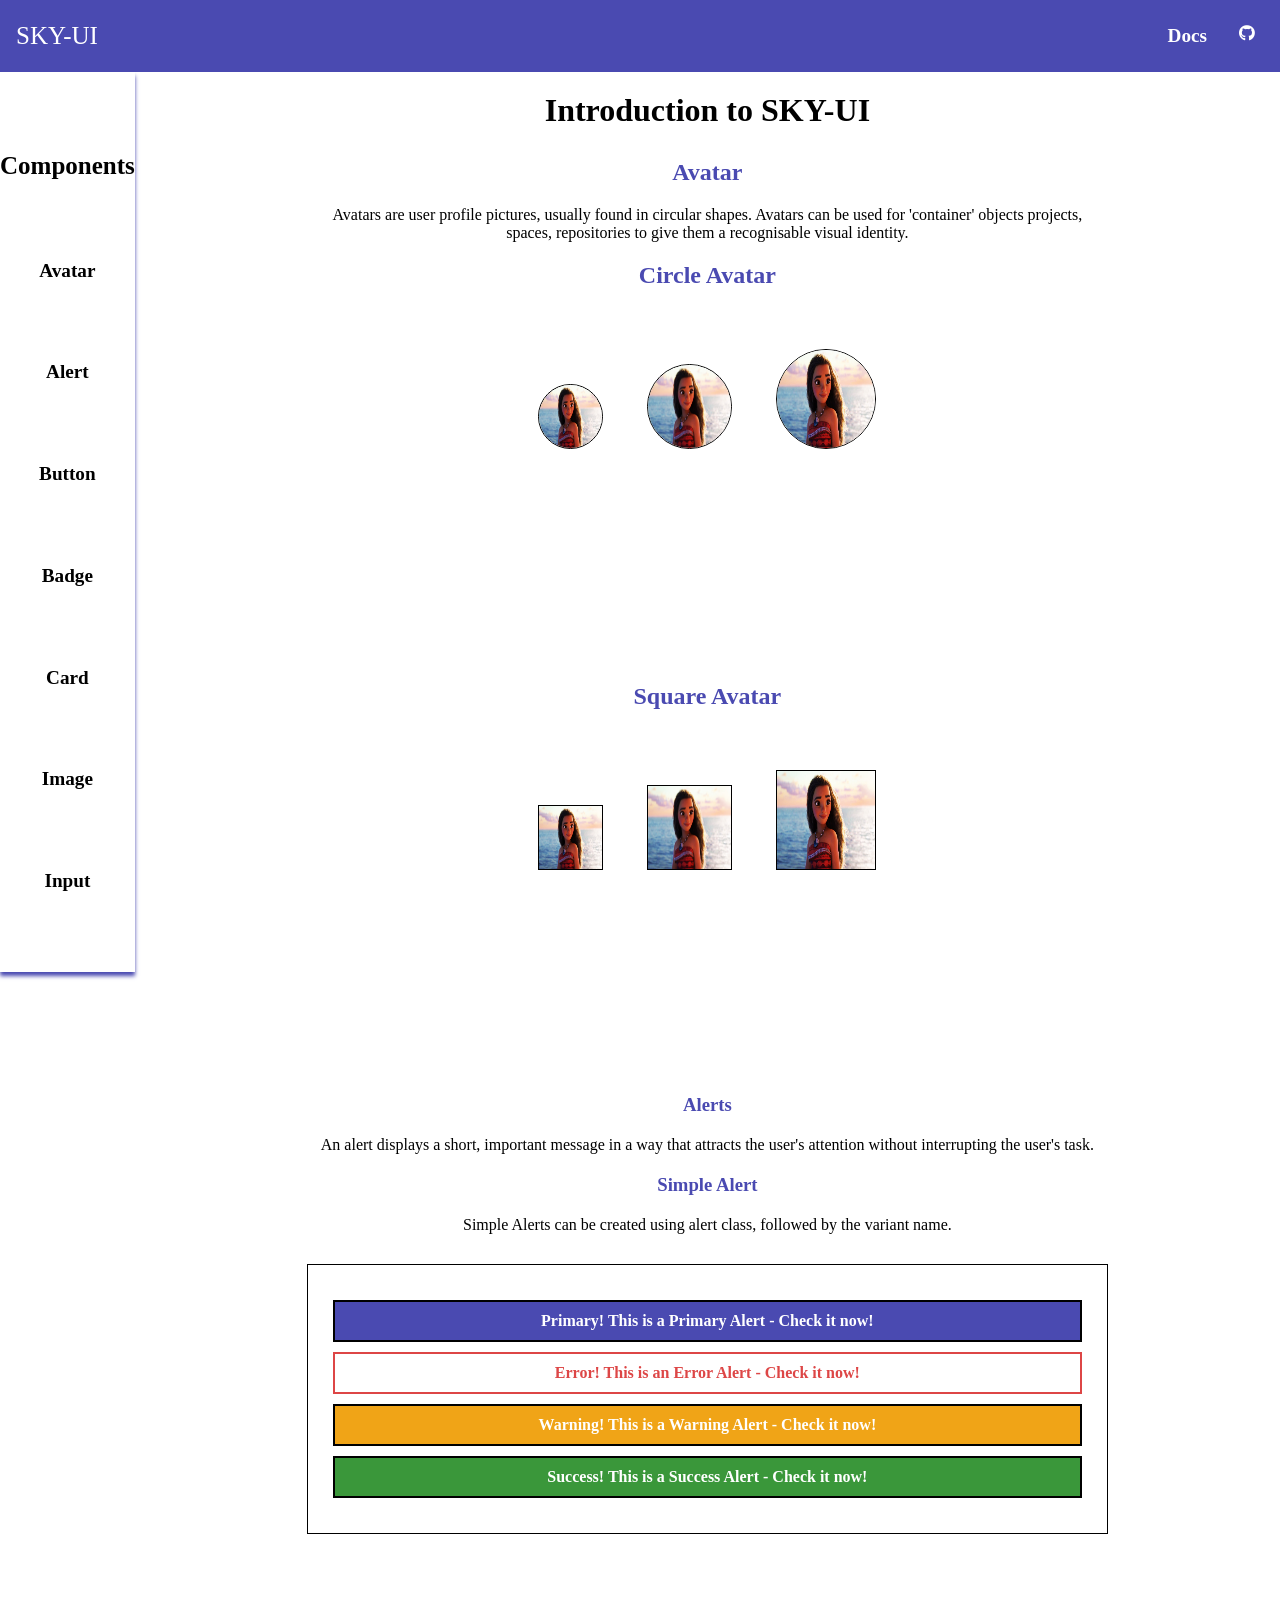
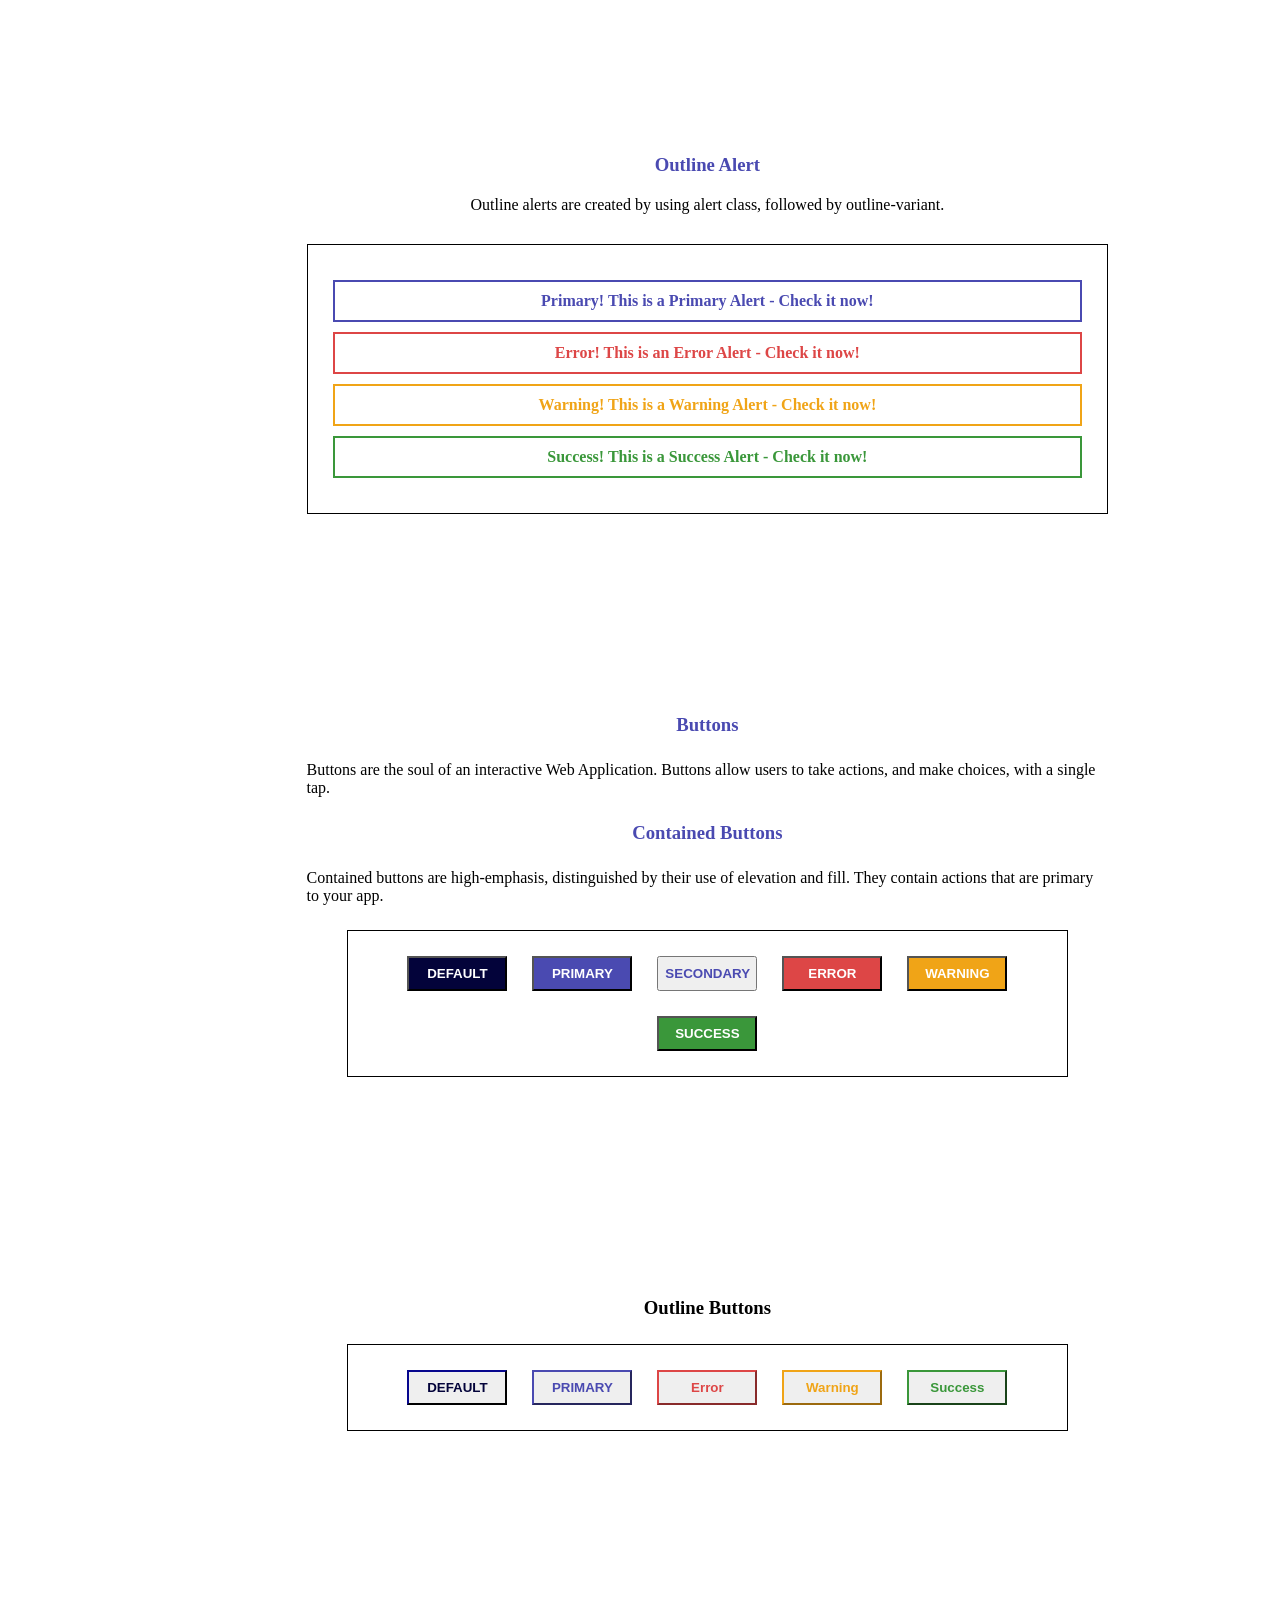
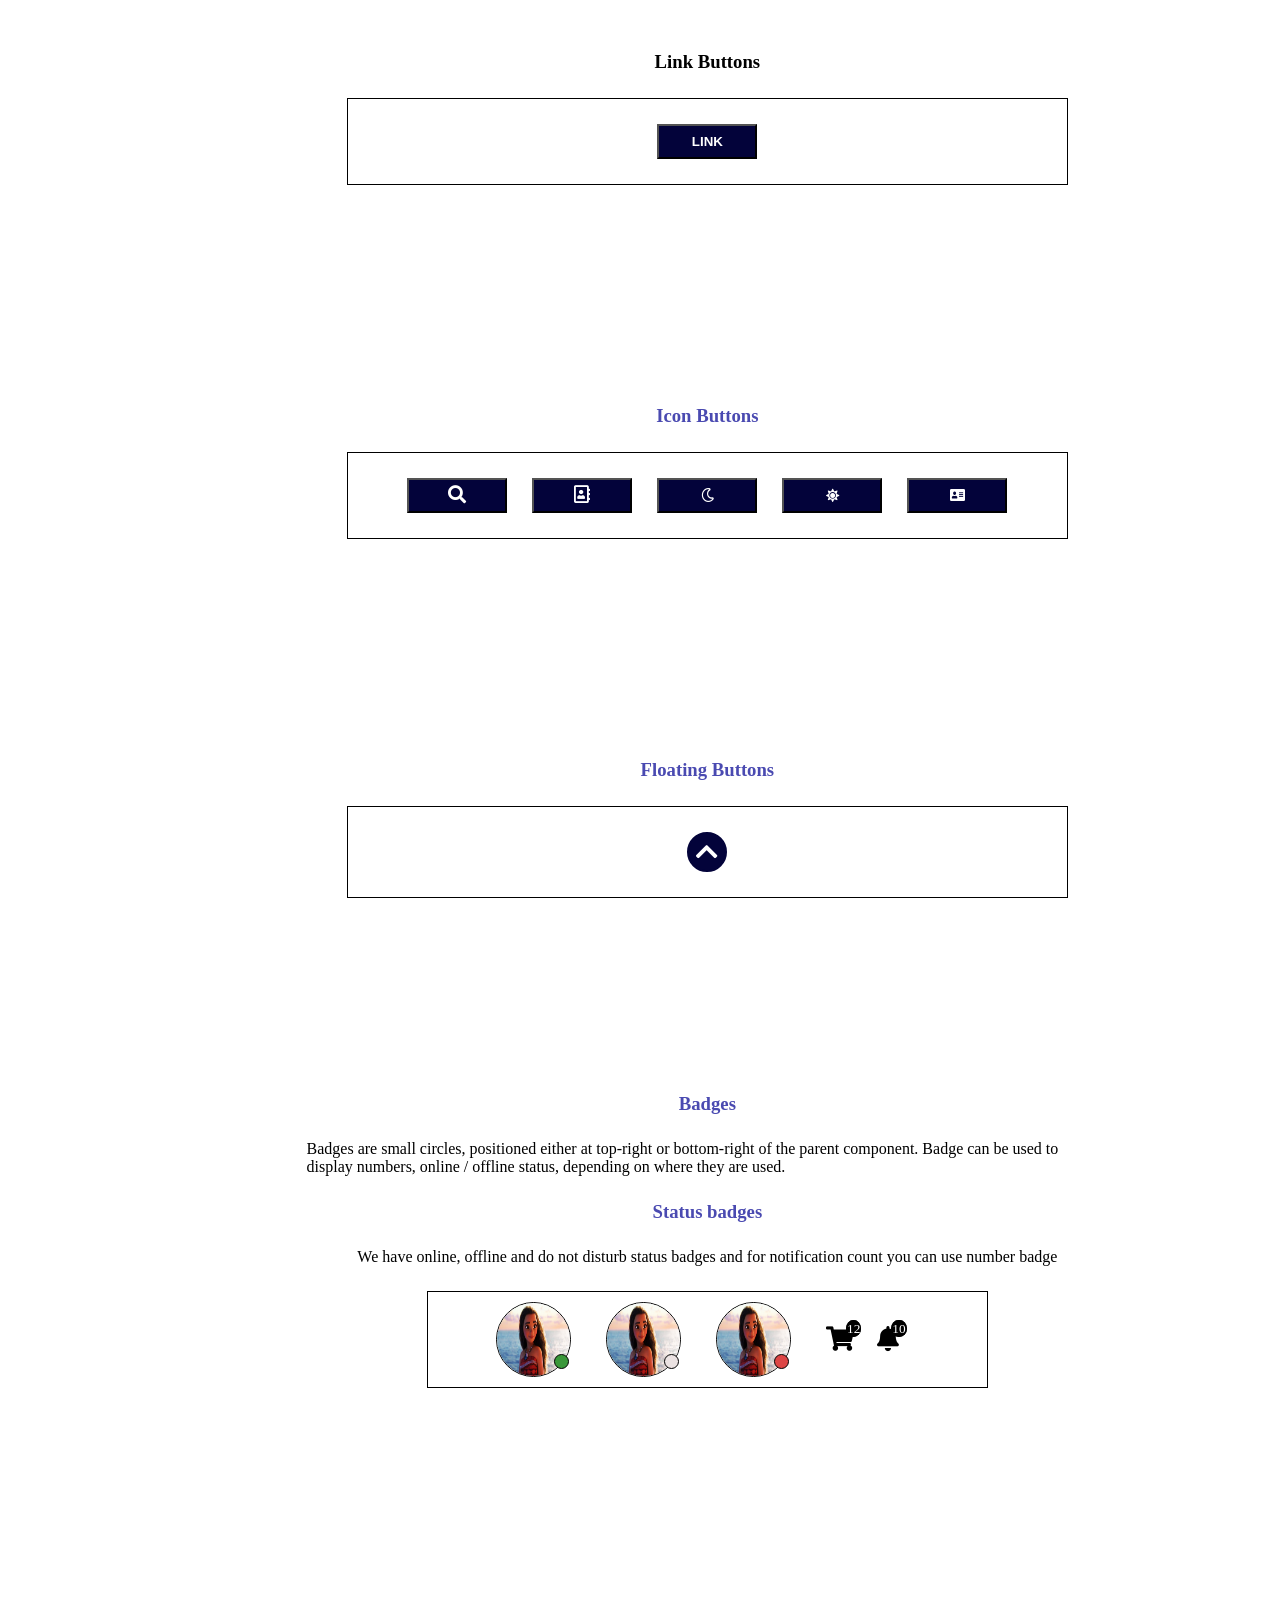
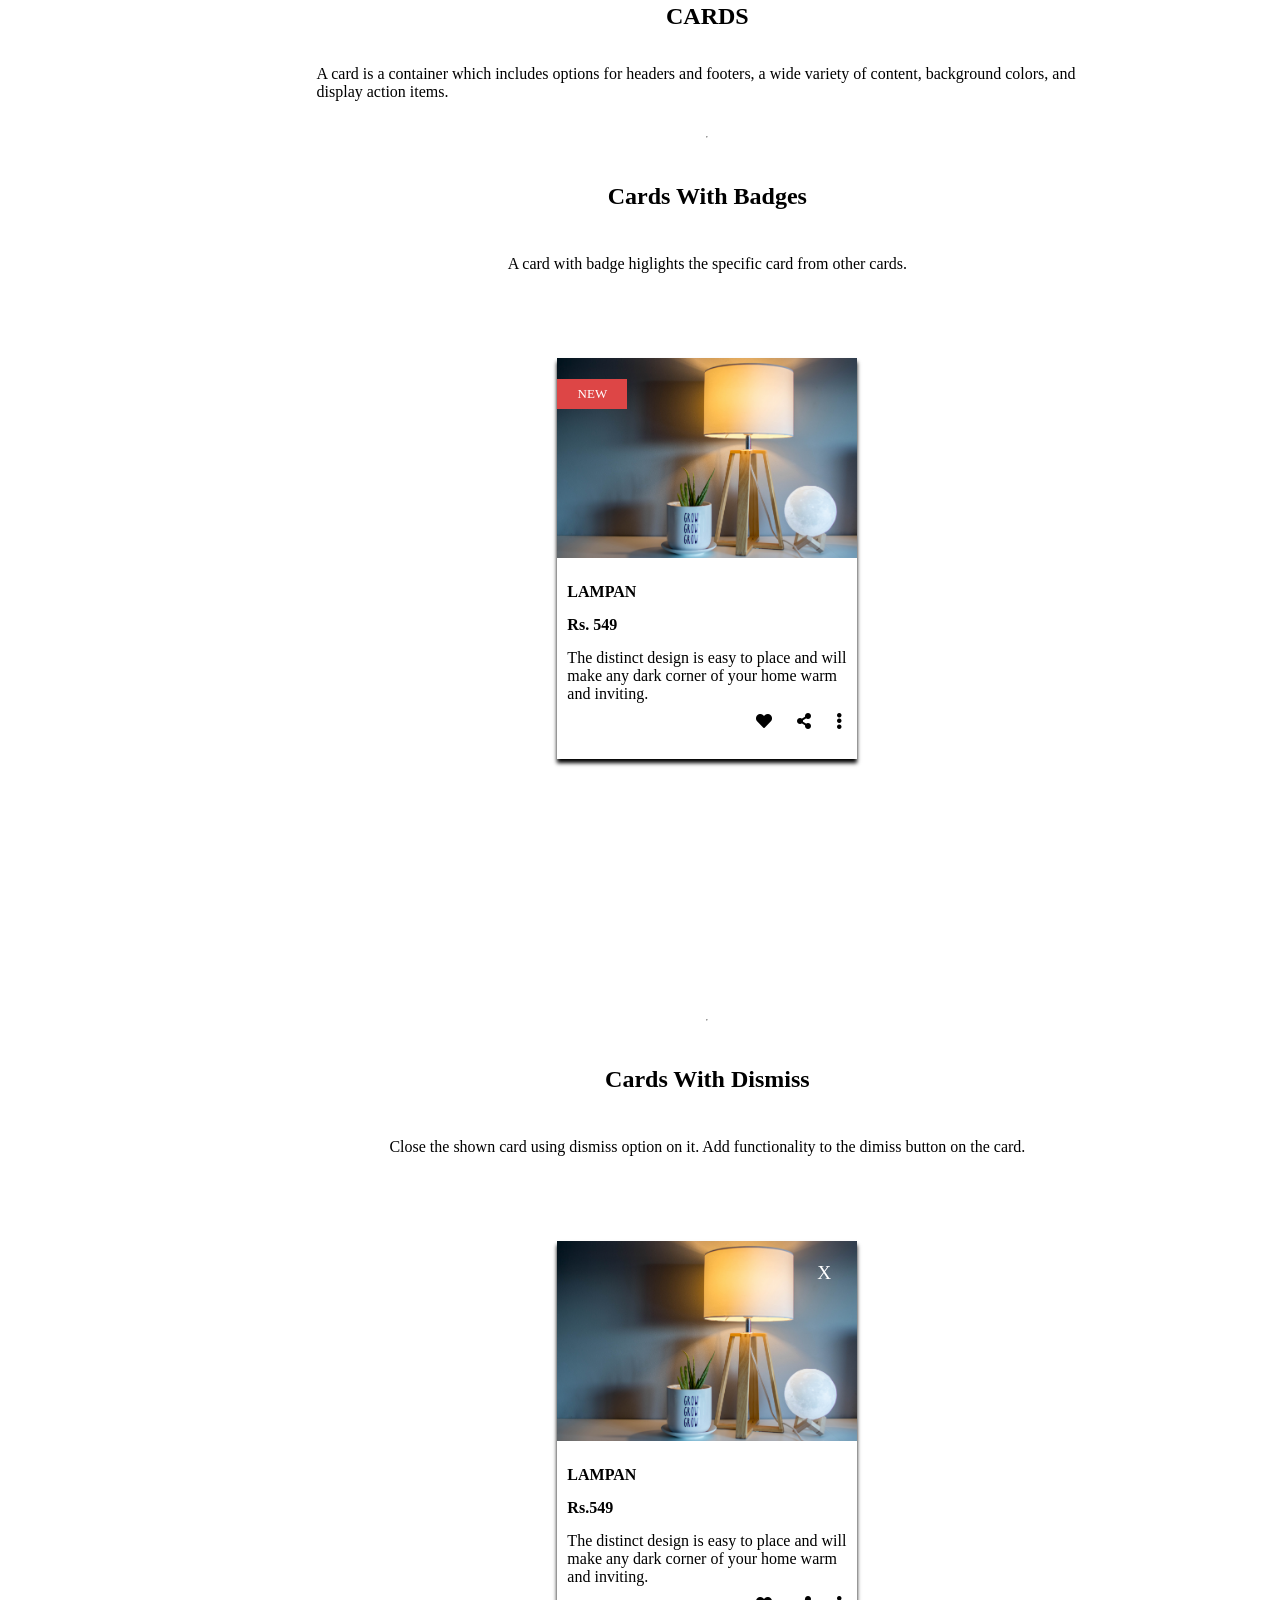
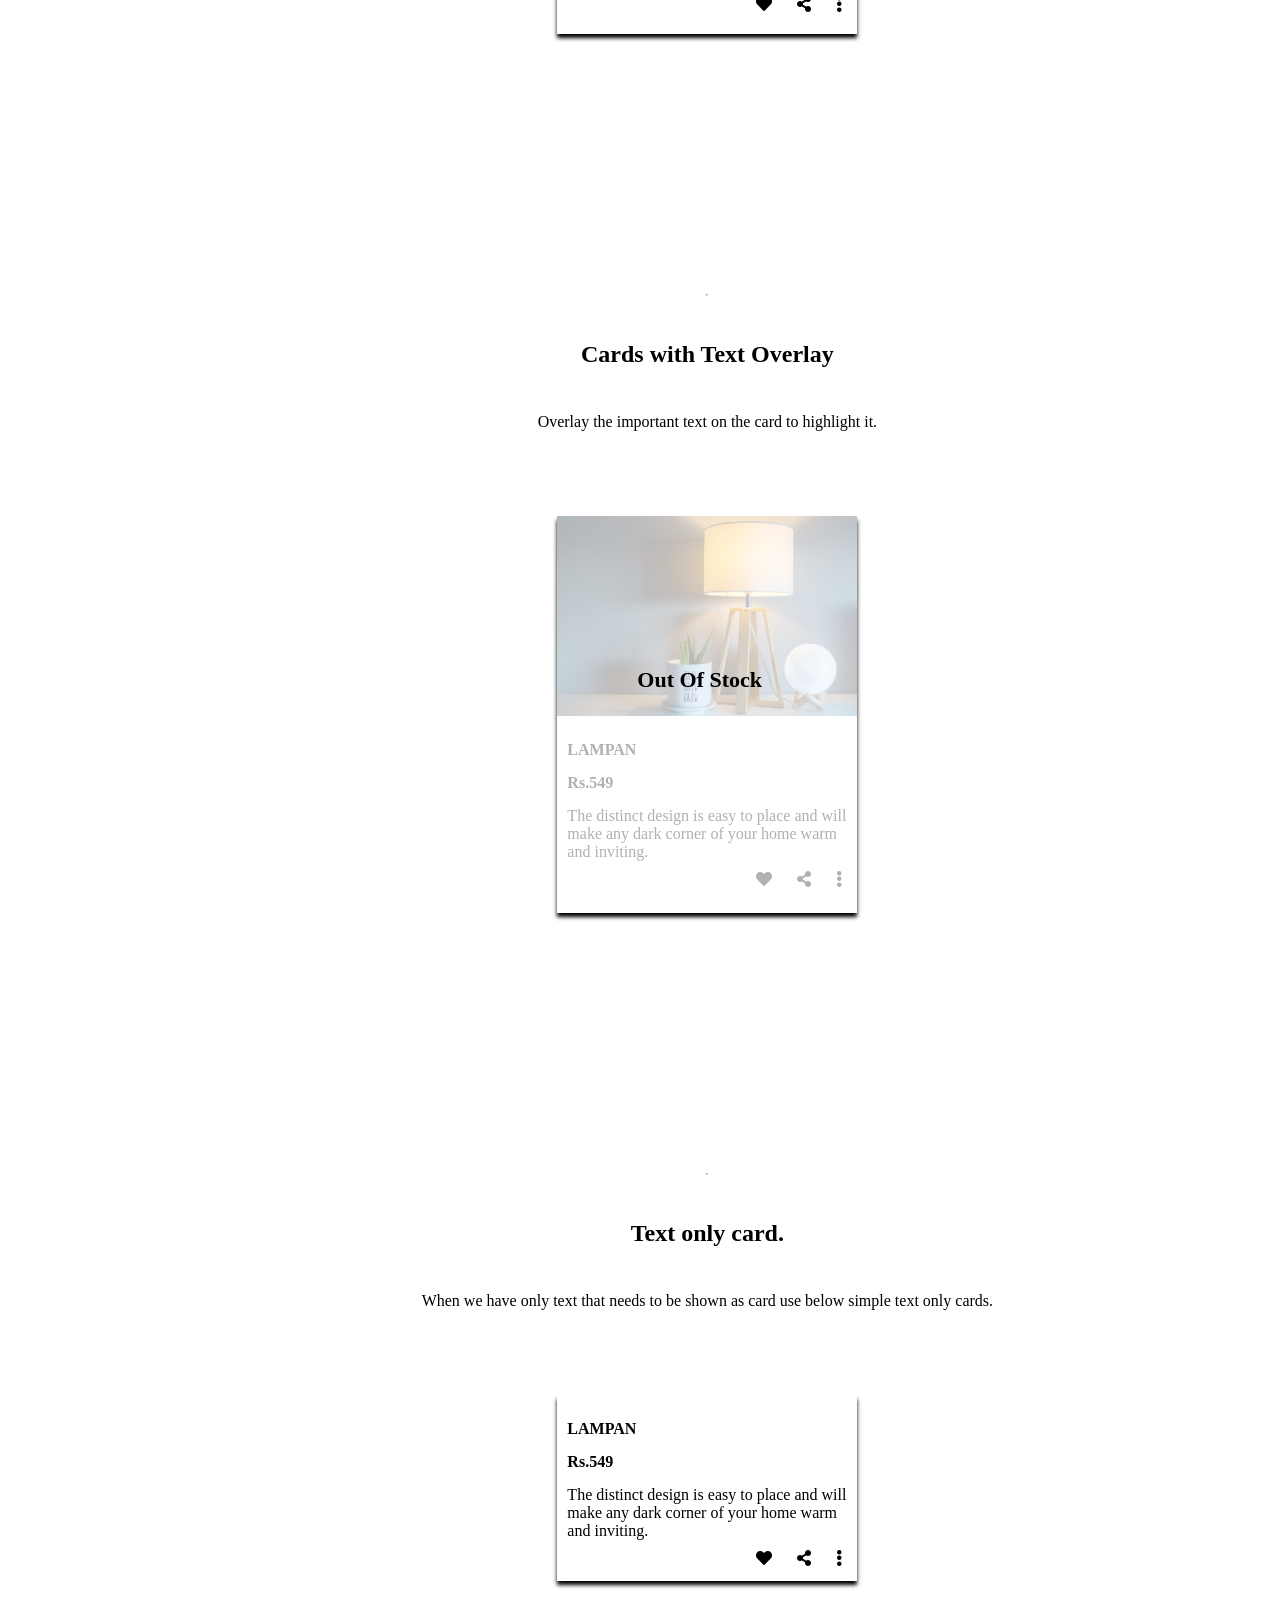
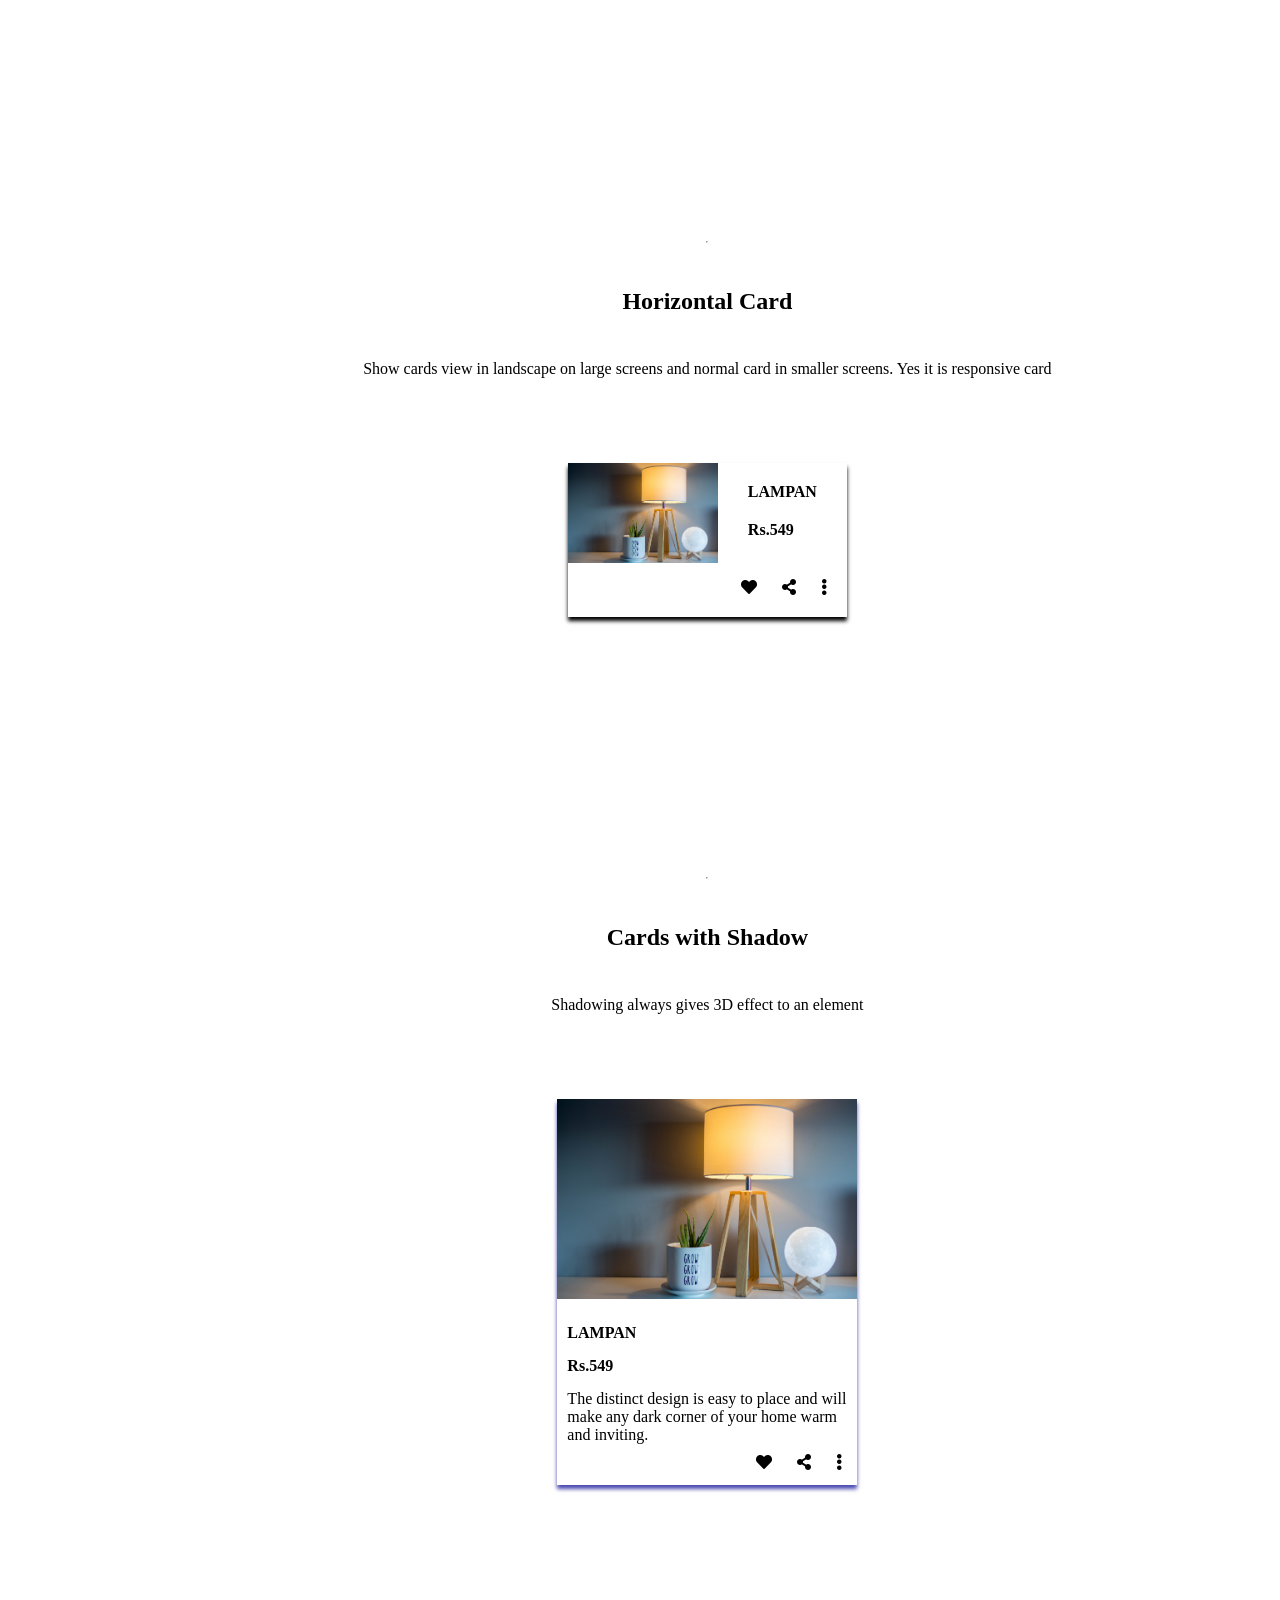
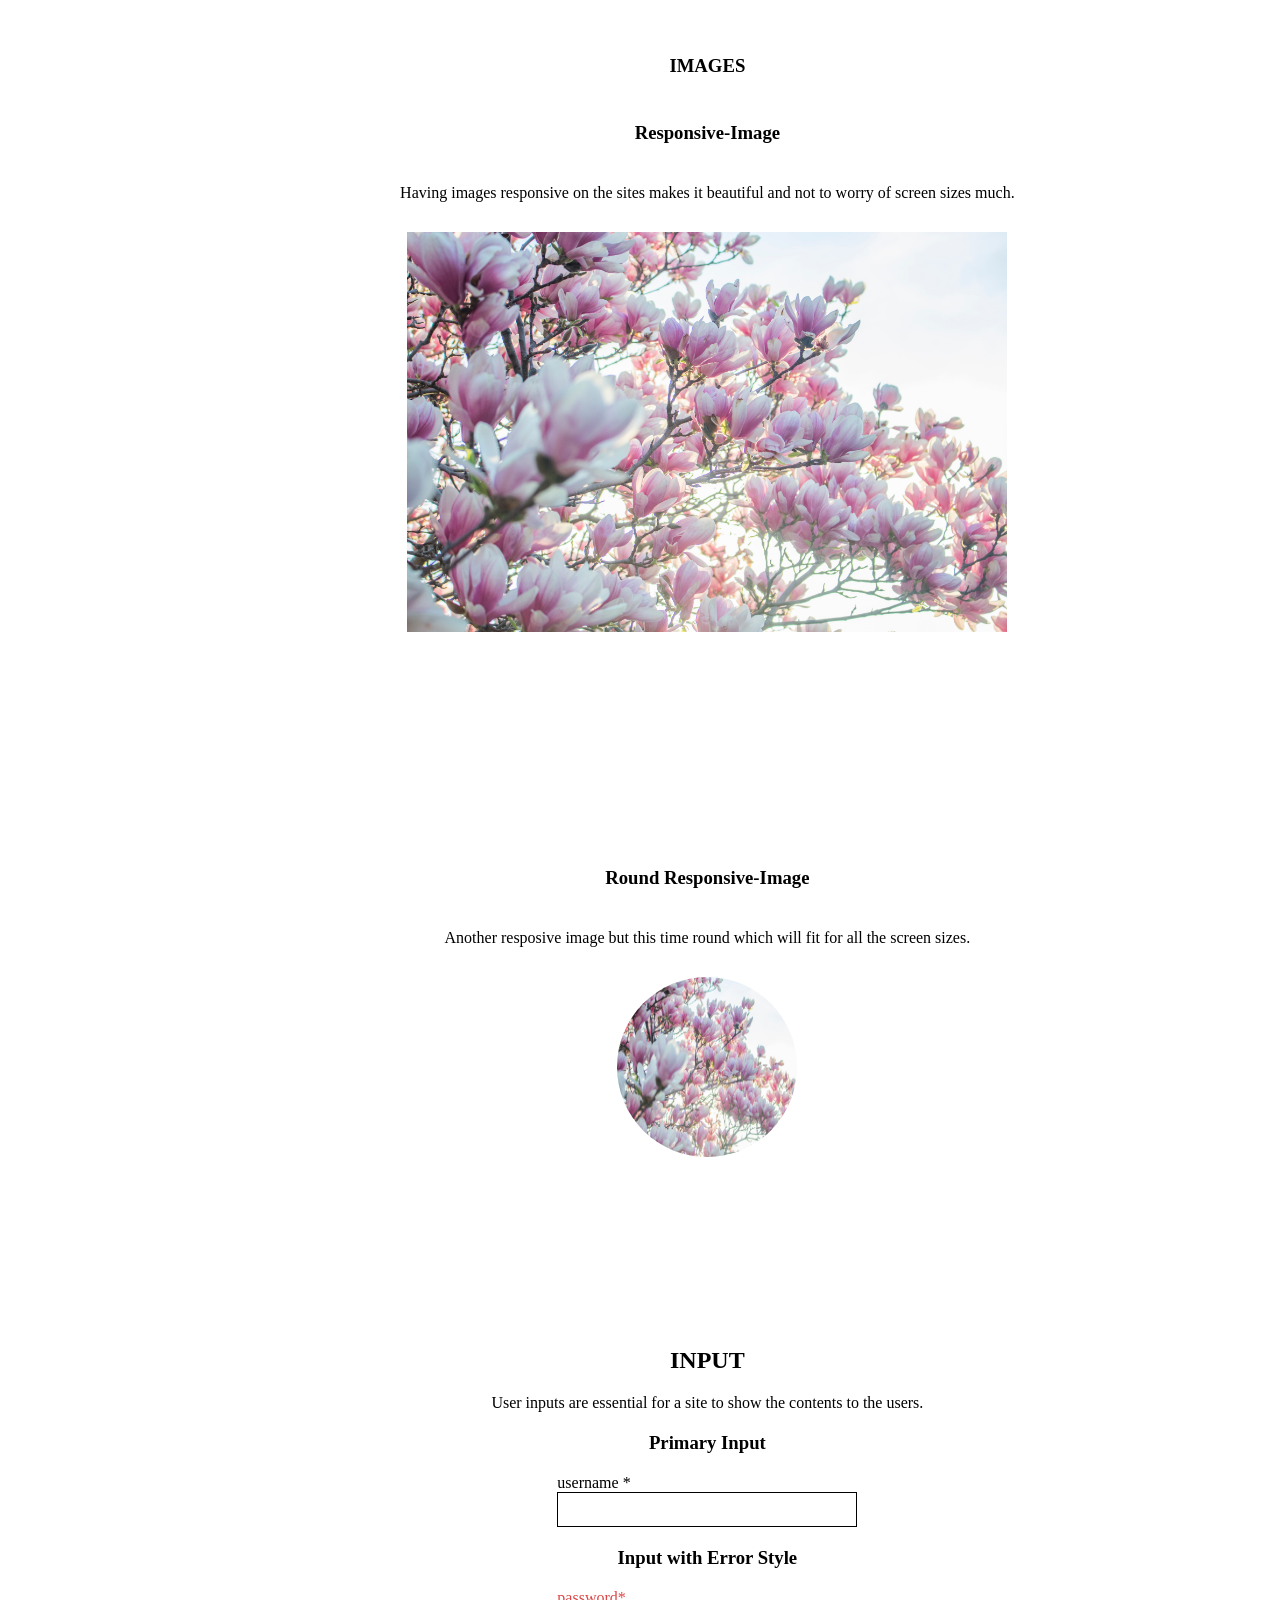
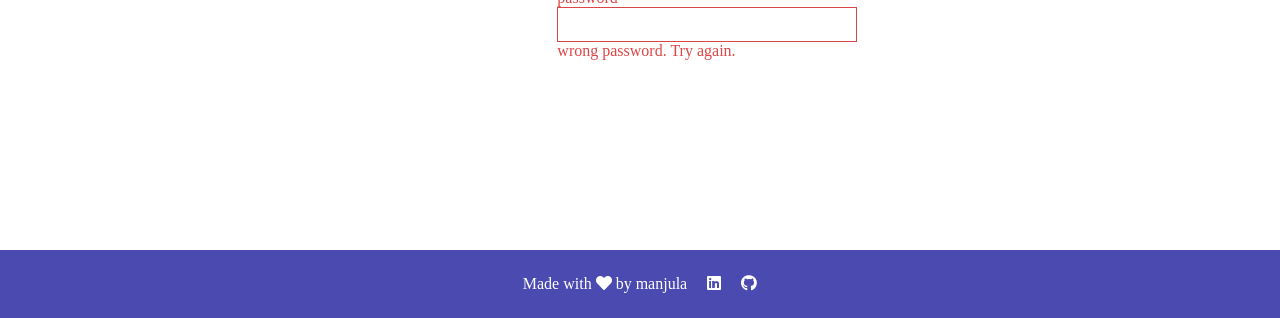
==== componets.html @ 2d61f191 "updated documentation site" ====
<!DOCTYPE html>
<html lang="en">
<head>
    <meta charset="UTF-8">
    <meta http-equiv="X-UA-Compatible" content="IE=edge">
    <meta name="viewport" content="width=device-width, initial-scale=1.0">
    <title>skyui</title>
    <link rel="stylesheet" href="https://use.fontawesome.com/releases/v5.15.4/css/all.css"
        integrity="sha384-DyZ88mC6Up2uqS4h/KRgHuoeGwBcD4Ng9SiP4dIRy0EXTlnuz47vAwmeGwVChigm" crossorigin="anonymous">
    <link rel="stylesheet" href="landingpage.css">
      <link rel="stylesheet" href="style.css">
      <link rel="stylesheet" href="avatar/avatar.css">
      <link rel="stylesheet" href="alert/alert.css">
      <link rel="stylesheet" href="buttons/buttons.css">
      <link rel="stylesheet" href="badges/badges.css">
      <link rel="stylesheet" href="card/card.css">
      <link rel="stylesheet" href="images/image.css">
      <link rel="stylesheet" href="input/input.css">

</head>

<body>
  <header id="hero">
    <div> <a id="header-title" href="/index.html">SKY-UI</a> </div>
  
    <div class="nav-contents">
  
    <div id="header-nav "><a id="header-nav-link" href="#">Docs</a></div>
    <div class="github-icon"><i class="fab fa-github"></i>
        </div>
    </div>
  
       </header>

 <div id="maindocumentcontainer">




        <div id="sidebar">

            <h2 class="component-title"> Components</h2>
          
            <a class="component-varient" href="#component-avatar">Avatar</a>
            <a class="component-varient"  href="#component-alert">Alert</a>
            <a  class="component-varient" href="#btn">Button</a>
            <a class="component-varient" href="#component-badges">Badge</a>
            <a class="component-varient"  href="#cards">Card</a>

            <a  class="component-varient"  href="#image">Image</a>
            <a  class="component-varient"  href="#component-input">Input</a>
        
            
        </div>


        <div id="documentcontent">
            <h1 class="documentcontent-header " >Introduction to SKY-UI</h1>

            <div id="component-avatar">

                <h2 class="documentcontentheader">Avatar</h2>
                <p class="avatarvarientpara">Avatars are user profile pictures, usually found in circular shapes. Avatars can be used for 'container' objects projects, spaces, repositories to give them a recognisable visual identity.</p>
           
        
            
        
                <h2 class="avatarvarienttitle">Circle Avatar</h2>
            
               <div class="avatarvarientcontainer">
        
                <img class= "avatar sm" src="/img/img.jpg" alt="" >
                <img class= "avatar md" src="/img/img.jpg" alt="" >
                <img class= "avatar lg" src="/img/img.jpg" alt="" >
        
                </div>
        
                <iframe
          src="https://carbon.now.sh/embed?bg=rgba%28242%2C242%2C247%2C1%29&t=seti&wt=none&l=auto&width=680&ds=true&dsyoff=20px&dsblur=68px&wc=true&wa=true&pv=56px&ph=56px&ln=false&fl=1&fm=Hack&fs=14px&lh=133%25&si=false&es=2x&wm=false&code=%250A%2520%2520%2520%2520%250A%2520%2520%2520%2520%2520%2520%2520%2520%2520%253Cdiv%2520class%253D%2522avatarvarientcontainer%2522%253E%250A%250A%2520%2520%2520%2520%2520%2520%2520%2520%253Cimg%2520class%253D%2520%2522avatar%2520sm%2522%2520src%253D%2522%252Fimg%252Fimg.jpg%2522%2520alt%253D%2522%2522%2520%253E%250A%2520%2520%2520%2520%2520%2520%2520%2520%253Cimg%2520class%253D%2520%2522avatar%2520md%2522%2520src%253D%2522%252Fimg%252Fimg.jpg%2522%2520alt%253D%2522%2522%2520%253E%250A%2520%2520%2520%2520%2520%2520%2520%2520%253Cimg%2520class%253D%2520%2522avatar%2520lg%2522%2520src%253D%2522%252Fimg%252Fimg.jpg%2522%2520alt%253D%2522%2522%2520%253E%250A%250A%2520%2520%2520%2520%2520%2520%2520%2520%253C%252Fdiv%253E%250A%2520%2520%2520%2520%2520%2520%2520%2520%2520%250A%2520%2520%2520%2520%2520%2520%2520%2520%2520%250A%2520%2520%2520%2520%250A%250A%250A%250A%2520%2520%2520%2520%2520%2520%2520%2520"
          style="width: 100%; height: 100%; max-width:900px; border:0; transform: scale(1); overflow:hidden;"
          sandbox="allow-scripts allow-same-origin">
        </iframe>
        
        
              
        
                    <h2 class="avatarvarienttitle">Square Avatar</h2>
        
                 <div class="avatarvarientcontainer">
        
                    <img class= "avatar-square sq-sm" src="/img/img.jpg" alt="">
                    <img class= "avatar-square sq-md" src="/img/img.jpg" alt="">
                    <img class= "avatar-square sq-lg" src="/img/img.jpg" alt="">
                
                 </div>
                 
          
        
                 <iframe
          src="https://carbon.now.sh/embed?bg=rgba%28242%2C242%2C247%2C1%29&t=seti&wt=none&l=auto&width=680&ds=true&dsyoff=20px&dsblur=68px&wc=true&wa=true&pv=56px&ph=56px&ln=false&fl=1&fm=Hack&fs=14px&lh=133%25&si=false&es=2x&wm=false&code=%250A%2520%2520%2520%2520%250A%2520%2520%2520%2520%2520%2520%2520%2520%2520%253Cdiv%2520class%253D%2522avatarvarientcontainer%2522%253E%250A%250A%2520%2520%2520%2520%2520%2520%2520%2520%2520%2520%2520%2520%253Cimg%2520class%253D%2520%2522avatar-square%2520sq-sm%2522%2520src%253D%2522%252Fimg%252Fimg.jpg%2522%2520alt%253D%2522%2522%253E%250A%2520%2520%2520%2520%2520%2520%2520%2520%2520%2520%2520%2520%253Cimg%2520class%253D%2520%2522avatar-square%2520sq-md%2522%2520src%253D%2522%252Fimg%252Fimg.jpg%2522%2520alt%253D%2522%2522%253E%250A%2520%2520%2520%2520%2520%2520%2520%2520%2520%2520%2520%2520%253Cimg%2520class%253D%2520%2522avatar-square%2520sq-lg%2522%2520src%253D%2522%252Fimg%252Fimg.jpg%2522%2520alt%253D%2522%2522%253E%250A%2520%2520%2520%2520%2520%2520%2520%2520%250A%2520%2520%2520%2520%2520%2520%2520%2520%2520%253C%252Fdiv%253E%250A%2520%2520%2520%2520%2520%2520%2520%2520%2520%250A%2520%2520%2520%2520%2520%2520%2520%2520%2520%250A%2520%2520%2520%2520%250A%250A%250A%250A%2520%2520%2520%2520%2520%2520%2520%2520"
          style="width: 100%; height: 100%; max-width: 900px; border:0; transform: scale(1); overflow:hidden;"
          sandbox="allow-scripts allow-same-origin">
        </iframe>
        
            </div>
            <div id="component-alert">

        <h3 class="documentationcontentheader">Alerts</h3>
        <p class="documentationcontentpara">An alert displays a short, important message in a way that attracts the user's attention without interrupting the user's task.</p>

        <h3 class="alertvarienttitle">Simple Alert</h3>
        <p class="documentationcontentpara">Simple Alerts can be created using alert class, followed by the variant name. </p>

        <div class="alertvarientcontainer">

            <div class="alert primary">Primary! This is a Primary Alert - Check it now!
            </div>
            <div class="alert error">Error! This is an Error Alert - Check it now!</div>
            <div class="alert warning">Warning! This is a Warning Alert - Check it now!</div>
            <div class="alert success">Success! This is a Success Alert - Check it now!</div>
        </div>
        <iframe
        src="https://carbon.now.sh/embed?bg=rgba%28242%2C242%2C247%2C1%29&t=seti&wt=none&l=auto&width=680&ds=true&dsyoff=20px&dsblur=68px&wc=true&wa=true&pv=56px&ph=56px&ln=false&fl=1&fm=Hack&fs=14px&lh=133%25&si=false&es=2x&wm=false&code=%250A%2520%2520%2520%2520%250A%2520%2520%2520%2520%2520%2520%2520%2520%2520%253C%252Fdiv%253E%250A%2520%2520%2520%2520%2520%2520%2520%2520%2520%2520%2520%2520%253Cdiv%2520class%253D%2522alert%2520error%2522%253EError%21%2520This%2520is%2520an%2520Error%2520Alert%2520-%2520Check%2520it%2520now%21%253C%252Fdiv%253E%250A%2520%2520%2520%2520%2520%2520%2520%2520%2520%2520%2520%2520%253Cdiv%2520class%253D%2522alert%2520warning%2522%253EWarning%21%2520This%2520is%2520a%2520Warning%2520Alert%2520-%2520Check%2520it%2520now%21%253C%252Fdiv%253E%250A%2520%2520%2520%2520%2520%2520%2520%2520%2520%2520%2520%2520%253Cdiv%2520class%253D%2522alert%2520success%2522%253ESuccess%21%2520This%2520is%2520a%2520Success%2520Alert%2520-%2520Check%2520it%2520now%21%253C%252Fdiv%253E%250A%2520%2520%2520%2520%2520%2520%2520%2520%253C%252Fdiv%253E%250A%2520%2520%2520%2520%2520%2520%2520%2520%2520%250A%2520%2520%2520%2520%2520%2520%2520%2520%2520%250A%2520%2520%2520%2520%250A%250A%250A%250A%2520%2520%2520%2520%2520%2520%2520%2520"
        style="width: 100%; height:100%; max-width: 900px; border:0; transform: scale(1); overflow:hidden;"
        sandbox="allow-scripts allow-same-origin">
      </iframe>

   <h3 class="alertvarienttitle">Outline Alert</h3>
   <p class="documentationcontentpara">Outline alerts are created by using alert class, followed by outline-variant.

</p>
        
   <div class="alertvarientcontainer">

    <div class="alert primary-outline">Primary! This is a Primary Alert - Check it now!
    </div>
    <div class="alert error-outline">Error! This is an Error Alert - Check it now!</div>
    <div class="alert warning-outline">Warning! This is a Warning Alert - Check it now!</div>
    <div class="alert success-outline">Success! This is a Success Alert - Check it now!</div>
   </div>

   <iframe
  src="https://carbon.now.sh/embed?bg=rgba%28242%2C242%2C247%2C1%29&t=seti&wt=none&l=auto&width=680&ds=true&dsyoff=20px&dsblur=68px&wc=true&wa=true&pv=56px&ph=56px&ln=false&fl=1&fm=Hack&fs=14px&lh=133%25&si=false&es=2x&wm=false&code=%250A%2520%2520%2520%2520%250A%2520%2520%2520%2520%2520%2520%2520%2520%2520%253Cdiv%2520class%253D%2522alert%2520primary-outline%2522%253EPrimary%21%2520This%2520is%2520a%2520Primary%2520Alert%2520-%2520Check%2520it%2520now%21%250A%2520%2520%2520%2520%2520%2520%2520%2520%2520%253C%252Fdiv%253E%250A%2520%2520%2520%2520%2520%2520%2520%2520%2520%253Cdiv%2520class%253D%2522alert%2520error-outline%2522%253EError%21%2520This%2520is%2520an%2520Error%2520Alert%2520-%2520Check%2520it%2520now%21%253C%252Fdiv%253E%250A%2520%2520%2520%2520%2520%2520%2520%2520%2520%253Cdiv%2520class%253D%2522alert%2520warning-outline%2522%253EWarning%21%2520This%2520is%2520a%2520Warning%2520Alert%2520-%2520Check%2520it%2520now%21%253C%252Fdiv%253E%250A%2520%2520%2520%2520%2520%2520%2520%2520%2520%253Cdiv%2520class%253D%2522alert%2520success-outline%2522%253ESuccess%21%2520This%2520is%2520a%2520Success%2520Alert%2520-%2520Check%2520it%2520now%21%253C%252Fdiv%253E%250A%2520%2520%2520%2520%2520%2520%2520%2520%2520%253C%252Fdiv%253E%250A%2520%2520%2520%2520%2520%2520%2520%2520%2520%250A%2520%2520%2520%2520%250A%250A%250A%250A%2520%2520%2520%2520%2520%2520%2520%2520"
  style="width: 100%; height: 100%; max-width:900px; border:0; transform: scale(1); overflow:hidden;"
  sandbox="allow-scripts allow-same-origin">
</iframe>

            </div>

      

             <div id="btn">


            <h3 class="documentationcontentheader">Buttons</h3>
        
            <p class="documentationcontentpara">Buttons are the soul of an interactive Web Application. Buttons allow users to take actions, and make choices, with a single tap.</p>
        
            
            <h3 class="buttonvarienttitle">Contained Buttons</h3>
            <p class="documentationcontentpara">
                Contained buttons are high-emphasis, distinguished by their use of elevation and fill. They contain actions that are primary to your app.
            </p>
        
        
        
            <div class="buttonvarientcontainer">
               <button class="button button-default">DEFAULT</button>
               <button class="button button-primary">PRIMARY</button>
               <button class="button button-secondary">SECONDARY</button>
               <button class="button button-error">ERROR</button>
               <button class="button button-warning">WARNING</button>
               <button class="button button-success">SUCCESS</button>
           </div>
        
           <iframe
          src="https://carbon.now.sh/embed?bg=rgba%28242%2C242%2C247%2C1%29&t=seti&wt=none&l=auto&width=680&ds=true&dsyoff=20px&dsblur=68px&wc=true&wa=true&pv=56px&ph=56px&ln=false&fl=1&fm=Hack&fs=14px&lh=133%25&si=false&es=2x&wm=false&code=%250A%2520%2520%2520%2520%250A%2520%2520%2520%2520%2520%2520%2520%2520%253Cdiv%2520class%253D%2522buttonvarientcontainer%2522%253E%250A%2520%2520%2520%2520%2520%2520%2520%253Cbutton%2520class%253D%2522button%2520button-default%2522%253EDEFAULT%253C%252Fbutton%253E%250A%2520%2520%2520%2520%2520%2520%2520%253Cbutton%2520class%253D%2522button%2520button-primary%2522%253EPRIMARY%253C%252Fbutton%253E%250A%2520%2520%2520%2520%2520%2520%2520%253Cbutton%2520class%253D%2522button%2520button-secondary%2522%253ESECONDARY%253C%252Fbutton%253E%250A%2520%2520%2520%2520%2520%2520%2520%253Cbutton%2520class%253D%2522button%2520button-error%2522%253EERROR%253C%252Fbutton%253E%250A%2520%2520%2520%2520%2520%2520%2520%253Cbutton%2520class%253D%2522button%2520button-warning%2522%253EWARNING%253C%252Fbutton%253E%250A%2520%2520%2520%2520%2520%2520%2520%253Cbutton%2520class%253D%2522button%2520button-success%2522%253ESUCCESS%253C%252Fbutton%253E%250A%2520%2520%2520%2520%2520%2520%2520%253C%252Fdiv%253E%250A%2520%2520%2520%2520%2520%2520%2520%2520%2520%250A%2520%2520%2520%2520%250A%250A%250A%250A%2520%2520%2520%2520%2520%2520%2520%2520"
          style="width: 100%; height: 100%; max-width: 900px; border:0; transform: scale(1); overflow:hidden;"
          sandbox="allow-scripts allow-same-origin">
        </iframe>
        
            <h3>Outline Buttons</h3>
        
            <div class=" buttonvarientcontainer">
        
                <button class="button outline-default">DEFAULT</button>
               <button class="button outline-primary">PRIMARY</button>
                <button class="button outline-error">Error</button>
               <button class="button outline-warning">Warning</button>
               <button class="button outline-success">Success</button>
        
            </div>
        
            <iframe
          src="https://carbon.now.sh/embed?bg=rgba%28242%2C242%2C247%2C1%29&t=seti&wt=none&l=auto&width=680&ds=true&dsyoff=20px&dsblur=68px&wc=true&wa=true&pv=56px&ph=56px&ln=false&fl=1&fm=Hack&fs=14px&lh=133%25&si=false&es=2x&wm=false&code=%250A%2520%2520%2520%2520%250A%2520%2520%2520%2520%2520%2520%2520%2520%253Cdiv%2520class%253D%2522%2520buttonvarientcontainer%2522%253E%250A%250A%2520%2520%2520%2520%2520%2520%2520%2520%253Cbutton%2520class%253D%2522button%2520outline-default%2522%253EDEFAULT%253C%252Fbutton%253E%250A%2520%2520%2520%2520%2520%2520%2520%253Cbutton%2520class%253D%2522button%2520outline-primary%2522%253EPRIMARY%253C%252Fbutton%253E%250A%2520%2520%2520%2520%2520%2520%2520%2520%253Cbutton%2520class%253D%2522button%2520outline-error%2522%253EError%253C%252Fbutton%253E%250A%2520%2520%2520%2520%2520%2520%2520%253Cbutton%2520class%253D%2522button%2520outline-warning%2522%253EWarning%253C%252Fbutton%253E%250A%2520%2520%2520%2520%2520%2520%2520%253Cbutton%2520class%253D%2522button%2520outline-success%2522%253ESuccess%253C%252Fbutton%253E%250A%250A%2520%2520%2520%2520%2520%2520%2520%253C%252Fdiv%253E%250A%2520%2520%2520%2520%250A%250A%250A%250A%2520%2520%2520%2520%2520%2520%2520%2520"
          style="width: 100%; height: 100%; max-width: 900px; border:0; transform: scale(1); overflow:hidden;"
          sandbox="allow-scripts allow-same-origin">
        </iframe>
            
        
            <h3 class="buttonvarienttitile">Link Buttons</h3>
        
            <div class="buttonvarientcontainer ">
            <button class=" button button-link">LINK</button>
            </div>
        
            <iframe
          src="https://carbon.now.sh/embed?bg=rgba%28242%2C242%2C247%2C1%29&t=seti&wt=none&l=auto&width=680&ds=true&dsyoff=20px&dsblur=68px&wc=true&wa=true&pv=56px&ph=56px&ln=false&fl=1&fm=Hack&fs=14px&lh=133%25&si=false&es=2x&wm=false&code=%250A%2520%2520%2520%2520%250A%2520%2520%2520%2520%2520%2520%2520%2520%253Cdiv%2520class%253D%2522buttonvarientcontainer%2520%2522%253E%250A%2520%2520%2520%2520%2520%2520%2520%2520%253Cbutton%2520class%253D%2522%2520button%2520button-link%2522%253ELINK%253C%252Fbutton%253E%250A%2520%2520%2520%2520%2520%2520%2520%2520%253C%252Fdiv%253E%250A%2520%2520%2520%2520%250A%250A%250A%250A%2520%2520%2520%2520%2520%2520%2520%2520"
          style="width: 100%; height: 100%; max-width: 900px; border:0; transform: scale(1); overflow:hidden;"
          sandbox="allow-scripts allow-same-origin">
        </iframe>
        
        
        
            <h3 class="buttonvarienttitle">Icon Buttons</h3>
        
            <div class="buttonvarientcontainer">
        
                <button class="button button-icon"><i class="fas fa-search fa-lg "></i>
                </button>            
                <button class="button button-icon"><i class="far fa-address-book fa-lg"></i>
               </button>   
               <button class="button button-icon"><i class="far fa-moon"></i></button> 
               <button class="button button-icon"><i class="fas fa-sun"></i></button> 
               <button class="button button-icon"><i class="fas fa-address-card"></i></button>
                
            </div>
        
        
            <iframe
          src="https://carbon.now.sh/embed?bg=rgba%28242%2C242%2C247%2C1%29&t=seti&wt=none&l=auto&width=680&ds=true&dsyoff=20px&dsblur=68px&wc=true&wa=true&pv=56px&ph=56px&ln=false&fl=1&fm=Hack&fs=14px&lh=133%25&si=false&es=2x&wm=false&code=%250A%2520%2520%2520%2520%250A%2520%2520%2520%2520%2520%2520%2520%253Cdiv%2520class%253D%2522buttonvarientcontainer%2522%253E%250A%250A%2520%2520%2520%2520%2520%2520%2520%253Cbutton%2520class%253D%2522button%2520button-icon%2522%253E%253Ci%2520class%253D%2522fas%2520fa-search%2520fa-lg%2520%2522%253E%253C%252Fi%253E%250A%2520%2520%2520%2520%2520%2520%2520%253C%252Fbutton%253E%2520%2520%2520%2520%2520%2520%2520%2520%2520%2520%2520%2520%250A%2520%2520%2520%2520%2520%2520%2520%253Cbutton%2520class%253D%2522button%2520button-icon%2522%253E%253Ci%2520class%253D%2522far%2520fa-address-book%2520fa-lg%2522%253E%253C%252Fi%253E%250A%2520%2520%2520%2520%2520%2520%2520%253C%252Fbutton%253E%2520%2520%2520%250A%2520%2520%2520%2520%2520%2520%2520%253Cbutton%2520class%253D%2522button%2520button-icon%2522%253E%253Ci%2520class%253D%2522far%2520fa-moon%2522%253E%253C%252Fi%253E%253C%252Fbutton%253E%2520%250A%2520%2520%2520%2520%2520%2520%2520%253Cbutton%2520class%253D%2522button%2520button-icon%2522%253E%253Ci%2520class%253D%2522fas%2520fa-sun%2522%253E%253C%252Fi%253E%253C%252Fbutton%253E%2520%250A%2520%2520%2520%2520%2520%2520%2520%253Cbutton%2520class%253D%2522button%2520button-icon%2522%253E%253Ci%2520class%253D%2522fas%2520fa-address-card%2522%253E%253C%252Fi%253E%253C%252Fbutton%253E%250A%2520%2520%2520%2520%2520%2520%2520%2520%250A%2520%2520%2520%2520%2520%2520%2520%253C%252Fdiv%253E%250A%250A%250A%250A%2520%2520%2520%2520%2520%2520%2520%2520"
          style="width: 100%; height: 100%; max-width: 900px; border:0; transform: scale(1); overflow:hidden;"
          sandbox="allow-scripts allow-same-origin">
        </iframe>
        
            
        
            <h3 class="buttonvarienttitle">Floating Buttons</h3>
        
            <div class="buttonvarientcontainer ">
        
            <button class="  button button-icon button-floating"><i class="fas fa-chevron-up"></i> </button>
        </div>
        
        <iframe
          src="https://carbon.now.sh/embed?bg=rgba%28242%2C242%2C247%2C1%29&t=seti&wt=none&l=auto&width=680&ds=true&dsyoff=20px&dsblur=68px&wc=true&wa=true&pv=56px&ph=56px&ln=false&fl=1&fm=Hack&fs=14px&lh=133%25&si=false&es=2x&wm=false&code=%250A%2520%2520%2520%2520%250A%2520%2520%2520%2520%2520%2520%2520%253Cdiv%2520class%253D%2522buttonvarientcontainer%2520%2522%253E%250A%250A%2520%2520%2520%2520%2520%2520%253Cbutton%2520class%253D%2522%2520%2520button%2520button-icon%2520button-floating%2522%253E%253Ci%2520class%253D%2522fas%2520fa-chevron-up%2522%253E%253C%252Fi%253E%2520%253C%252Fbutton%253E%250A%2520%2520%2520%2520%2520%253C%252Fdiv%253E%250A%250A%250A%250A%2520%2520%2520%2520%2520%2520%2520%2520"
          style="width: 100%; height: 100%; max-width: 900px; border:0; transform: scale(1); overflow:hidden;"
          sandbox="allow-scripts allow-same-origin">
        </iframe>
        
             </div>


            <div id="component-badges">
            <h3 class="documentationcontentheader">Badges</h3>
            <p class="documentationcontentheaderpara">Badges are small circles, positioned either at top-right or bottom-right of the parent component. Badge can be used to display numbers, online / offline status, depending on where they are used.</p>
    
            <h3 class="badgevarienttitle">Status badges</h3>
            <p class="documentationcontentheaderpara">We have online, offline and do not disturb status badges and for notification count you can use number badge</p>
    
            <div class="badgevarientcontainer">
    
            <img class="badge online"   src="/img/img.jpg" alt="">
            <div class="status status-online"></div>
    
            <img class="badge offline"   src="/img/img.jpg" alt="">
            <div class="status status-offline"></div>
    
            <img class="badge dnd"   src="/img/img.jpg" alt="">
            <div class="status status-dnd"></div>
    
            <span>
                <span class="numbadge"><i class="fas fa-shopping-cart"></i></span>
                <span class="number">12</span>
            
              <span class="numbadge"> <i class="fas fa-bell"></i></span>
              <span class="number">10</span>
    
    
            </span>
        
        </div>
    
    
        <iframe
      src="https://carbon.now.sh/embed?bg=rgba%28242%2C242%2C247%2C1%29&t=seti&wt=none&l=auto&width=680&ds=true&dsyoff=20px&dsblur=68px&wc=true&wa=true&pv=56px&ph=56px&ln=false&fl=1&fm=Hack&fs=14px&lh=133%25&si=false&es=2x&wm=false&code=%250A%2520%2520%2520%2520%250A%2520%2520%2520%2520%2520%2520%2520%2520%253Cimg%2520class%253D%2522badge%2520online%2522%2520%2520%2520src%253D%2522%252Fimg%252Fimg.jpg%2522%2520alt%253D%2522%2522%253E%250A%2520%2520%2520%2520%2520%2520%2520%2520%253Cdiv%2520class%253D%2522status%2520status-online%2522%253E%253C%252Fdiv%253E%250A%250A%2520%2520%2520%2520%2520%2520%2520%2520%253Cimg%2520class%253D%2522badge%2520offline%2522%2520%2520%2520src%253D%2522%252Fimg%252Fimg.jpg%2522%2520alt%253D%2522%2522%253E%250A%2520%2520%2520%2520%2520%2520%2520%2520%253Cdiv%2520class%253D%2522status%2520status-offline%2522%253E%253C%252Fdiv%253E%250A%250A%2520%2520%2520%2520%2520%2520%2520%2520%253Cimg%2520class%253D%2522badge%2520dnd%2522%2520%2520%2520src%253D%2522%252Fimg%252Fimg.jpg%2522%2520alt%253D%2522%2522%253E%250A%2520%2520%2520%2520%2520%2520%2520%2520%253Cdiv%2520class%253D%2522status%2520status-dnd%2522%253E%253C%252Fdiv%253E%250A%250A%2520%2520%2520%2520%2520%2520%2520%2520%253Cspan%253E%250A%2520%2520%2520%2520%2520%2520%2520%2520%2520%253Cspan%2520class%253D%2522numbadge%2522%253E%253Ci%2520class%253D%2522fas%2520fa-shopping-cart%2522%253E%253C%252Fi%253E%253C%252Fspan%253E%250A%2520%2520%2520%2520%2520%2520%2520%2520%2520%253Cspan%2520class%253D%2522number%2522%253E12%253C%252Fspan%253E%250A%2520%2520%2520%2520%2520%2520%2520%2520%250A%2520%2520%2520%2520%2520%2520%2520%2520%2520%253Cspan%2520class%253D%2522numbadge%2522%253E%2520%253Ci%2520class%253D%2522fas%2520fa-bell%2522%253E%253C%252Fi%253E%253C%252Fspan%253E%250A%2520%2520%2520%2520%2520%2520%2520%2520%2520%253Cspan%2520class%253D%2522number%2522%253E10%253C%252Fspan%253E%250A%250A%250A%2520%2520%2520%2520%2520%2520%2520%2520%2520%253C%252Fspan%253E%250A%250A%250A%250A%2520%2520%2520%2520%2520%2520%2520%2520"
      style="width: 100%; height: 100%; max-width: 600px; border:0; transform: scale(1); overflow:hidden;"
      sandbox="allow-scripts allow-same-origin">
    </iframe>

                
             </div>
              <div class="component" id="cards">

            <h2 class="component-header">CARDS </h2>
        
            <p class="discription">A card is a container which includes options for headers and footers, a wide variety of content, background colors, and display action items.  </p>
        
            <hr>
        
            <h2 class="cardvarient-title">Cards With Badges </h2>
           
            <p class="discription">A card with badge higlights the specific card from other cards.</p>
    
                <div class="cardvarient-container" id="card-badge">
    
                <img class="img" src="/img/img2.jpg" alt="">
                <div class="cardvarient-title contex">LAMPAN</div>
                <div class="cardvarient-subtitle">Rs. 549</div>
                <div class="cardvarient-discription"> The distinct design is easy to place and will make any dark corner of your home warm and inviting.</div>
    
                <div class="icons">
                    <i class="fa fa-heart icon"></i>
                    <i class="fa fa-share-alt icon"></i>
                    <i class="fa fa-ellipsis-v icon"></i>
                </div>
                <span class="highlight-badge">NEW</span>
            </div>
    
            <iframe
      src="https://carbon.now.sh/embed?bg=rgba%28242%2C242%2C247%2C1%29&t=seti&wt=none&l=auto&width=680&ds=true&dsyoff=20px&dsblur=68px&wc=true&wa=true&pv=56px&ph=56px&ln=false&fl=1&fm=Hack&fs=14px&lh=133%25&si=false&es=2x&wm=false&code=%2520%2520%2520%2520%2520%2520%2520%2520%2520%2520%2520%253Cdiv%2520class%253D%2522cardvarient-container%2520id%253D%2522card-badge%2522%2520%253E%250A%250A%2520%2520%2520%2520%2520%2520%2520%2520%2520%2520%2520%2520%253Cimg%2520src%253D%2522%252Fimg%252Fimg2.jpg%2522%2520alt%253D%2522%2522%253E%250A%2520%2520%2520%2520%2520%2520%2520%2520%2520%2520%2520%2520%253Cdiv%2520class%253D%2522badge%2522%253ENEW%253C%252Fdiv%253E%250A%2520%2520%2520%2520%2520%2520%2520%2520%2520%2520%2520%2520%253Cdiv%2520class%253D%2522cardvarient-title%2522%253ELAMPAN%253C%252Fdiv%253E%250A%2520%2520%2520%2520%2520%2520%2520%2520%2520%2520%2520%2520%253Cdiv%2520class%253D%2522cardvarient-subtitle%2522%253ERs.549%250A%250A%2520%2520%2520%2520%2520%2520%2520%2520%2520%2520%2520%2520%253C%252Fdiv%253E%250A%2520%2520%2520%2520%2520%2520%2520%2520%2520%2520%2520%2520%253Cdiv%2520class%253D%2522cardvarient-discription%2522%253E%2520The%2520distinct%2520design%2520is%2520easy%2520to%2520place%2520%2520%2520%2520%2520%2520%2520%2520%2520%2520%2520%2520%2520%2520and%2520will%2520make%2520any%2520dark%2520corner%2520of%2520your%2520home%2520warm%2520and%2520inviting.%253C%252Fdiv%253E%250A%250A%2520%2520%2520%2520%2520%2520%2520%2520%2520%2520%2520%2520%253Cdiv%2520class%253D%2522icons%2522%253E%250A%2520%2520%2520%2520%2520%2520%2520%2520%2520%2520%2520%2520%2520%2520%2520%2520%253Ci%2520class%253D%2522fa%2520fa-heart%2520icon%2522%253E%253C%252Fi%253E%250A%2520%2520%2520%2520%2520%2520%2520%2520%2520%2520%2520%2520%2520%2520%2520%2520%253Ci%2520class%253D%2522fa%2520fa-share-alt%2520icon%2522%253E%253C%252Fi%253E%250A%2520%2520%2520%2520%2520%2520%2520%2520%2520%2520%2520%2520%2520%2520%2520%2520%253Ci%2520class%253D%2522fa%2520fa-ellipsis-v%2520icon%2522%253E%253C%252Fi%253E%250A%2520%2520%2520%2520%2520%2520%2520%2520%2520%2520%2520%2520%253C%252Fdiv%253E%250A%2520%2520%2520%2520%2520%2520%2520%2520%2520%2520%2520%2520%253C%252Fdiv%253E"
      style="width: 100%; max-width:900px; height: 100%; border:0; transform: scale(1); overflow:hidden;"
      sandbox="allow-scripts allow-same-origin">
    </iframe>
    
    <hr>
    
    <h2 class="cardvarient-title">Cards With Dismiss
    </h2>
           
            <p class="discription">Close the shown card using dismiss option on it. Add functionality to the dimiss button on the card.</p>
        
    <div class="cardvarient-container" id="card-dismiss">
    
        <img class="img"  src="/img/img2.jpg" alt="">
        
        <div class="cardvarient-title">LAMPAN</div>
        <div class="cardvarient-subtitle">Rs.549
    
        </div>
        <div class="cardvarient-discription"> The distinct design is easy to place and will make any dark corner of your home warm and inviting.</div>
    
        <div class="icons">
            <i class="fa fa-heart icon"></i>
            <i class="fa fa-share-alt icon"></i>
            <i class="fa fa-ellipsis-v icon"></i>
        </div>
        <span class="icon-dismiss">X</i></span>
    </div>
    
    <iframe
      src="https://carbon.now.sh/embed?bg=rgba%28242%2C242%2C247%2C1%29&t=seti&wt=none&l=auto&width=680&ds=true&dsyoff=20px&dsblur=68px&wc=true&wa=true&pv=56px&ph=56px&ln=false&fl=1&fm=Hack&fs=14px&lh=133%25&si=false&es=2x&wm=false&code=%2520%2520%2520%2520%2520%2520%2520%2520%2520%2520%2520%2520%2520%2520%253Cdiv%2520class%253D%2522cardvarient-container%2520id%253D%2522card-dismiss%2522%2520%253E%250A%250A%2520%2520%2520%2520%2520%2520%2520%2520%2520%2520%2520%2520%2520%2520%253Cimg%2520class%253D%2522img%2522%2520%2520src%253D%2522%252Fimg%252Fimg2.jpg%2522%2520alt%253D%2522%2522%253E%250A%250A%2520%2520%2520%2520%2520%2520%2520%2520%2520%2520%2520%2520%2520%2520%253Cspan%2520class%253D%2522icon-dismiss%2522%253EX%253C%252Fi%253E%253C%252Fspan%253E%250A%2520%2520%2520%2520%250A%2520%2520%2520%2520%2520%2520%2520%2520%2520%2520%2520%2520%2520%2520%253Cdiv%2520class%253D%2522cardvarient-title%2522%253ELAMPAN%253C%252Fdiv%253E%250A%2520%2520%2520%2520%2520%2520%2520%2520%2520%2520%2520%2520%2520%2520%253Cdiv%2520class%253D%2522cardvarient-subtitle%2522%253ERs.549%250A%250A%2520%2520%2520%2520%2520%2520%2520%2520%2520%2520%2520%2520%2520%253C%252Fdiv%253E%250A%2520%2520%2520%2520%2520%2520%2520%2520%2520%2520%2520%2520%253Cdiv%2520class%253D%2522cardvarient-discription%2522%253E%2520The%2520distinct%2520design%2520is%2520easy%2520to%2520place%2520and%2520will%2520%2520%2520%2520%2520%2520%2520%2520%2520%2520%2520%2520%2520%2520%2520%2520%2520%2520%2520%2520make%2520any%2520dark%2520corner%2520of%2520your%2520home%2520warm%2520and%2520inviting.%253C%252Fdiv%253E%250A%250A%2520%2520%2520%2520%2520%2520%2520%2520%2520%2520%2520%2520%253Cdiv%2520class%253D%2522icons%2522%253E%250A%2520%2520%2520%2520%2520%2520%2520%2520%2520%2520%2520%2520%2520%253Ci%2520class%253D%2522fa%2520fa-heart%2520icon%2522%253E%253C%252Fi%253E%250A%2520%2520%2520%2520%2520%2520%2520%2520%2520%2520%2520%2520%2520%253Ci%2520class%253D%2522fa%2520fa-share-alt%2520icon%2522%253E%253C%252Fi%253E%250A%2520%2520%2520%2520%2520%2520%2520%2520%2520%2520%2520%2520%2520%253Ci%2520class%253D%2522fa%2520fa-ellipsis-v%2520icon%2522%253E%253C%252Fi%253E%250A%2520%2520%2520%2520%2520%2520%2520%2520%2520%2520%2520%2520%253C%252Fdiv%253E%250A%2520%2520%2520%2520%2520%2520%2520%2520%2520%2520%2520%2520%253C%252Fdiv%253E%250A%2520%2520%2520%2520%2520%2520%2520%2520"
      style="width: 100%; max-width:900px; height: 100%; border:0; transform: scale(1); overflow:hidden;"
      sandbox="allow-scripts allow-same-origin">
    </iframe>
     <hr>
    
     <h2 class="cardvarient-title">Cards with Text Overlay</h2>
           
            <p class="discription">Overlay the important text on the card to highlight it. </p>
        
    <div class="cardvarient-container" id= "card-overlay" >
    
    
        <img class="img overlay"  src="/img/img2.jpg" alt="">
        
        <div class="cardvarient-title overlay">LAMPAN</div>
        <div class="cardvarient-subtitle overlay">Rs.549
    
        </div>
        <div class="cardvarient-discription overlay"> The distinct design is easy to place and will make any dark corner of your home warm and inviting.</div>
    
        <div class="icons overlay">
            <i class="fa fa-heart icon"></i>
            <i class="fa fa-share-alt icon"></i>
            <i class="fa fa-ellipsis-v icon"></i>
        </div>
    
        <div class="overlay-text"> Out Of Stock</div>
    </div>
    
    <iframe
      src="https://carbon.now.sh/embed?bg=rgba%28242%2C242%2C247%2C1%29&t=seti&wt=none&l=auto&width=680&ds=true&dsyoff=20px&dsblur=68px&wc=true&wa=true&pv=56px&ph=56px&ln=false&fl=1&fm=Hack&fs=14px&lh=133%25&si=false&es=2x&wm=false&code=%2520%2520%2520%2520%2520%2520%2520%2520%2520%2520%2520%2520%2520%2520%253Cdiv%2520class%253D%2522cardvarient-container%2520id%253D%2522card-overlay%2522%2520%253E%250A%250A%2520%2520%2520%2520%2520%2520%2520%2520%2520%2520%2520%2520%2520%253Cimg%2520class%253D%2522img%2522%2520%2520src%253D%2522%252Fimg%252Fimg2.jpg%2522%2520alt%253D%2522%2522%253E%250A%2520%2520%2520%2520%250A%2520%2520%2520%2520%2520%2520%2520%2520%2520%2520%2520%2520%2520%253Cdiv%2520class%253D%2522cardvarient-title%2522%253ELAMPAN%253C%252Fdiv%253E%250A%2520%2520%2520%2520%2520%2520%2520%2520%2520%2520%2520%2520%2520%253Cdiv%2520class%253D%2522cardvarient-subtitle%2522%253ERs.549%250A%250A%2520%2520%2520%2520%2520%2520%2520%2520%2520%2520%2520%2520%2520%253C%252Fdiv%253E%250A%2520%2520%2520%2520%2520%2520%2520%2520%2520%2520%2520%2520%253Cdiv%2520class%253D%2522cardvarient-discription%2522%253E%2520The%2520distinct%2520design%2520is%2520easy%2520to%2520place%2520%2520%2520%2520%2520%2520%2520%2520%2520%2520%2520%2520%2520%2520and%2520will%2520make%2520any%2520dark%2520corner%2520of%2520your%2520home%2520warm%2520and%2520inviting.%253C%252Fdiv%253E%250A%250A%2520%2520%2520%2520%2520%2520%2520%2520%2520%2520%2520%253Cdiv%2520class%253D%2522icons%2522%253E%250A%2520%2520%2520%2520%2520%2520%2520%2520%2520%2520%2520%253Ci%2520class%253D%2522fa%2520fa-heart%2520icon%2522%253E%253C%252Fi%253E%250A%2520%2520%2520%2520%2520%2520%2520%2520%2520%2520%253Ci%2520class%253D%2522fa%2520fa-share-alt%2520icon%2522%253E%253C%252Fi%253E%250A%2520%2520%2520%2520%2520%2520%2520%2520%2520%2520%253Ci%2520class%253D%2522fa%2520fa-ellipsis-v%2520icon%2522%253E%253C%252Fi%253E%250A%2520%2520%2520%2520%2520%2520%2520%2520%2520%253C%252Fdiv%253E%250A%2520%2520%250A%2520%2520%2520%2520%2520%2520%2520%2520%253Cdiv%2520class%253D%2522overlay-text%2522%253E%2520Out%2520Of%2520Stock%253C%252Fdiv%253E%250A%2520%2520%2520%2520%2520%2520%2520%2520%2520%2520%253C%252Fdiv%253E%250A%2520%2520%2520%2520%2520%2520%2520%2520"
      style="width: 100%; max-width:900px; height: 100%; border:0; transform: scale(1); overflow:hidden;"
      sandbox="allow-scripts allow-same-origin">
    </iframe>
    
    <hr>
    
    <h2 class="cardvarient-title">Text only card.</h2>
           
      <p class="discription">When we have only text that needs to be shown as card use below simple text only cards. </p>
        
      <div class="cardvarient-container" id="card-textonly" >
    
        <div class="cardvarient-title ">LAMPAN</div>
        <div class="cardvarient-subtitle ">Rs.549
    
        </div>
    
        <div class="cardvarient-discription"> The distinct design is easy to place and will make any dark corner of your home warm and inviting.</div>
    
        <div class="icons">
            <i class="fa fa-heart icon"></i>
            <i class="fa fa-share-alt icon"></i>
            <i class="fa fa-ellipsis-v icon"></i>
        </div>
    
        </div>
    
        <iframe
      src="https://carbon.now.sh/embed?bg=rgba%28242%2C242%2C247%2C1%29&t=seti&wt=none&l=auto&width=680&ds=true&dsyoff=20px&dsblur=68px&wc=true&wa=true&pv=56px&ph=56px&ln=false&fl=1&fm=Hack&fs=14px&lh=133%25&si=false&es=2x&wm=false&code=%250A%2520%2520%2520%2520%250A%2520%2520%2520%2520%2520%2520%2520%2520%2520%2520%2520%2520%2520%253Cdiv%2520class%253D%2522cardvarient-container%2520id%253D%2522card-textonly%2522%2520%253E%250A%250A%2520%2520%2520%2520%2520%2520%2520%2520%2520%2520%2520%253Cdiv%2520class%253D%2522cardvarient-discription%2522%253E%2520The%2520distinct%2520design%2520is%2520easy%2520to%2520place%2520and%2520will%2520make%2520%2520%2520%2520%2520%2520%2520%2520%2520%2520%2520%2520%2520%2520any%2520dark%2520corner%2520of%2520your%2520home%2520warm%2520and%2520inviting.%253C%252Fdiv%253E%250A%250A%2520%2520%2520%2520%2520%2520%2520%2520%2520%2520%2520%2520%253Cdiv%2520class%253D%2522icons%2522%253E%250A%2520%2520%2520%2520%2520%2520%2520%2520%2520%2520%2520%2520%253Ci%2520class%253D%2522fa%2520fa-heart%2520icon%2522%253E%253C%252Fi%253E%250A%2520%2520%2520%2520%2520%2520%2520%2520%2520%2520%2520%2520%253Ci%2520class%253D%2522fa%2520fa-share-alt%2520icon%2522%253E%253C%252Fi%253E%250A%2520%2520%2520%2520%2520%2520%2520%2520%2520%2520%2520%253Ci%2520class%253D%2522fa%2520fa-ellipsis-v%2520icon%2522%253E%253C%252Fi%253E%250A%2520%2520%2520%2520%2520%2520%2520%2520%2520%2520%2520%2520%253C%252Fdiv%253E%250A%250A%2520%2520%2520%2520%2520%2520%2520%2520"
      style="width: 100%; max-width:900px; height: 100%; border:0; transform: scale(1); overflow:hidden;"
      sandbox="allow-scripts allow-same-origin">
    </iframe>
    
    
    <hr>
    
    <h2 class="cardvarient-title">Horizontal Card</h2>
           
            <p class="discription">Show cards view in landscape on large screens and normal card in smaller screens. Yes it is responsive card </p>
        
    <div class="cardvarient-container" id="card-horizontalcard" >
    <div>
        <img class="img"  id="horizontal-cardimg" src="/img/img2.jpg" alt="">
        </div>
        <div class="card-horizontalcard-contents">
        
        <div class="cardvarient-title horizontal">LAMPAN</div>
        <div class="cardvarient-subtitle horizontal">Rs.549</div>
    
        <div class="icons horizontal-icons">
            <i class="fa fa-heart icon"></i>
            <i class="fa fa-share-alt icon"></i>
            <i class="fa fa-ellipsis-v icon"></i>
        </div>
      </div>
    
    </div>
    
    <iframe
      src="https://carbon.now.sh/embed?bg=rgba%28242%2C242%2C247%2C1%29&t=seti&wt=none&l=auto&width=680&ds=true&dsyoff=20px&dsblur=68px&wc=true&wa=true&pv=56px&ph=56px&ln=false&fl=1&fm=Hack&fs=14px&lh=133%25&si=false&es=2x&wm=false&code=%250A%2520%2520%2520%2520%250A%2520%2520%2520%2520%2520%2520%2520%2520%2520%2520%2520%2520%2520%253Cdiv%2520class%253D%2522cardvarient-container%2520id%253D%2522card-horizontalcard%2522%2520%253E%250A%250A%2520%2520%2520%2520%2520%2520%2520%2520%2520%2520%2520%2520%2520%253Cimg%2520class%253D%2522img%2522%2520%2520src%253D%2522%252Fimg%252Fimg2.jpg%2522%2520alt%253D%2522%2522%253E%250A%2520%2520%2520%2520%250A%2520%2520%2520%2520%2520%2520%2520%2520%2520%2520%2520%2520%2520%253Cdiv%2520class%253D%2522cardvarient-title%2522%253ELAMPAN%253C%252Fdiv%253E%250A%2520%2520%2520%2520%2520%2520%2520%2520%2520%2520%2520%2520%253Cdiv%2520class%253D%2522cardvarient-subtitle%2522%253ERs.549%253C%252Fdiv%253E%250A%250A%2520%2520%2520%2520%2520%2520%2520%2520%2520%2520%2520%2520%2520%253Cdiv%2520class%253D%2522icons%2522%253E%250A%2520%2520%2520%2520%2520%2520%2520%2520%2520%2520%2520%2520%2520%253Ci%2520class%253D%2522fa%2520fa-heart%2520icon%2522%253E%253C%252Fi%253E%250A%2520%2520%2520%2520%2520%2520%2520%2520%2520%2520%2520%2520%2520%253Ci%2520class%253D%2522fa%2520fa-share-alt%2520icon%2522%253E%253C%252Fi%253E%250A%2520%2520%2520%2520%2520%2520%2520%2520%2520%2520%2520%2520%2520%253Ci%2520class%253D%2522fa%2520fa-ellipsis-v%2520icon%2522%253E%253C%252Fi%253E%250A%2520%2520%2520%2520%2520%2520%2520%2520%2520%2520%2520%2520%2520%253C%252Fdiv%253E%250A%2520%2520%2520%2520%250A%2520%2520%2520%2520%2520%2520%2520%2520%2520%2520%2520%2520%2520%2520%253C%252Fdiv%253E%250A%250A%2520%2520%2520%2520%2520%2520%2520%2520"
      style="width: 100%; max-width:900px; height: 100%; border:0; transform: scale(1); overflow:hidden;"
      sandbox="allow-scripts allow-same-origin">
    </iframe>
    
    <hr>
    
    <h2 class="cardvarient-title">Cards with Shadow
    </h2>
           
            <p class="discription">Shadowing always gives 3D effect to an element</p>
    
            <div class="cardvarient-container" id="card-shadow" >
    
                <img class="img" src="/img/img2.jpg" alt="">
                <div class="cardvarient-title">LAMPAN</div>
                <div class="cardvarient-subtitle">Rs.549
    
                </div>
                <div class="cardvarient-discription"> The distinct design is easy to place and will make any dark corner of your home warm and inviting.</div>
    
                <div class="icons">
                    <i class="fa fa-heart icon"></i>
                    <i class="fa fa-share-alt icon"></i>
                    <i class="fa fa-ellipsis-v icon"></i>
                </div>
            </div>
            <iframe
      src="https://carbon.now.sh/embed?bg=rgba%28242%2C242%2C247%2C1%29&t=seti&wt=none&l=auto&width=680&ds=true&dsyoff=20px&dsblur=68px&wc=true&wa=true&pv=56px&ph=56px&ln=false&fl=1&fm=Hack&fs=14px&lh=133%25&si=false&es=2x&wm=false&code=%250A%2520%2520%2520%2520%250A%2520%2520%2520%2520%2520%2520%2520%2520%2520%2520%2520%2520%2520%253Cdiv%2520class%253D%2522cardvarient-container%2520id%253D%2522card-shadow%2522%2520%253E%250A%250A%2520%2520%2520%2520%2520%2520%2520%2520%2520%2520%2520%2520%253Cimg%2520class%253D%2522img%2522%2520src%253D%2522%252Fimg%252Fimg2.jpg%2522%2520alt%253D%2522%2522%253E%250A%2520%2520%2520%2520%2520%2520%2520%2520%2520%2520%2520%2520%253Cdiv%2520class%253D%2522cardvarient-title%2522%253ELAMPAN%253C%252Fdiv%253E%250A%2520%2520%2520%2520%2520%2520%2520%2520%2520%2520%2520%2520%253Cdiv%2520class%253D%2522cardvarient-subtitle%2522%253ERs.549%250A%250A%2520%2520%2520%2520%2520%2520%2520%2520%2520%2520%2520%2520%253C%252Fdiv%253E%250A%2520%2520%2520%2520%2520%2520%2520%2520%2520%2520%2520%2520%253Cdiv%2520class%253D%2522cardvarient-discription%2522%253E%2520The%2520distinct%2520design%2520is%2520easy%2520to%2520place%2520and%2520will%2520%2520%2520%2520%2520%2520%2520%2520%2520%2520%2520%2520%2520%2520%2520%2520%2520%2520make%2520any%2520dark%2520corner%2520of%2520your%2520home%2520warm%2520and%2520inviting.%253C%252Fdiv%253E%250A%250A%2520%2520%2520%2520%2520%2520%2520%2520%2520%2520%2520%2520%253Cdiv%2520class%253D%2522icons%2522%253E%250A%2520%2520%2520%2520%2520%2520%2520%2520%2520%2520%2520%2520%2520%2520%2520%2520%253Ci%2520class%253D%2522fa%2520fa-heart%2520icon%2522%253E%253C%252Fi%253E%250A%2520%2520%2520%2520%2520%2520%2520%2520%2520%2520%2520%2520%2520%2520%2520%2520%253Ci%2520class%253D%2522fa%2520fa-share-alt%2520icon%2522%253E%253C%252Fi%253E%250A%2520%2520%2520%2520%2520%2520%2520%2520%2520%2520%2520%2520%2520%2520%2520%2520%253Ci%2520class%253D%2522fa%2520fa-ellipsis-v%2520icon%2522%253E%253C%252Fi%253E%250A%2520%2520%2520%2520%2520%2520%2520%2520%2520%2520%2520%2520%253C%252Fdiv%253E%250A%2520%2520%2520%2520%2520%2520%2520%2520%253C%252Fdiv%253E%250A%250A%250A%2520%2520%2520%2520%2520%2520%2520%2520"
      style="width: 100%; max-width:900px;  height: 100px;  border:0; transform: scale(1); overflow:hidden;"
      sandbox="allow-scripts allow-same-origin">
    </iframe>
    
            </div>

           <div id="image">

        <h3 class="cardvarient-header">IMAGES</h3>
    
        
    
        <h3 class="cardvarient-title">Responsive-Image</h3>
        <p class="cardvarient-discription">Having images responsive on the sites makes it beautiful and not to worry of screen sizes much.</p>
        <img class="imgvarient1" src="/img/img3.jpg" alt="">
    
        <iframe
      src="https://carbon.now.sh/embed?bg=rgba%28242%2C242%2C247%2C1%29&t=seti&wt=none&l=auto&width=680&ds=true&dsyoff=20px&dsblur=68px&wc=true&wa=true&pv=56px&ph=56px&ln=false&fl=1&fm=Hack&fs=14px&lh=133%25&si=false&es=2x&wm=false&code=%250A%2520%2520%2520%2520%250A%2520%2520%2520%2520%2520%2520%2520%2520%2520%2520%2520%2520%2520%2520%2520%253Cimg%2520class%253D%2522imgvarient1%2522%2520src%253D%2522%252Fimg%252Fimg3.jpg%2522%2520alt%253D%2522%2522%253E%250A%250A%250A%250A%2520%2520%2520%2520%2520%2520%2520%2520"
      style="width:100%; height: 100%;max-width:900px;  border:0; transform: scale(1); overflow:hidden;"
      sandbox="allow-scripts allow-same-origin">
    </iframe>
    
    
        <h3 class="cardvarient-title">Round Responsive-Image</h3>
        <p class="cardvarient-discription">Another resposive image but this time round which will fit for all the screen sizes.</p>
        <img class="imgvarient2" src="/img/img3.jpg" alt="">
        <iframe
      src="https://carbon.now.sh/embed?bg=rgba%28242%2C242%2C247%2C1%29&t=seti&wt=none&l=auto&width=680&ds=true&dsyoff=20px&dsblur=68px&wc=true&wa=true&pv=56px&ph=56px&ln=false&fl=1&fm=Hack&fs=14px&lh=133%25&si=false&es=2x&wm=false&code=%250A%2520%2520%2520%2520%250A%2520%2520%2520%2520%2520%2520%2520%2520%2520%2520%2520%2520%2520%2520%2520%253Cimg%2520class%253D%2522imgvarient2%2522%2520src%253D%2522%252Fimg%252Fimg3.jpg%2522%2520alt%253D%2522%2522%253E%250A%250A%250A%250A%2520%2520%2520%2520%2520%2520%2520%2520"
      style="width: 100%; height: 100%; max-width:900px; border:0; transform: scale(1); overflow:hidden;"
      sandbox="allow-scripts allow-same-origin">
    </iframe>
           </div>  

           <div id="component-input">

        <h2 class="inputvarientheader">INPUT</h2>
    
        <p class="inputvarientdiscription">User inputs are essential for a site to show the contents to the users.</p>
    
        <h3 class="inputvarienttitle">Primary Input</h3>
    
        <div class="input-group">
            <label>username *</label>
            <input type="text">
        </div>
    
    
    <h3 class="inputvarienttitle">Input with Error Style</h3>
    
    <div class="input-group error">
        <label>password*</label>
        <input type="text">
        <div class="error-message">wrong password. Try again.
        </div>
    </div>
    
    <iframe
      src="https://carbon.now.sh/embed?bg=rgba%28242%2C242%2C247%2C1%29&t=seti&wt=none&l=auto&width=680&ds=true&dsyoff=20px&dsblur=68px&wc=true&wa=true&pv=56px&ph=56px&ln=false&fl=1&fm=Hack&fs=14px&lh=133%25&si=false&es=2x&wm=false&code=%250A%2520%2520%2520%2520%250A%2520%2520%2520%2520%2520%2520%2520%2520%2520%253Cdiv%2520class%253D%2522input-group%2522%253E%250A%2520%2520%2520%2520%2520%2520%2520%2520%2520%253Clabel%253EUsername%2520*%253C%252Flabel%253E%250A%2520%2520%2520%2520%2520%2520%2520%2520%2520%253Cinput%2520type%253D%2522text%2522%253E%253C%252Fdiv%253E%250A%2520%2520%2520%2520%2520%2520%2520%2520%2520%250A%2520%2520%2520%2520%2520%2520%2520%2520%2520%253Cdiv%2520class%253D%2522input-group%2520error%2522%253E%250A%2520%2520%2520%2520%2520%2520%2520%2520%2520%253Clabel%253EPassword*%253C%252Flabel%253E%250A%2520%2520%2520%2520%2520%2520%2520%2520%2520%2520%253Cinput%2520type%253D%2522text%2522%253E%250A%2520%2520%2520%2520%2520%2520%2520%2520%253Cdiv%2520class%253D%2522error-message%2522%253EWrong%2520Password.%2520Try%2520again.%250A%2520%2520%2520%2520%2520%2520%2520%2520%253C%252Fdiv%253E%250A%2520%2520%2520%2520%2520%2520%2520%2520%2520%250A%2520%2520%2520%2520%2520%2520%2520%2520%2520%250A%2520%2520%2520%2520%250A%250A%250A%250A%2520%2520%2520%2520%2520%2520%2520%2520"
      style="width: 100%; height: 100%;  max-width:900px; border:0; transform: scale(1); overflow:hidden;"
      sandbox="allow-scripts allow-same-origin">
    </iframe>
    
           </div>
        </div>

    
      
 </div>

 <footer id="componentsfooter">


  <div>Made with <i class="fas fa-heart"></i> by manjula </div>

  <div class= "icon-linkedln"><i class="fab fa-linkedin"></i></div>

  <div class="github-icon"><i class="fab fa-github"></i>
  </div>


</footer>



</body>
</html>
---- landingpage.css ----
@import url(/components.css);



header{
    background-color: var(--primary-color);
    display: flex;
    justify-content: space-between;
    /* height: 75px; */
    align-items: center;
    padding-left: 1rem;
    color: var(--off-white-);
   
    
}


.nav-contents{
    display: flex;
    gap: 2rem;
    margin: 25px;
}

#container{
    display: flex;
    flex-direction: column;
    justify-content: center;
    align-items: center;
    max-width: 90%;
    padding: 2rem;
    margin: 0 auto;
    gap:2rem;

}

.primary-btn{
    background-color: var(--primary-color);
    height: 2rem;
    color:var(--off-white-);

    
}

.primary-btn a{
    color:var(--off-white-);
    text-decoration: none;

}

.subcontainer{
    display: flex;
    justify-content: center;
    align-items: center;
    gap:2rem;
}

.subcontainer{
    display: flex;
    flex-direction: column;
    align-items: center;
    background-color: rgb(250, 246, 246);
    /* height: 15rem; */
    justify-content: center;
    margin: 50px;
    padding: 10px;
    
}


footer{
    display: flex;
    background-color: var(--primary-color);
    /* height: 75px; */
    align-items: center;
    padding: 25px;
    justify-content: center;
    gap: 20px;
    position:static;
    bottom: 0;
    width: 100%;
    color: var(--off-white-);

}

#header-title{
    color: white;
    font-size: 25px;
    text-decoration: none;
}
/* /* a{
    text-decoration: none;
    color: var(--off-white-);
} */

#header-nav-link{
    text-decoration: none;
    color: var(--off-white-);
    font-weight: bolder;
    font-size: larger;
}
---- style.css ----
@import url(components.css);


#sidebar{
    display: flex;
    flex-direction: column;
    align-items: center;
    justify-content: space-evenly;
    height: 100vh;
    box-shadow: 0 4px 4px 0 var(--primary-color);
    position: sticky;
    
}


.component-varient{
   color: black;
    text-decoration: none;
    font-weight: bolder;
    font-size: larger; 
}

.component-varient:hover{
color: var(--primary-color);
}



#header-nav-link-link{
    color: var(--off-white-);
    text-decoration: none;
    
}

.component-title{
    font-size: 25px;
    font-weight: bolder;
    text-align: center;
}

.documentcontent-header{
    text-align: center;
    padding: 20px;
}

#maindocumentcontainer{
    display: flex;
}
---- avatar/avatar.css ----
@import url(/components.css);

.avatarvarientcontainer{
    /* display: flex
    flex-wrap: wrap; */
    /* border: 0px solid var(--secondary-color); */
    /* gap: 25px; */
    /* height: 200px; */
    width: 100%;
    /* justify-content: center;
    align-items: center; */
    margin: 25px 0;
    padding: 5px;
    text-align: center;
    /* background-color: var(--secondary-color); */

}

.avatarvarienttitle{
    color: var(--primary-color);
    margin: 10px;
}

.documentcontentheader{
    color: var(--primary-color); 
    margin: 10px;
}

.avatarvarientpara{
    margin: 10px;
    text-align: center;
}



.avatar{
    height: 100px;
    width:100px;
    border-radius: 50%;
    border: 0.5px solid black;
    margin: 20px;

}

.sm{
    height: 65px;
    width:65px;

}

.md{
    height: 85px;
    width:85px;

}

.lg{
    height: 100px;
    width:100px;

}

.avatar-square{
    height: 100px;
    width:100px;
    border: 0.5px solid black;

    margin: 20px;
}

.sq-sm{
    height: 65px;
    width:65px;

}

.sq-md{
    height: 85px;
    width:85px;

}

.sq-lg{
    height: 100px;
    width:100px;

}

#component-avatar{
    display: flex;
    flex-wrap: wrap;
    flex-direction: column;
    width: 70%;
    margin: auto;
    justify-content: center;
    align-items: center;
    
}
---- alert/alert.css ----
@import url(/components.css);

.alert{
    border: 2px solid black;
    /* display: flex; */
    /* justify-content: center; */
    /* align-items: center; */
    font-weight: bold;
    padding: 10px;
    margin: 10px 0;
    color: var(--off-white-);
    background-color: var(--off-white-);
    text-align: center;

}

.alertvarientcontainer{
    /* display: flex; */
    /* flex-direction: column; */
    /* flex-wrap: wrap; */
    /* gap: 10px; */
    margin: 10px;
    border: 0.5px solid black;
    /* justify-content: center; */
    /* align-items: center; */
    padding: 25px;
    width: 100%;
    /* background-color: var(--secondary-color); */

}

.documentationcontentheader{
    color: var(--primary-color);
}

.alertvarienttitle{
    color: var(--primary-color);
}

.primary{
    color: var(--off-white-);
    background-color: var(--primary-color);
}

.err{
    background-color: var(--error-color);
}
.warning{
    background-color: var(--warning-color);
}
.success{
    background-color: var(--success-color);
}

.primary-outline{
    color: var(--primary-color);
    border-color: var(--primary-color);

}

.error-outline{
    color:var(--error-color);
    border-color: var(--error-color);
}

.warning-outline{
    color: var(--warning-color);
    border-color: var(--warning-color);
}

.success-outline{
    color:var(--success-color);
    border-color: var(--success-color);
}

#component-alert{
    display: flex;
    flex-direction: column;
    gap: 20px;
    align-items: center;
    width: 70%;
    margin: auto;
}
---- buttons/buttons.css ----
@import url(/components.css);

#btn{
    display: flex;
    flex-direction: column;
    align-items: center;
    width: 70%;
    margin: auto;
    flex-wrap: wrap;
    gap: 25px;
    
}

.buttonvarienttitle{
    color: var(--primary-color);
}

.buttonvarientheader{
    color: var(--primary-color);
}

.button{
    height: 35px;
    width: 100px;
    font-weight: bolder;
    color: var(--off-white-);

}


.buttonvarientcontainer{
    display: flex;
    flex-wrap: wrap;
    gap: 25px;
    justify-content: center;
    padding: 25px;
    border: 0.5px solid black;
    width: 90%;
    /* background-color: var(--secondary-color); */

}

.button-default{
    background-color: var(--default-color);
}

.button-default:hover{
    background-color: var(--off-white-); 
    color: var(--default-color);

}

.button-primary{
    background: var(--primary-color);
}

.button-primary:hover{
    color:var(--primary-color);
    background-color: var(--off-white-);
}

.button-secondary{
    color: var(--primary-color);
}

.button-secondary:hover{
    color: var(--off-white-);
     background-color: var(--primary-color);
}


.button-error{
    background-color: var(--error-color);
}

.button-error:hover{
    color:var(--error-color);
    background-color: var(--off-white-);
}

.button-warning{
    background-color: var(--warning-color);
}

.button-warning:hover{
    color: var(--warning-color);
    background-color: var(--off-white-);
}

.button-success{
    background-color: var(--success-color);
}

.button-success:hover{
    color: var(--success-color);
    background-color: var(--off-white-);
}

.outline-default{
    color: var(--default-color);
    border-color: var(--default-color);
}

.outline-default:hover{
    background-color: var(--default-color);
    color: var(--off-white-);

}

.outline-primary{
    color:var(--primary-color);
    border-color: var(--primary-color);

}

.outline-primary:hover{
    background-color:var(--primary-color);
    color:var(--off-white-);

}


.outline-error{
    color: var(--error-color);
    border-color: var(--error-color);
}

.outline-error:hover{
    background-color: var(--error-color);
    color:var(--off-white-);
}

.outline-warning{
    color:var(--warning-color);
    border-color: var(--warning-color);
}

.outline-warning:hover{
    background-color:var(--warning-color);
    color: var(--off-white-);
}

.outline-success{
    color:var(--success-color);
    border-color: var(--success-color);
}

.outline-success:hover{
    background-color:var(--success-color);
    color: var(--off-white-);
}

.button-link{
    background-color: var(--default-color);
}

.button-link:hover{
    color: var(--default-color);
    background-color: var(--off-white-);
}

.button-icon{
    background-color: var(--default-color);
}

.button-icon:hover{
    color: var(--default-color);
    background-color: var(--off-white-);  
}

.button-floating{
    border-radius: 50%;
    height: 40px;
    width: 40px;
    font-size: 25px;
    border: 2px solid var(--default-color);
    background-color: var(--default-color);

}
---- badges/badges.css ----
@import url(/components.css);

.badge{
    height: 75px;
    width: 75px;
    border-radius: 50%;
    border: 1px solid black;
}

.badgevarientcontainer{
    display: flex;
    flex-wrap: wrap;
    gap: 10px;
    border:0.5px solid black;
    /* height: 200px; */
    padding: 10px;
    width: 70%;
    justify-content: center;
    align-items: center;
}

.status{
    border-radius: 50%;
    border:1px solid black;
    height: 15px;
    width: 15px;
    position: relative;
    bottom:-22px;
    left:-27px;
}

.status-online{
    background-color: var(--success-color);
}

.status-offline{
    background-color: var(--dnd-color);
}

.status-dnd{
    background-color: var(--error-color);
}
.number{
    position: relative;
    border: 0.5px solid black;
    border-radius: 50%;
    height: 10px;
    width: 12px;
    font-size: smaller;
    text-align: center;
    top:-15px;
    left:-12px;
    background-color: black;
    color: var(--off-white-);

}

.numbadge{
    font-size: 25px;
}


#component-badges{
    display: flex;
    flex-direction: column;
    width: 70%;
    justify-content: center;
    align-items: center;
    margin: auto;
    gap: 25px;

}

.documentationcontentheader{
    color: var(--primary-color);
}

.badgevarienttitle{
    color: var(--primary-color);

}
---- card/card.css ----
@import url(/components.css);

.img{
    height:200px;
    width: 100%;
    }

.cardvarient-container{
    display: flex;
    flex-direction: column;
    box-shadow: 0 4px 4px 0;
    max-width: 300px;
    height: auto;
    margin: 50px;
}


.component-header{
    padding-top:20px;
}


.highlight-badge{
    position: relative;
    color: var( --off-white-);
    background: var(--error-color);
    padding: 7px;
    width: 70px;
    font-size:small;
    text-align: center;
    top:-350px;
}

.cardvarient-title{
    font-weight: bold;
    padding: 25px 10px 10px ;
    
}

.discription{
    padding: 15px 10px;

}
.cardvarient-subtitle{
    font-weight: bold;
    font-size: medium;
    padding: 5px 10px;

}

.cardvarient-discription{
    padding: 10px;
}

.icons{
    display: flex;
    gap: 25px;
    padding-right: 15px;
    justify-content: flex-end;
}


.icon-dismiss{
    position: relative;
    color: var( --off-white-);
    font-size:larger;
    top:-350px;
    right: -260px;

}

.icon-dismiss:active{
    display: none;
}

.overlay-text{
    font-weight: bolder;
    position: relative;
    top:-220px;
    right: -80px;
    font-size: 22px;
}

.overlay{
    opacity: 0.3;
    
}

#card-textonly{
    padding-bottom: 15px;
    
}

#card-horizontalcard{
    display: flex;
    flex-direction: row;

}

#horizontal-cardimg{
    margin-bottom: 50px;
    height:100px;
    width: 150px;

}

.horizontal{
    padding: 0 30px;
    margin: 20px 0;
}

.horizontal-icons{
    padding: 20px;
}

#card-shadow{
    padding-bottom: 15px;
    box-shadow: 0 4px 4px 0 var(--primary-color);
}

#cards{
    display: flex;
    flex-direction: column;
    gap: 20px;
    align-items: center;
    width: 70%;
    margin: auto;
}
---- images/image.css ----
@import url(component.css);

.imgvarient1{
    height: auto;
    width: 100%;
    max-width: 600px;
}

.imgvarient2{
    border-radius: 50%;
    height: 20vh;
    width: 20vh;
}

#image{
    display: flex;
    flex-direction: column;
    gap: 20px;
    align-items: center;
    width: 70%;
    margin: auto;
}
---- input/input.css ----
@import url(/components.css);

#component-input{
    display: flex;
    flex-direction: column;
    gap: 20px;
    align-items: center;
    width: 70%;
    margin: auto;
        
}

.input-group{
    display: flex;
    flex-direction: column;
    max-width:700px;
    min-width: 300px;

}

input{
    height: 35px;
    border: 1px solid black;
    
    
}

.error{
    color: var(--error-color);
    border-color: var(--error-color);
}

.error input{
    border: 1px solid var(--error-color);

}

iframe{
     padding-top: 20px;
 }
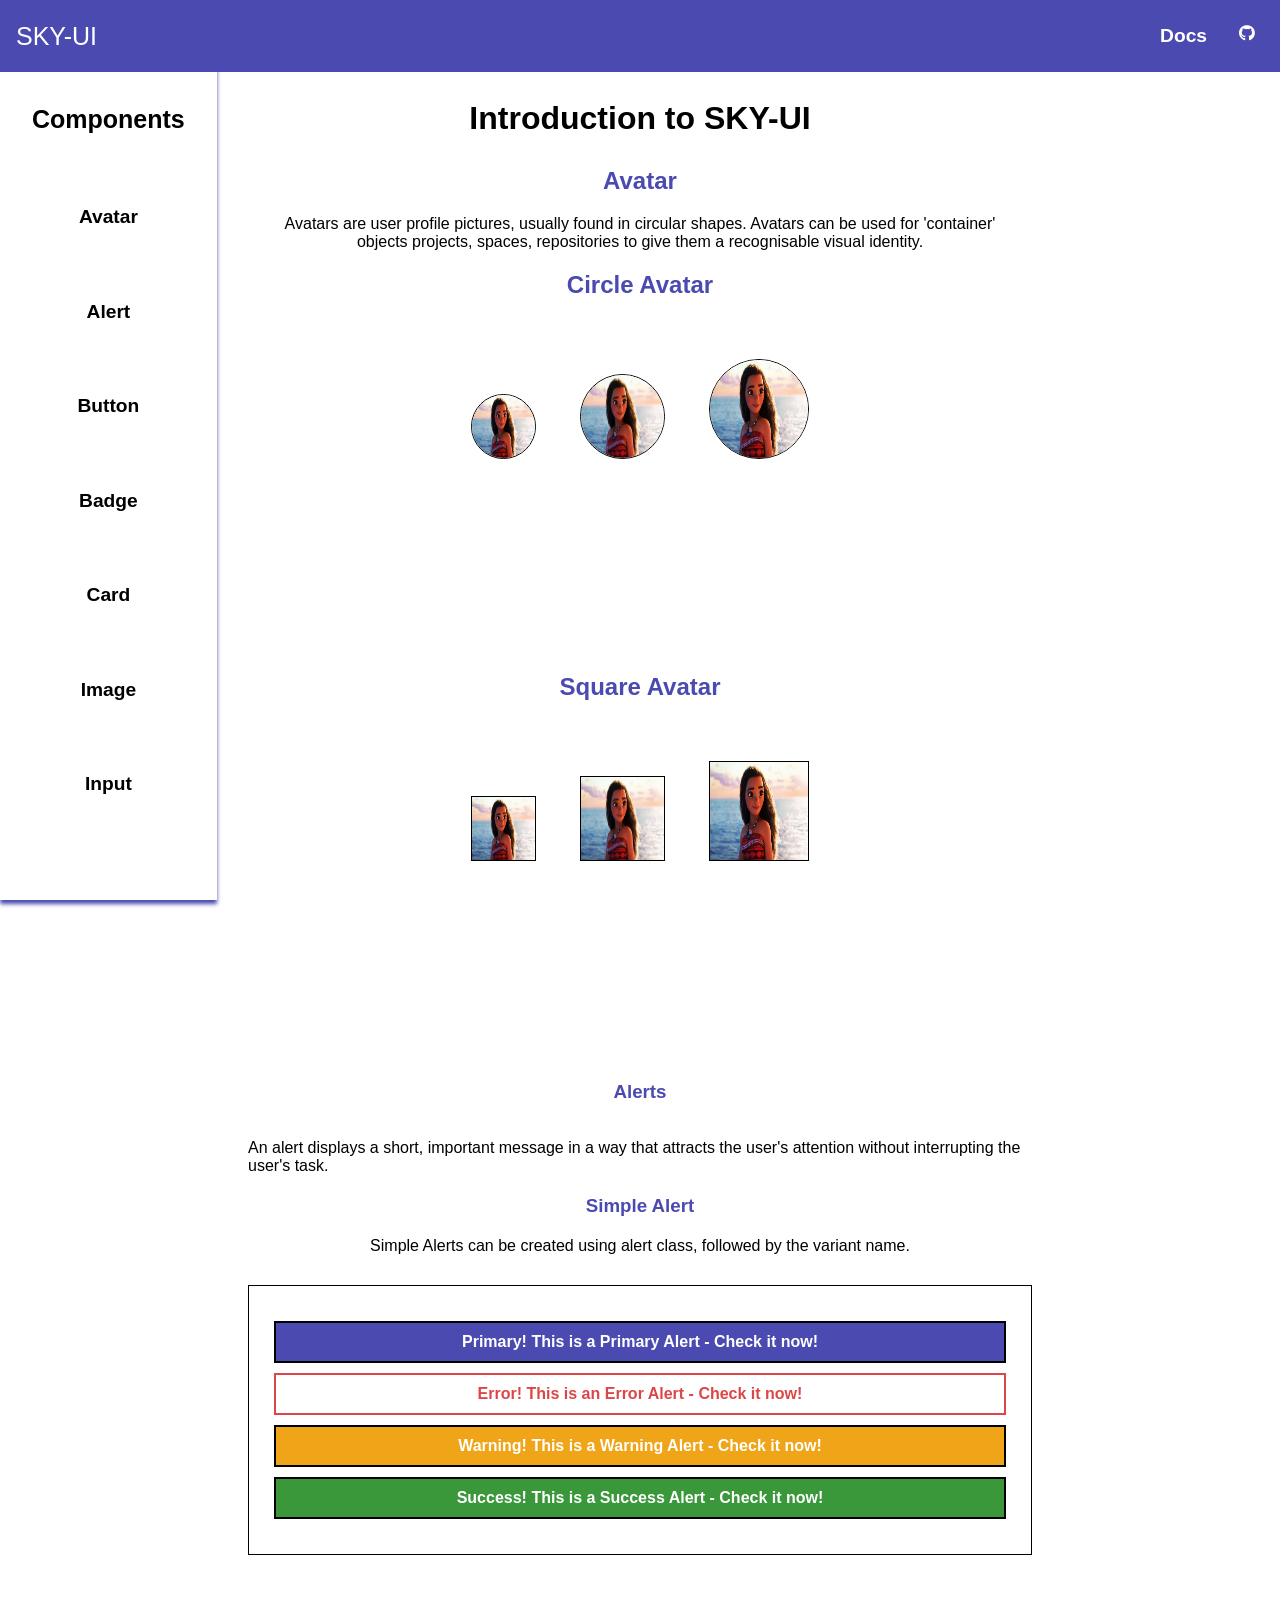
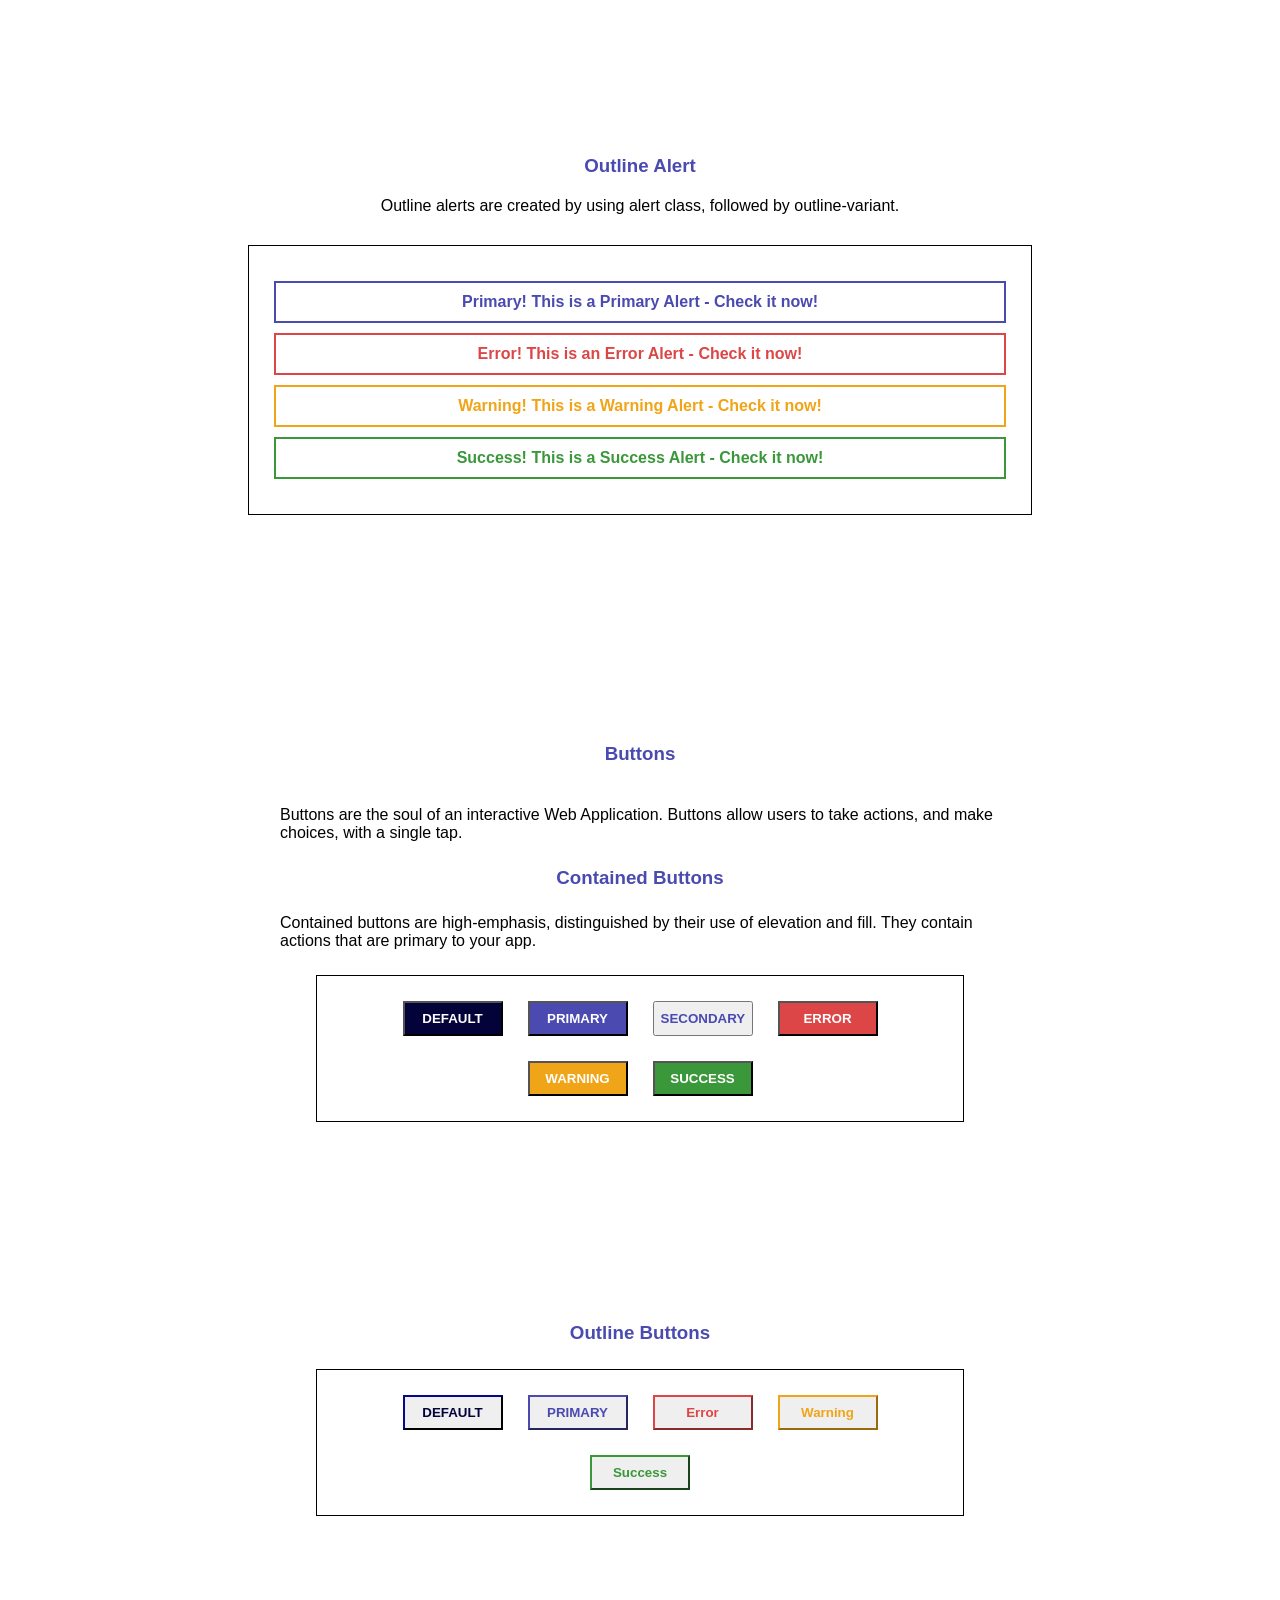
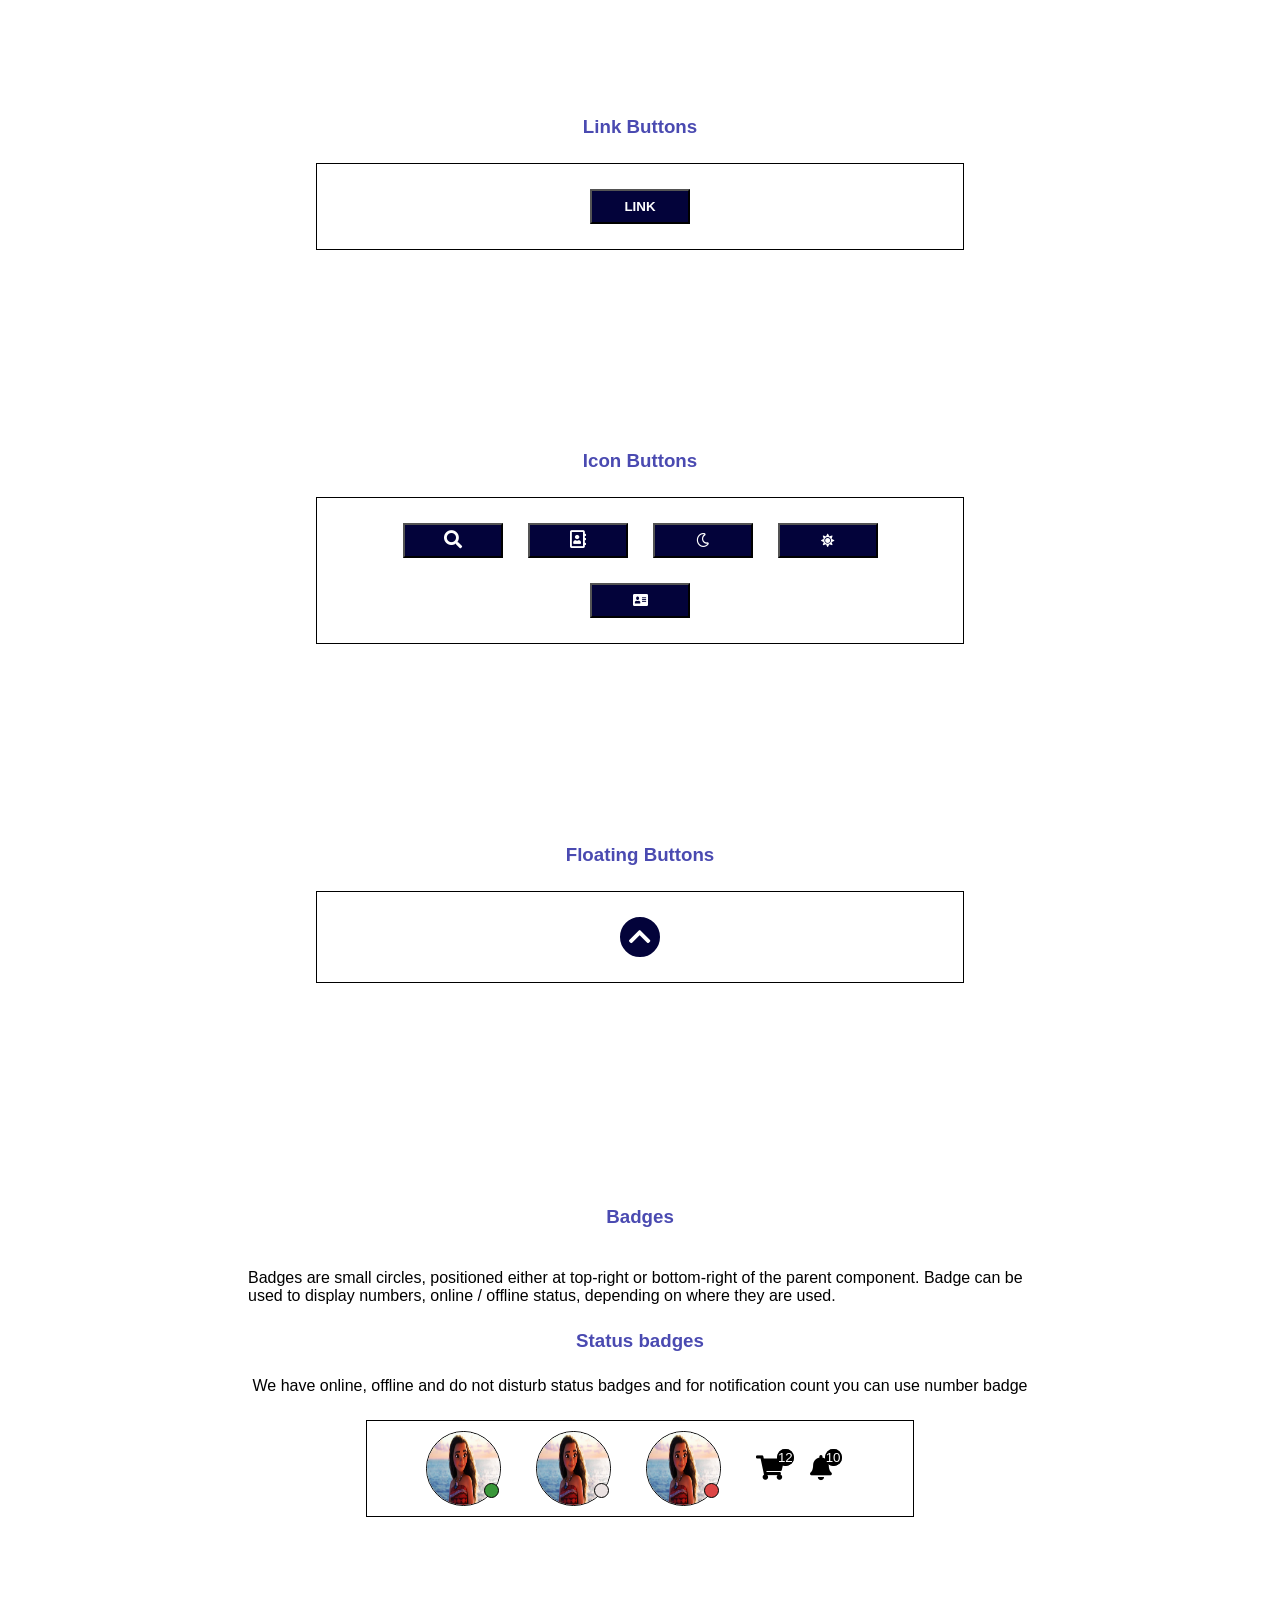
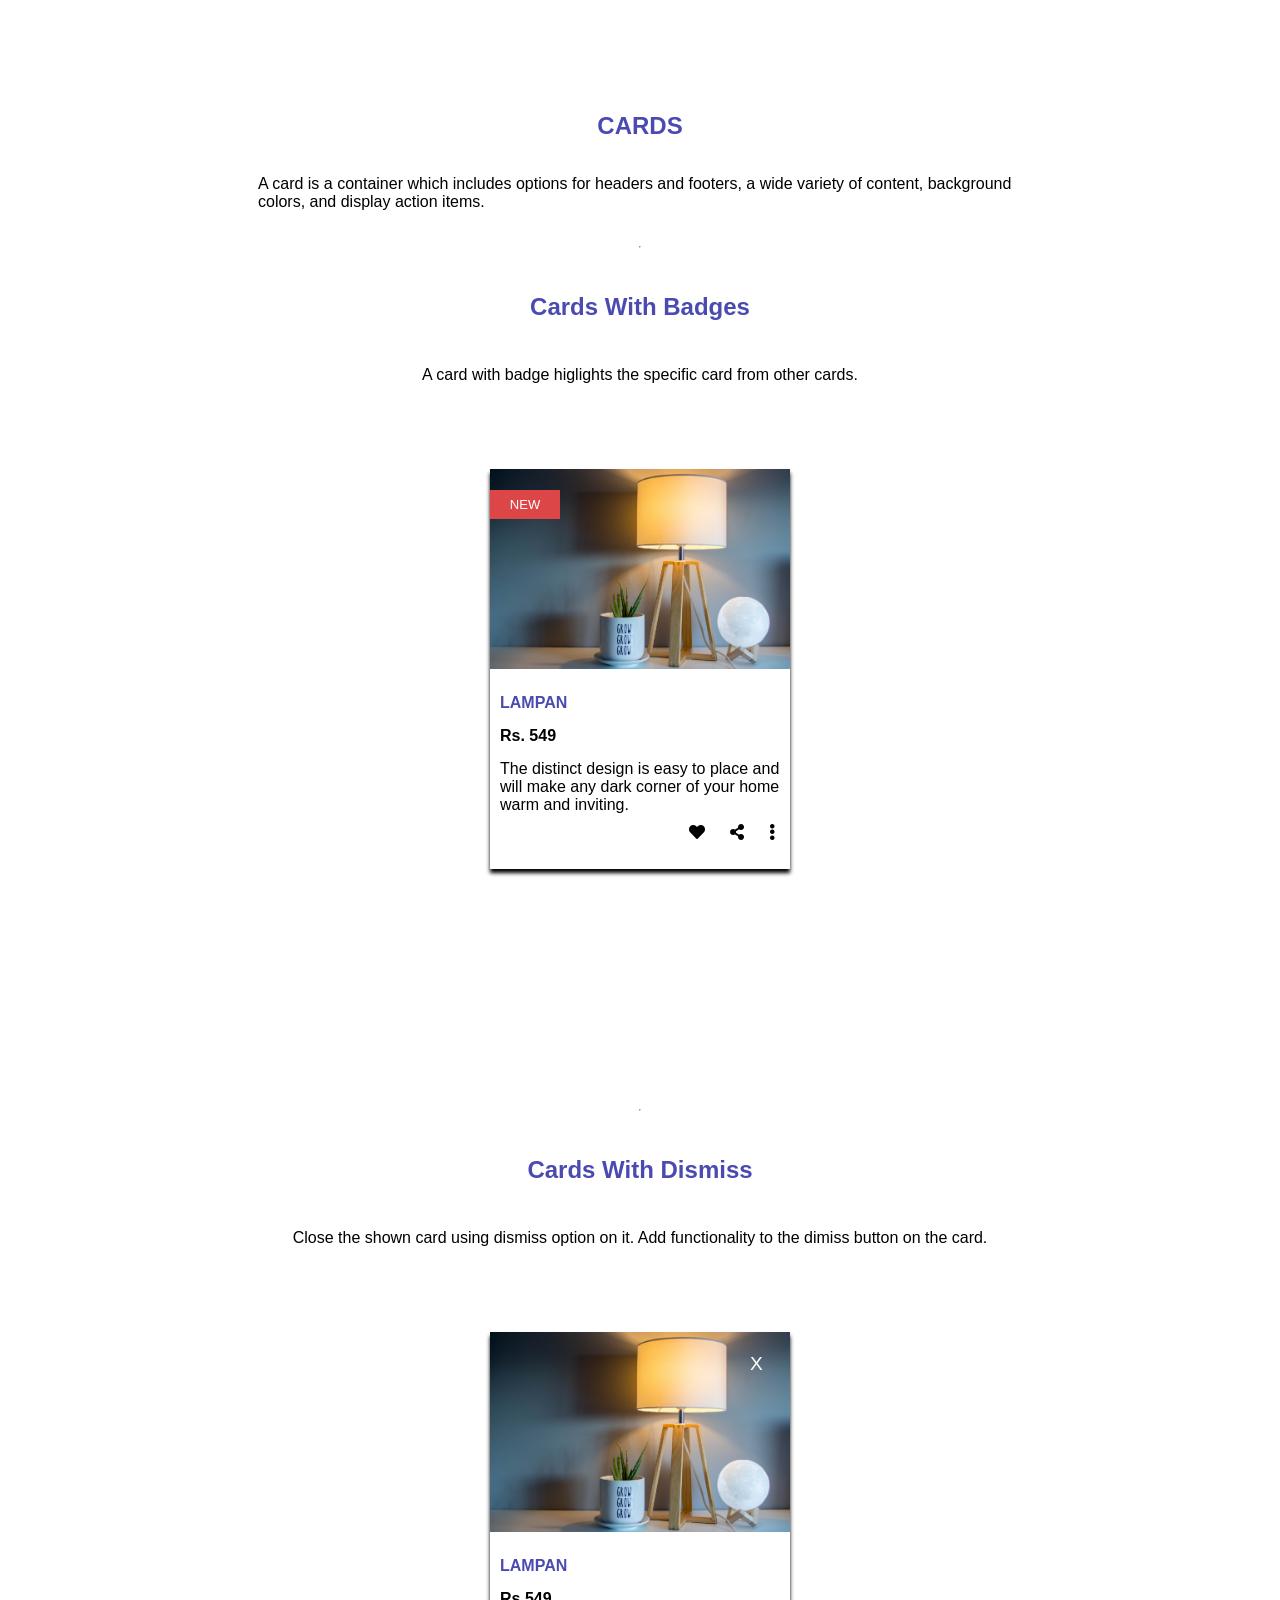
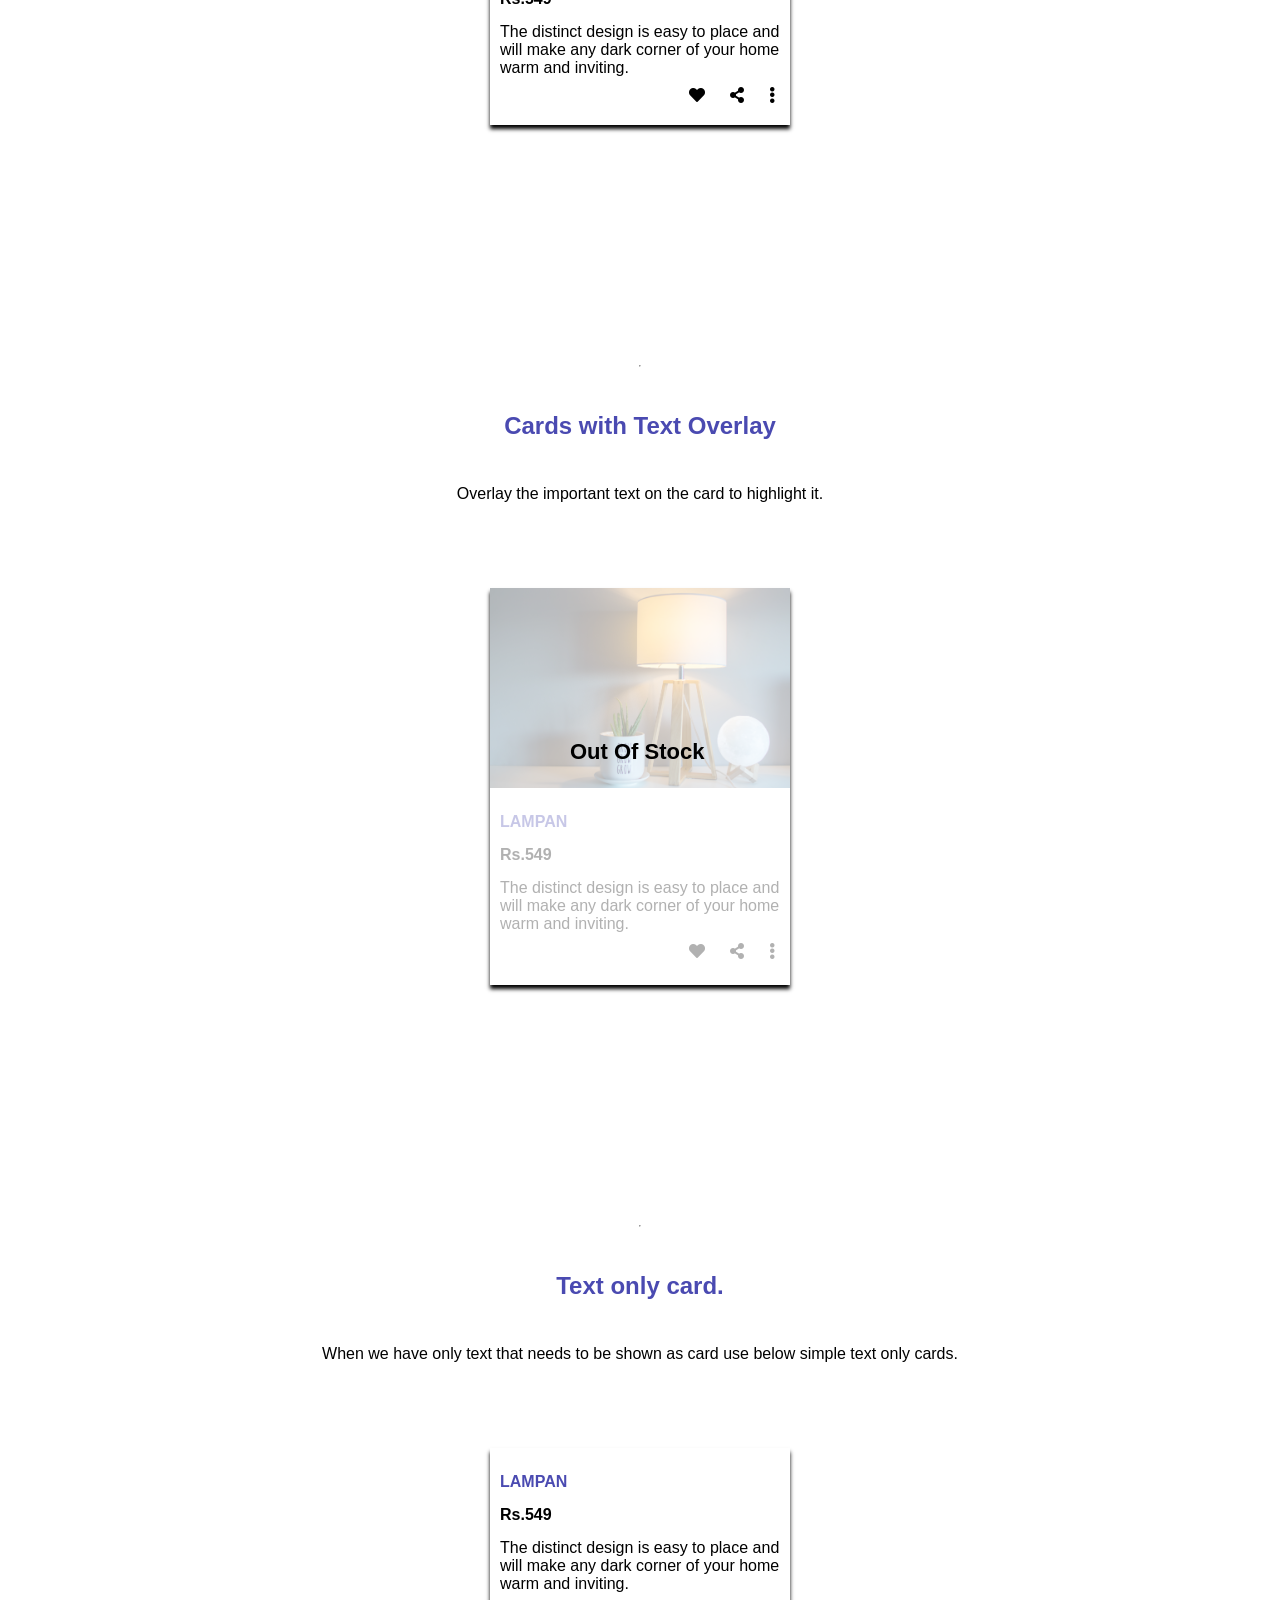
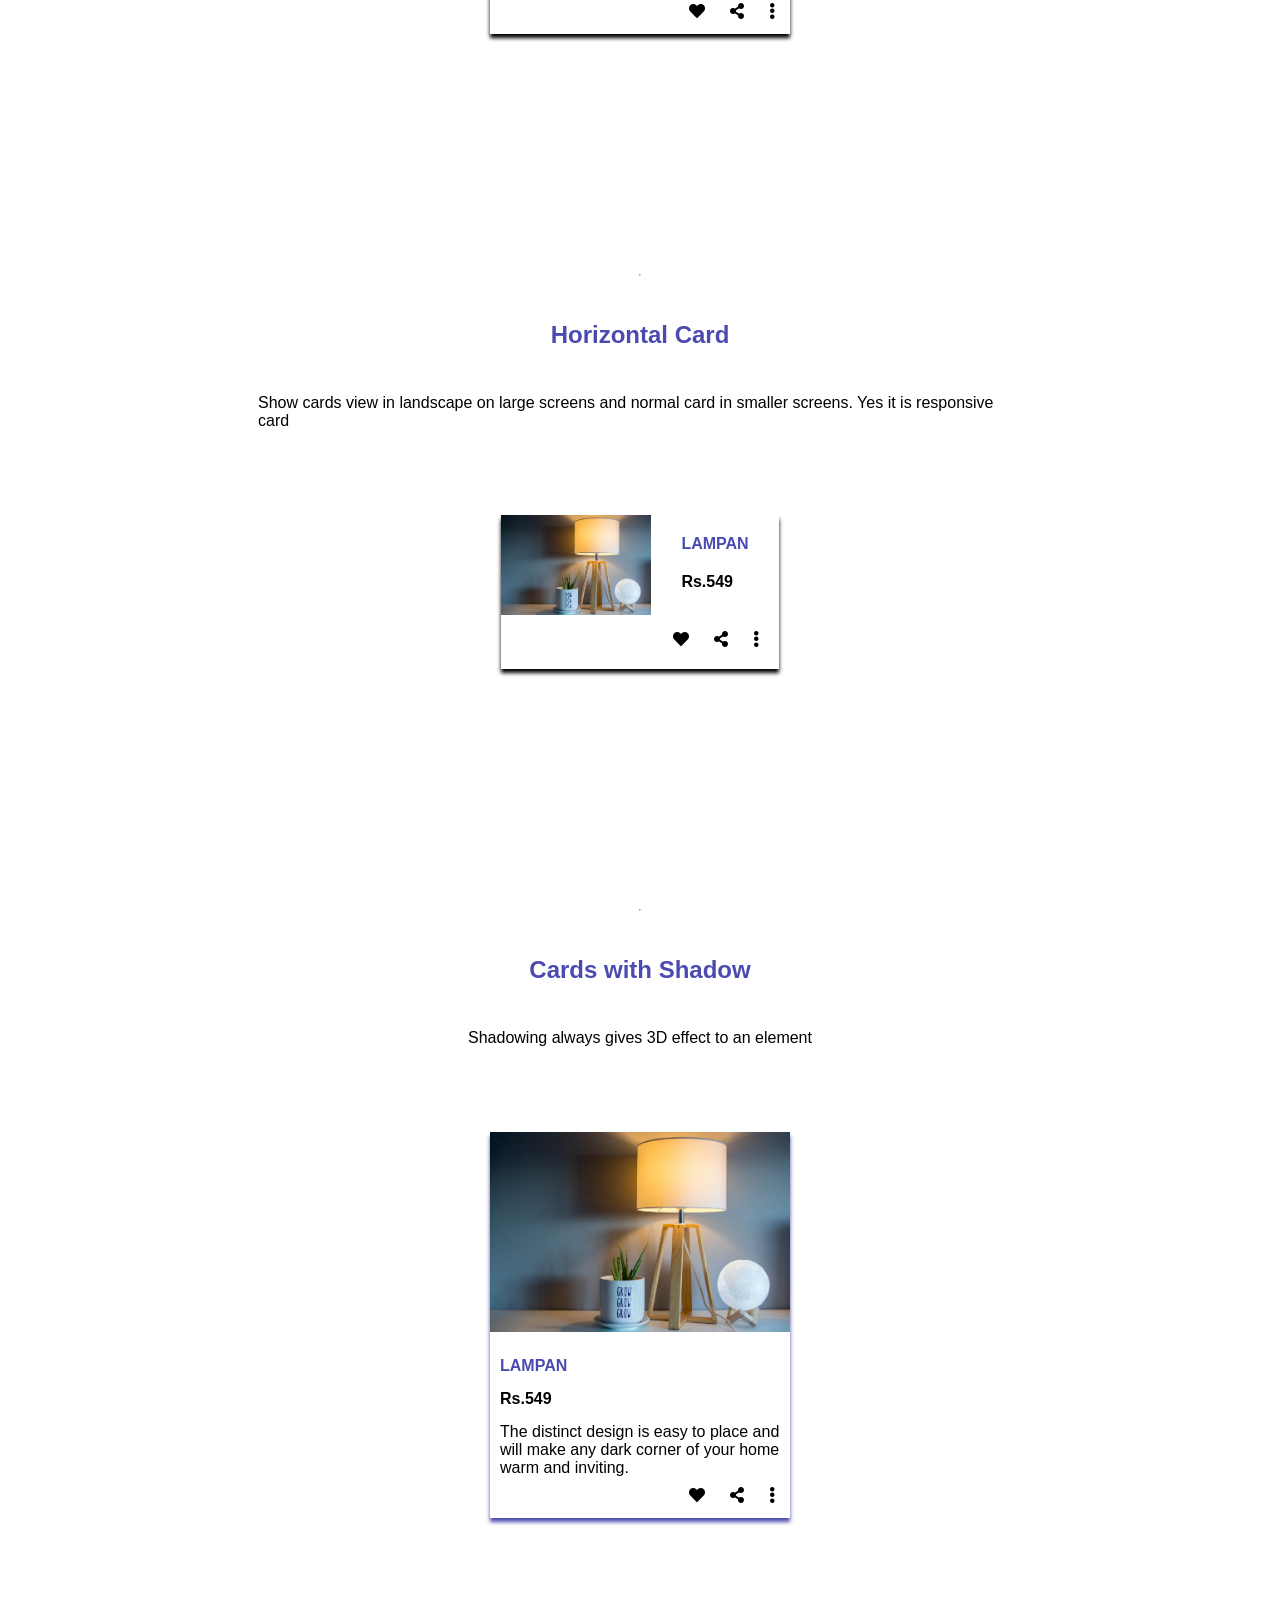
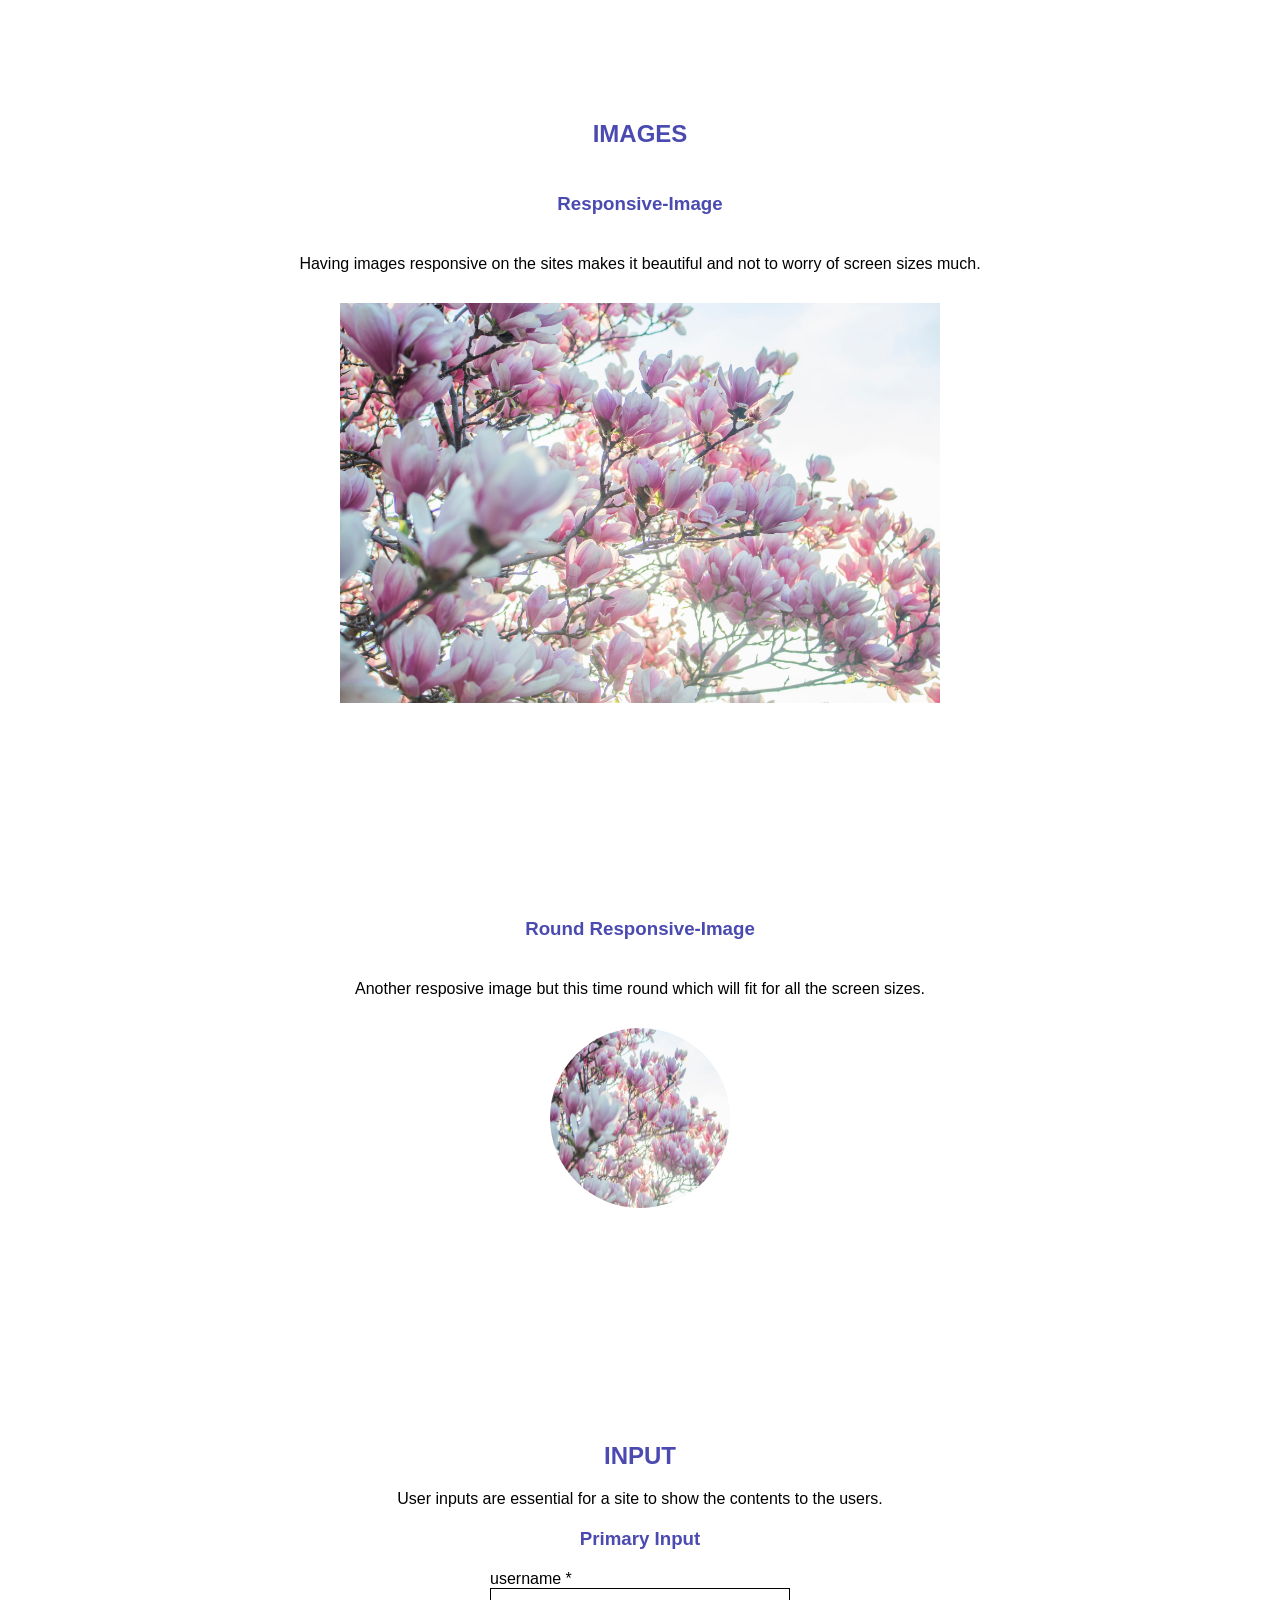
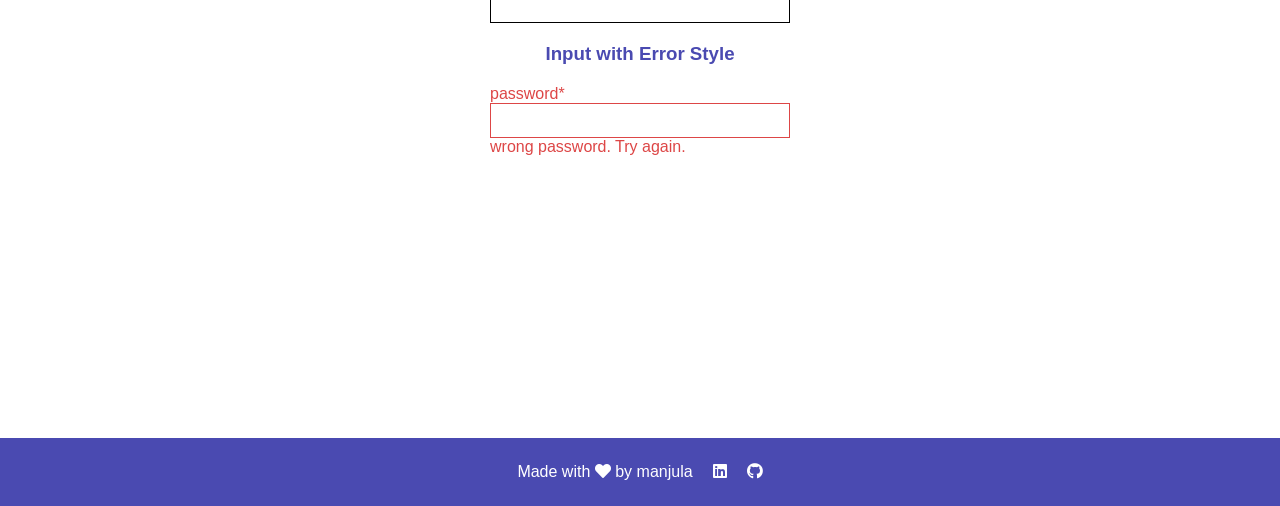
==== commit 73bbae79: "bug fixes" ====
--- a/componets.html
+++ b/componets.html
@@ -56,6 +56,7 @@
 
         <div id="documentcontent">
             <h1 class="documentcontent-header " >Introduction to SKY-UI</h1>
+            
 
             <div id="component-avatar">
 
@@ -103,6 +104,7 @@
         </iframe>
         
             </div>
+            
             <div id="component-alert">
 
         <h3 class="documentationcontentheader">Alerts</h3>
@@ -126,6 +128,7 @@
       </iframe>
 
    <h3 class="alertvarienttitle">Outline Alert</h3>
+
    <p class="documentationcontentpara">Outline alerts are created by using alert class, followed by outline-variant.
 
 </p>
@@ -146,6 +149,7 @@
 </iframe>
 
             </div>
+            
 
       
 
@@ -179,9 +183,9 @@
           sandbox="allow-scripts allow-same-origin">
         </iframe>
         
-            <h3>Outline Buttons</h3>
-        
-            <div class=" buttonvarientcontainer">
+            <h3  class="buttonvarienttitle" >Outline Buttons</h3>
+        
+            <div class="buttonvarientcontainer">
         
                 <button class="button outline-default">DEFAULT</button>
                <button class="button outline-primary">PRIMARY</button>
@@ -198,7 +202,7 @@
         </iframe>
             
         
-            <h3 class="buttonvarienttitile">Link Buttons</h3>
+            <h3 class="buttonvarienttitle" >Link Buttons</h3>
         
             <div class="buttonvarientcontainer ">
             <button class=" button button-link">LINK</button>
@@ -477,7 +481,7 @@
 
            <div id="image">
 
-        <h3 class="cardvarient-header">IMAGES</h3>
+        <h2 class="cardvarient-header">IMAGES</h2>
     
         
     
--- a/style.css
+++ b/style.css
@@ -8,7 +8,8 @@
     justify-content: space-evenly;
     height: 100vh;
     box-shadow: 0 4px 4px 0 var(--primary-color);
-    position: sticky;
+    position: fixed;
+    padding: 2rem;;
     
 }
 
@@ -22,6 +23,7 @@
 
 .component-varient:hover{
 color: var(--primary-color);
+
 }
 
 
@@ -43,11 +45,25 @@
     padding: 20px;
 }
 
-#maindocumentcontainer{
+
+
+
+#hero{
+    position: fixed;
+    z-index:99;
+    width: 100%;
+
+}
+
+#documentcontent{
+    padding: 5rem;
     display: flex;
+    flex-direction: column;
+    /* justify-content: center; */
+    /* position: relative; */
+    /* right:-5rem; */
+
 }
 
 
 
-
-
--- a/alert/alert.css
+++ b/alert/alert.css
@@ -80,4 +80,7 @@
     align-items: center;
     width: 70%;
     margin: auto;
+}
+.documentationcontentheader{
+    margin: 1rem;
 }
--- a/buttons/buttons.css
+++ b/buttons/buttons.css
@@ -8,6 +8,7 @@
     margin: auto;
     flex-wrap: wrap;
     gap: 25px;
+    padding: 2rem;
     
 }
 
@@ -177,4 +178,8 @@
     background-color: var(--default-color);
 
 }
+.buttonvarientheader{
+    padding: 3rem;
+    }
+    
 
--- a/badges/badges.css
+++ b/badges/badges.css
@@ -69,6 +69,7 @@
     margin: auto;
     gap: 25px;
 
+
 }
 
 .documentationcontentheader{
--- a/card/card.css
+++ b/card/card.css
@@ -125,4 +125,11 @@
     align-items: center;
     width: 70%;
     margin: auto;
+}
+
+.component-header{
+    color: var(--primary-color);
+}
+.cardvarient-title{
+    color: var(--primary-color);
 }
--- a/images/image.css
+++ b/images/image.css
@@ -19,4 +19,8 @@
     align-items: center;
     width: 70%;
     margin: auto;
-}+    padding: 2rem;
+}
+.cardvarient-header{
+    color: var(--primary-color);
+}
--- a/input/input.css
+++ b/input/input.css
@@ -7,6 +7,7 @@
     align-items: center;
     width: 70%;
     margin: auto;
+    padding: 2rem;
         
 }
 
@@ -35,6 +36,14 @@
 
 }
 
-iframe{
-     padding-top: 20px;
- }
+.inputvarientheader{
+    color: var(--primary-color);
+}
+
+.inputvarienttitle{
+    color: var(--primary-color);
+}
+
+
+
+
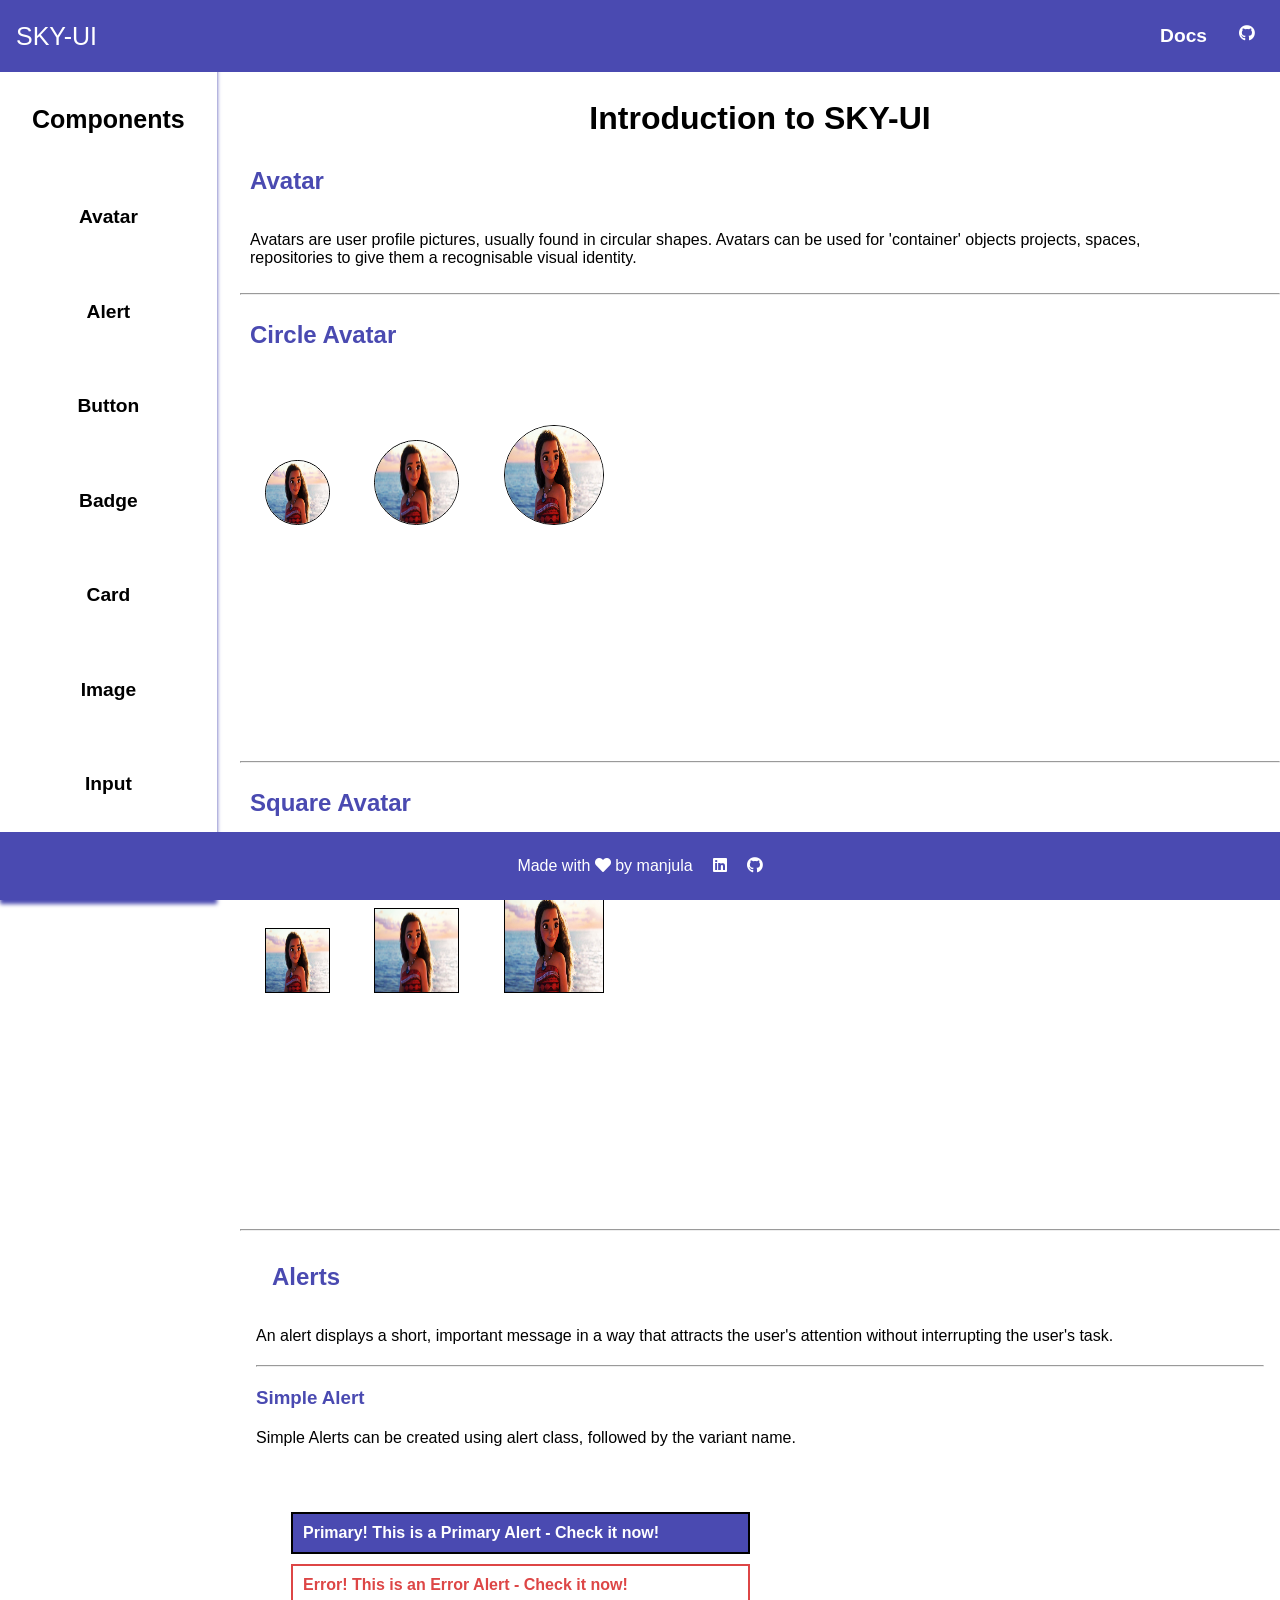
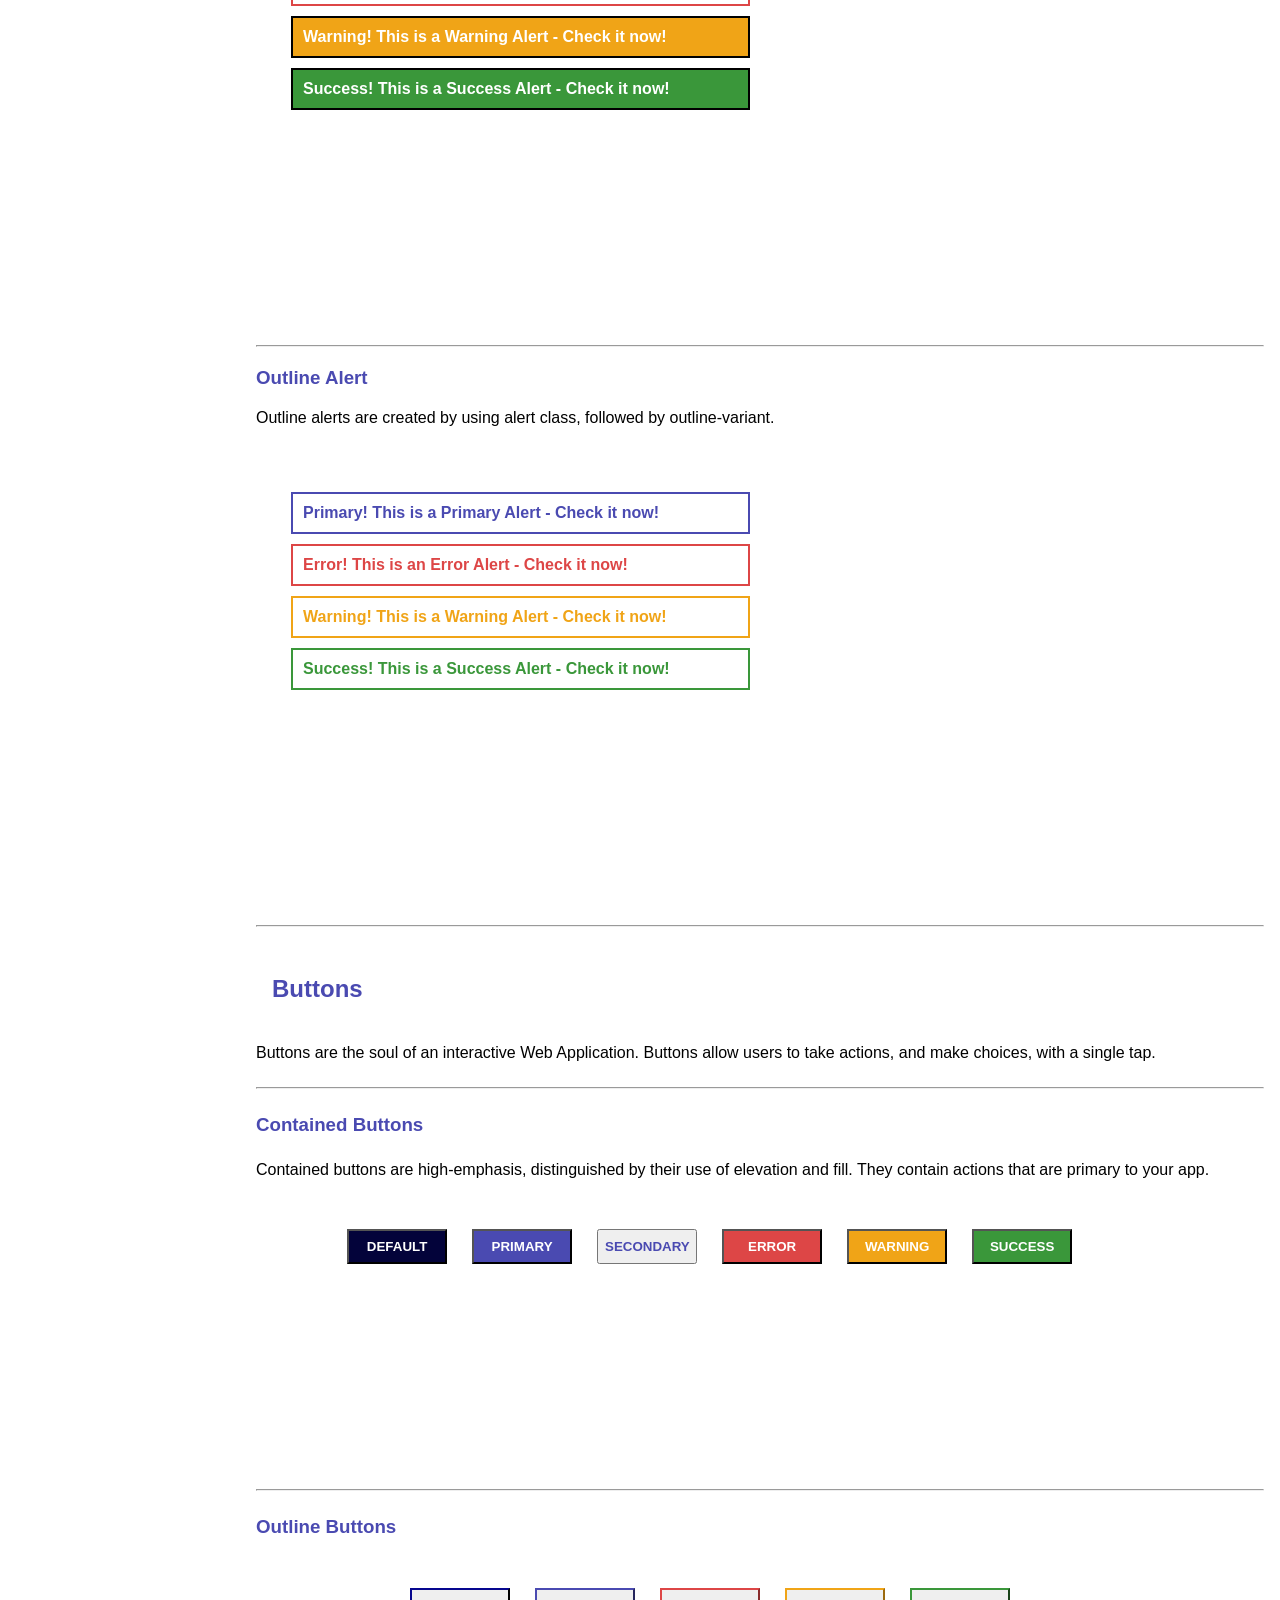
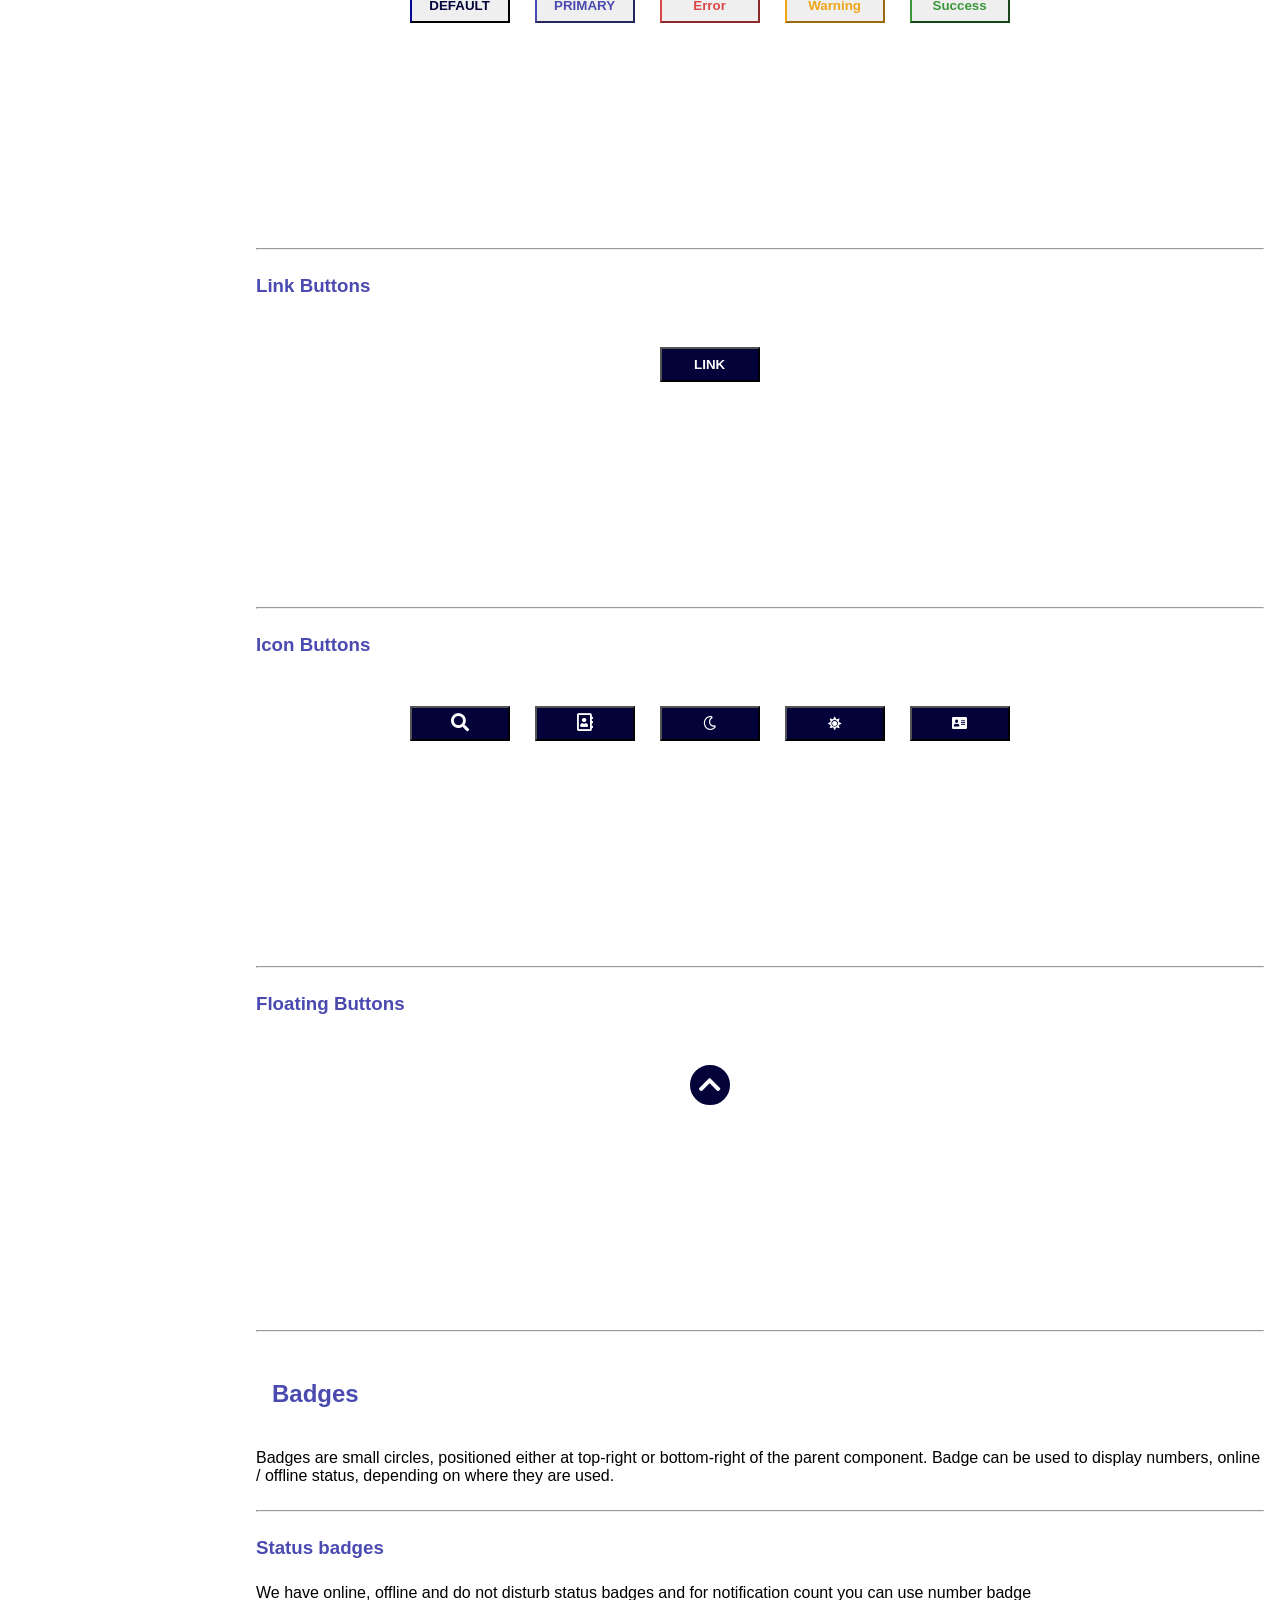
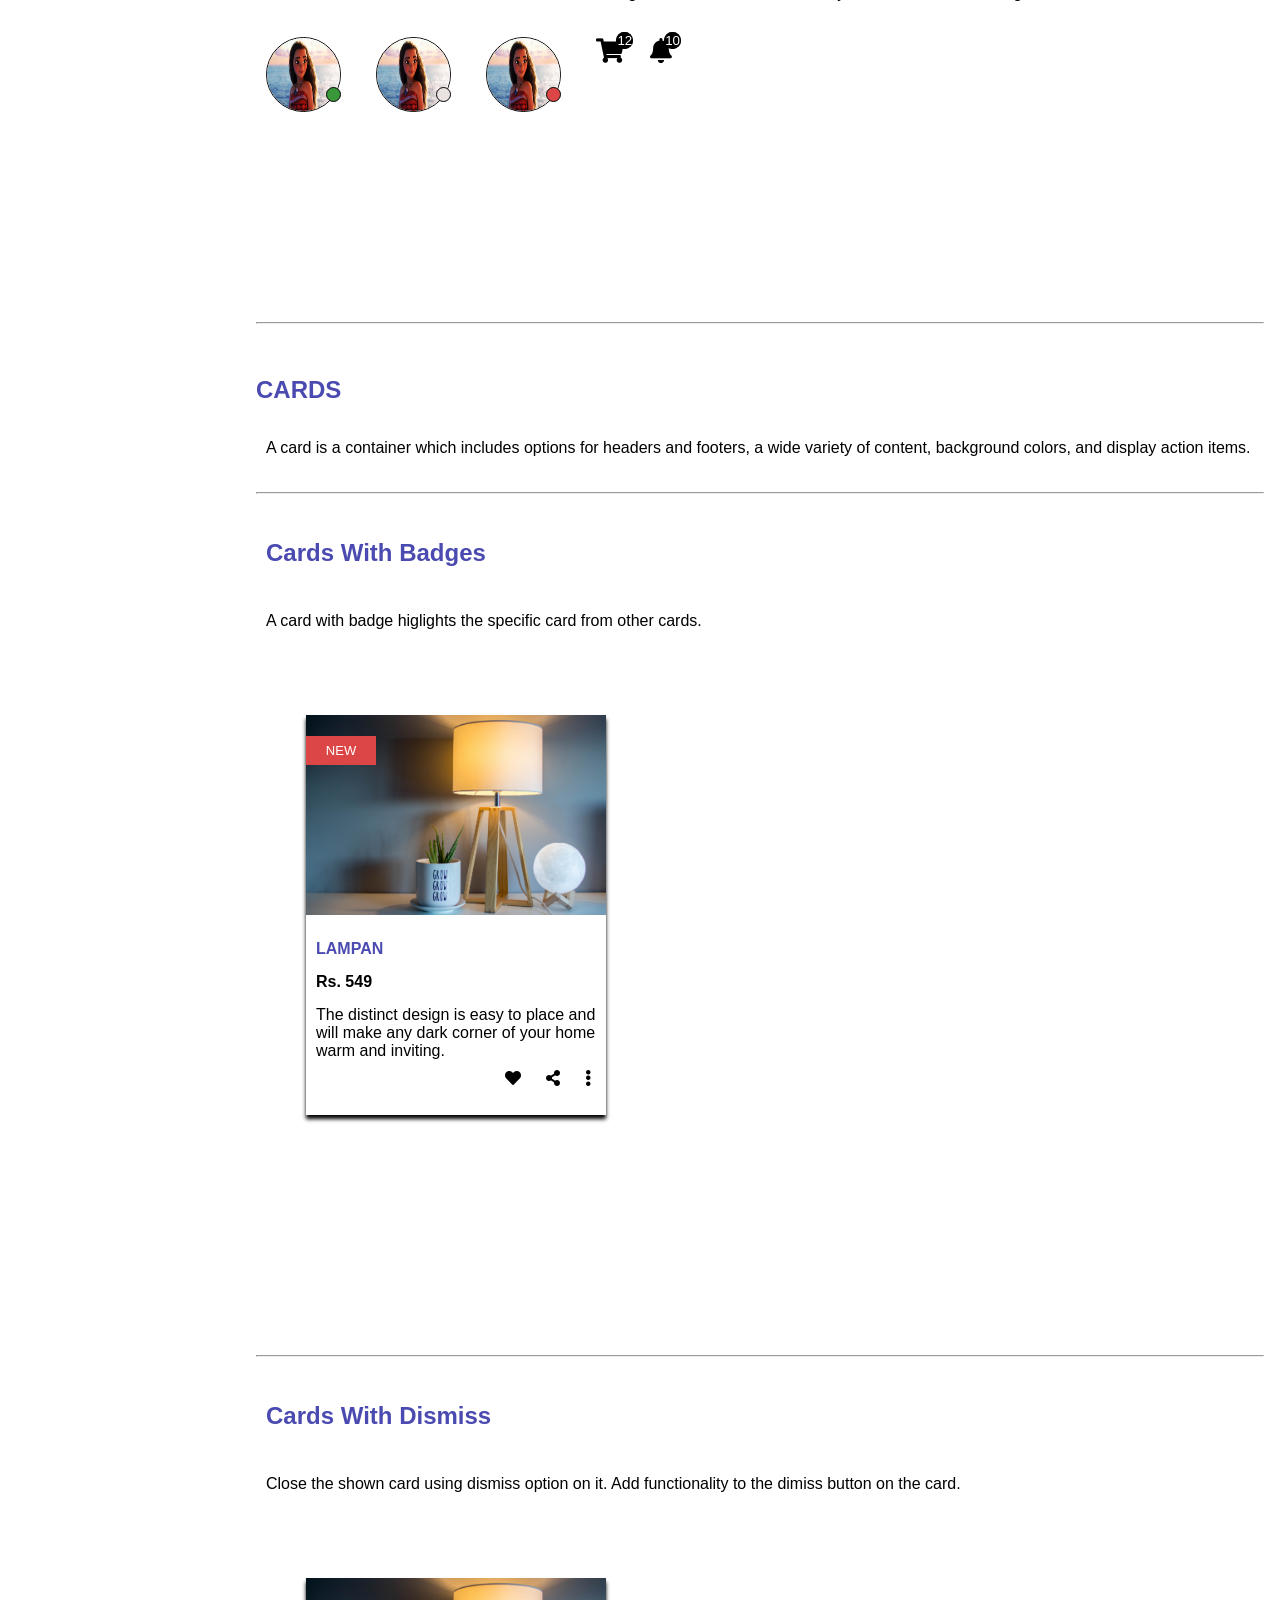
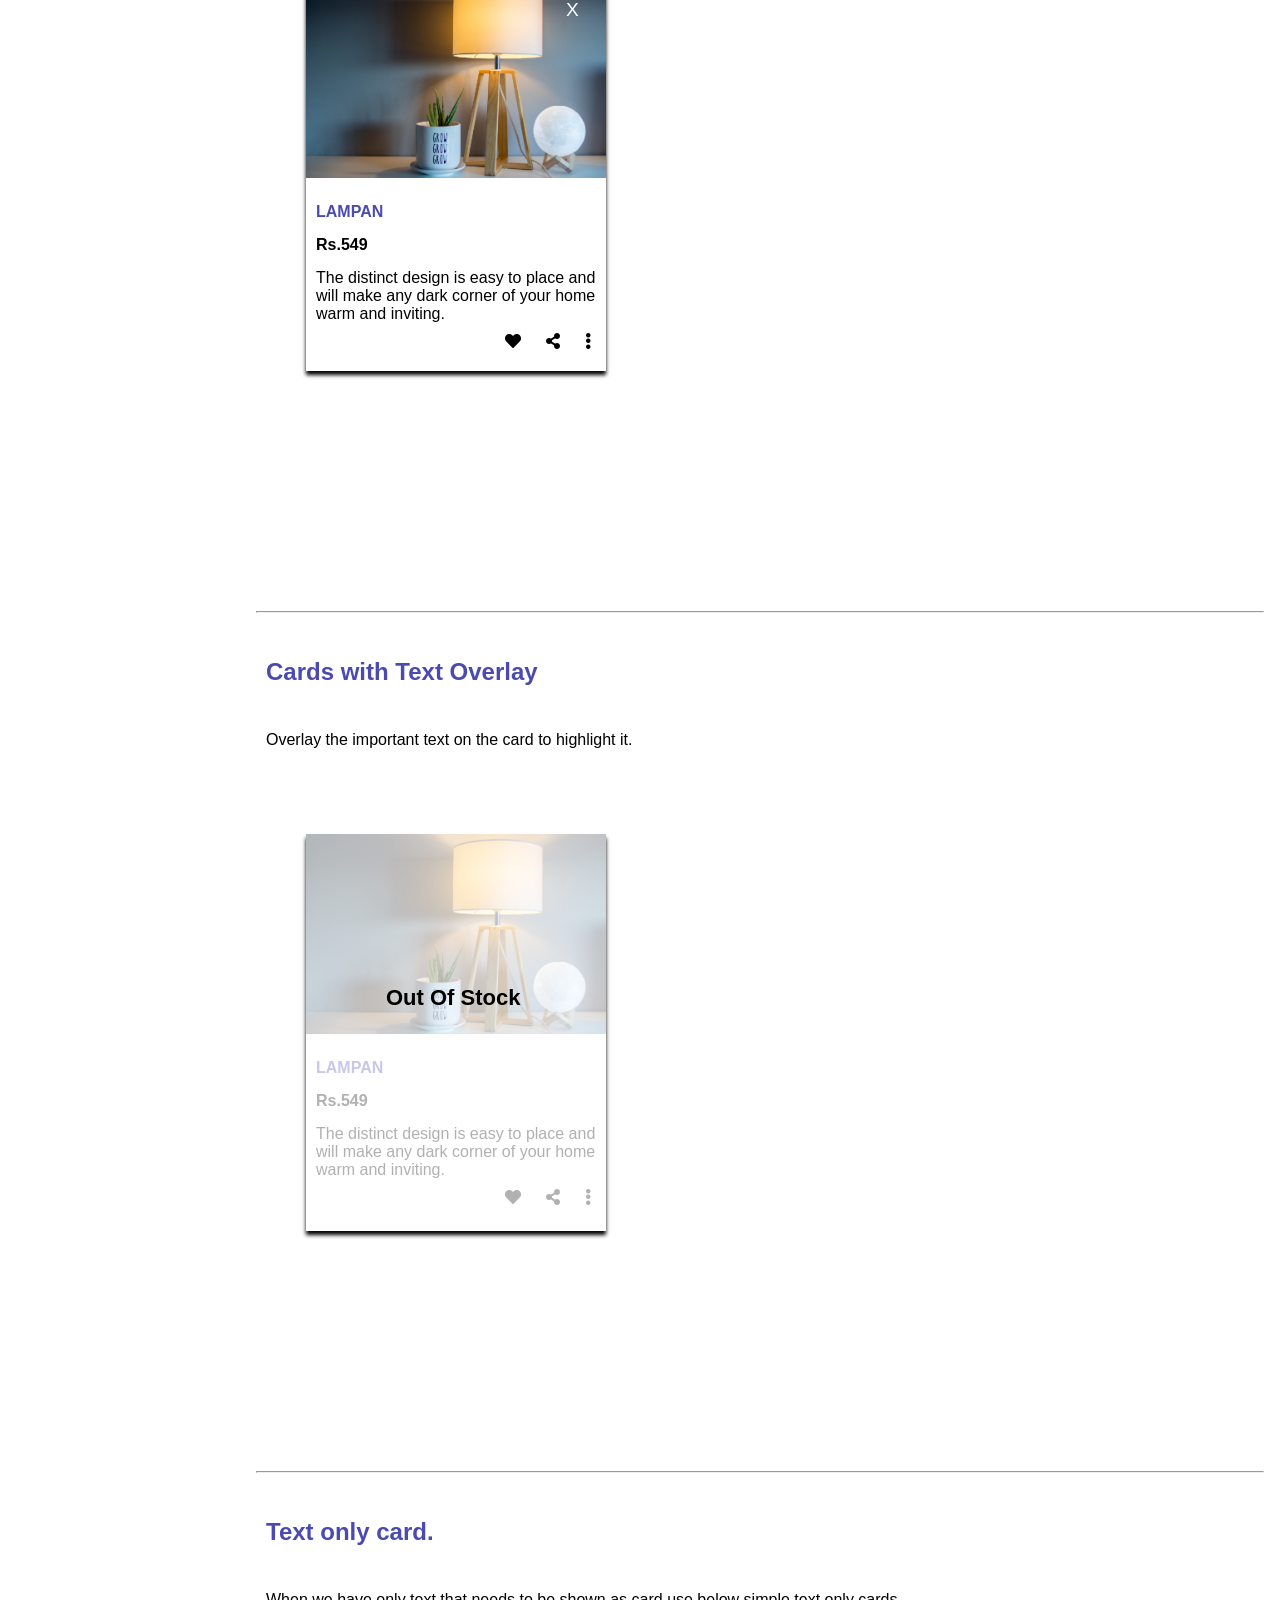
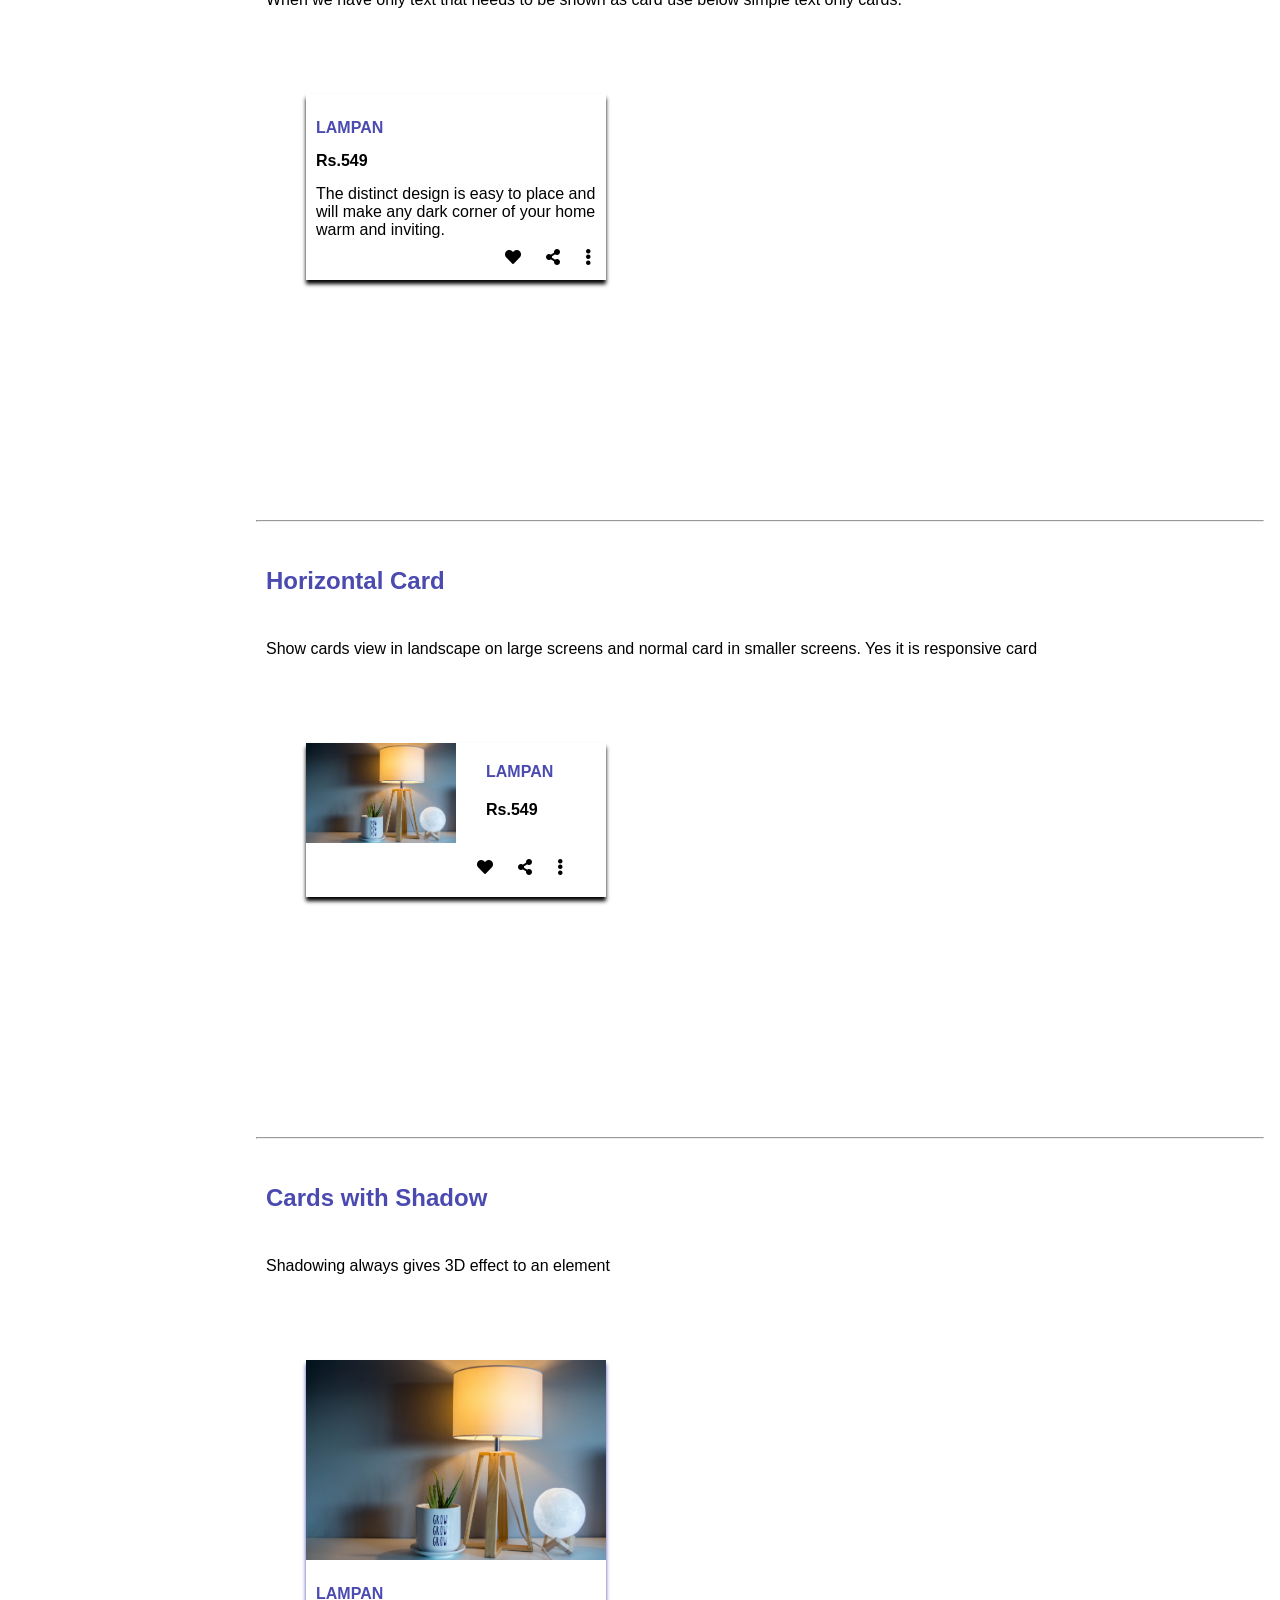
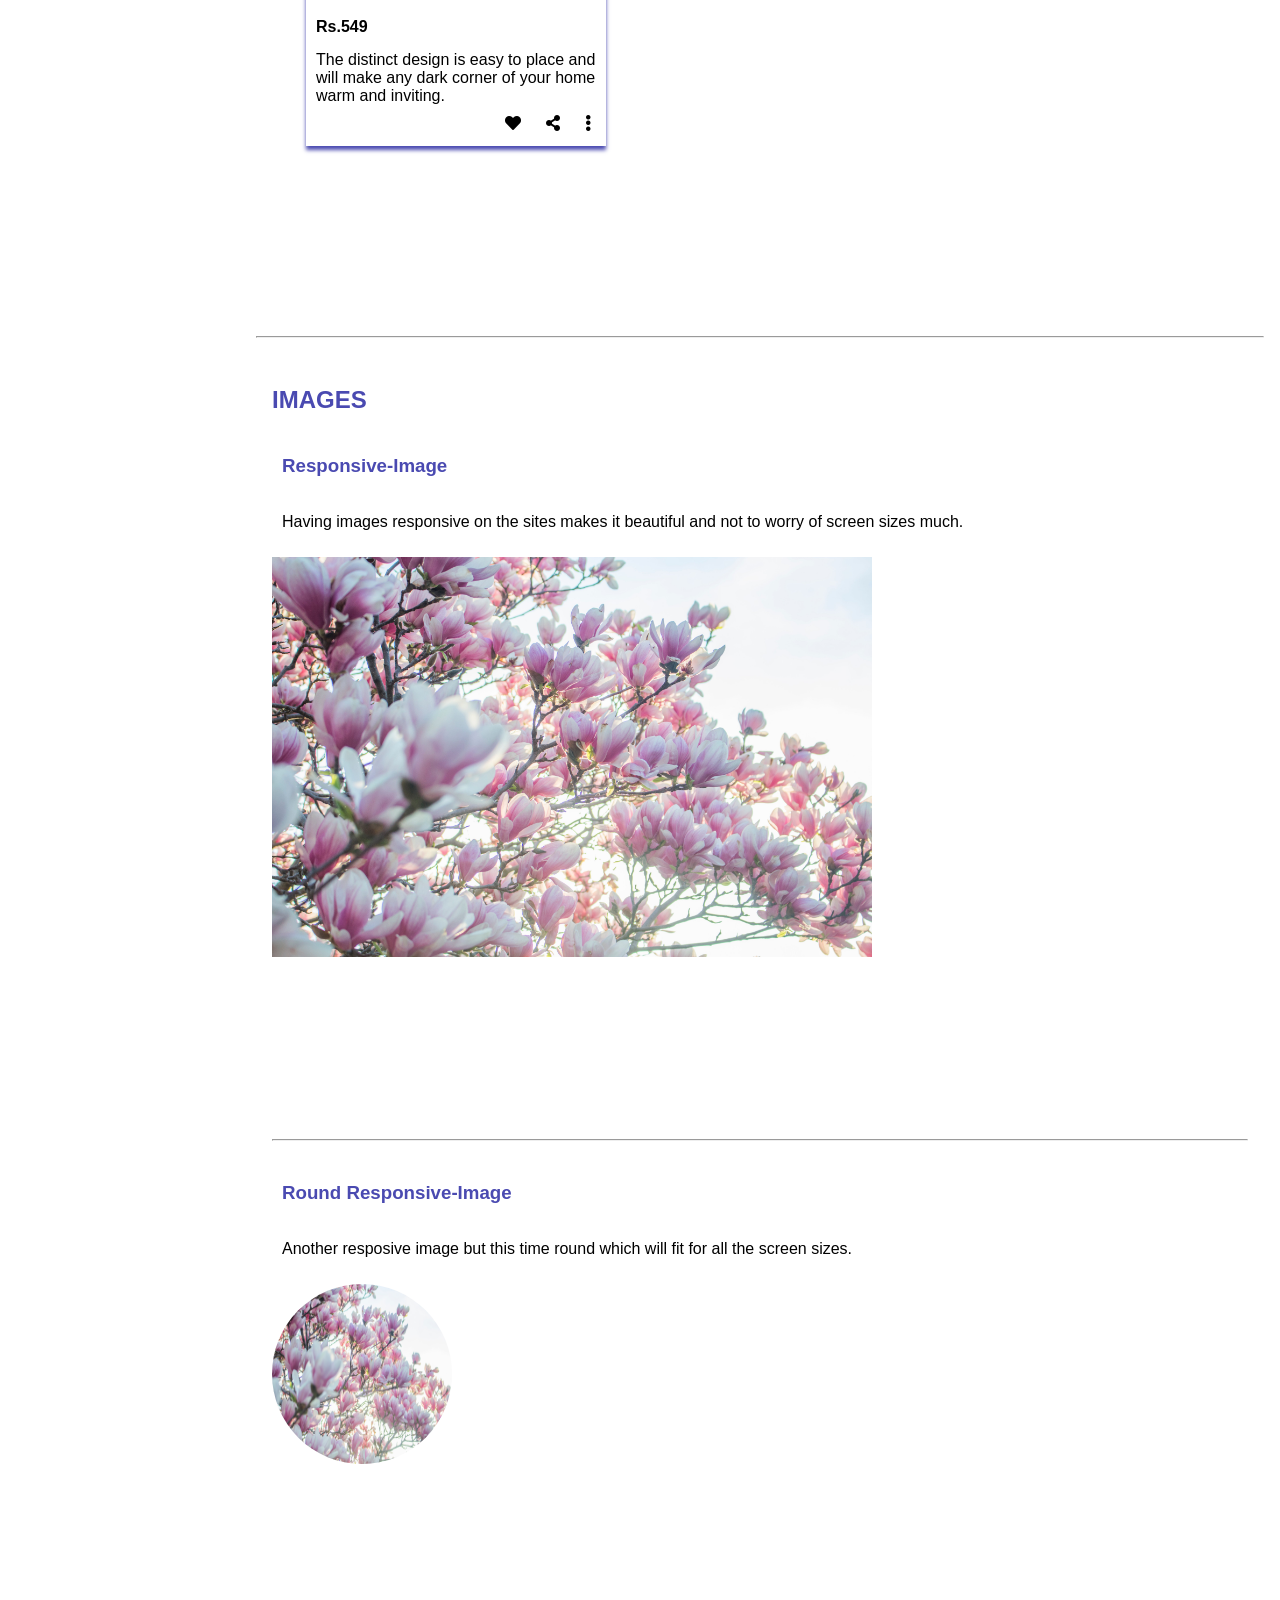
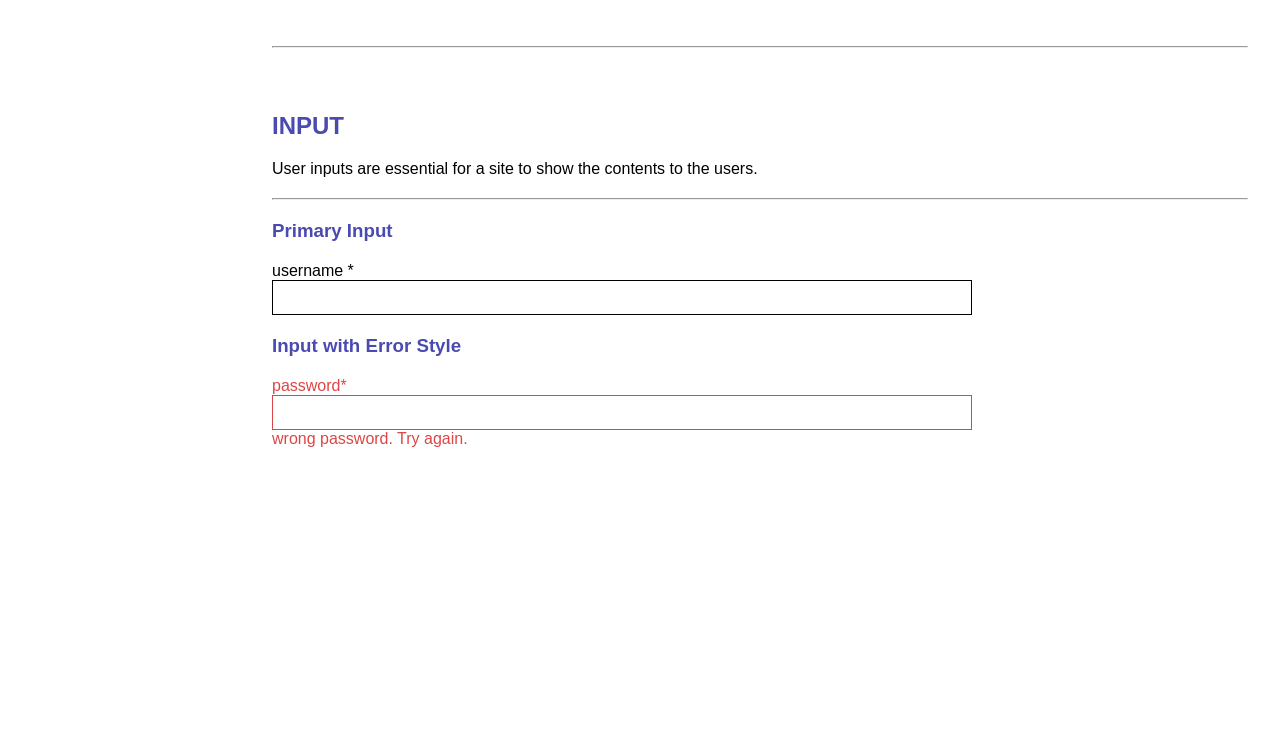
==== commit 7f84127c: "bug fixes" ====
--- a/componets.html
+++ b/componets.html
@@ -62,6 +62,7 @@
 
                 <h2 class="documentcontentheader">Avatar</h2>
                 <p class="avatarvarientpara">Avatars are user profile pictures, usually found in circular shapes. Avatars can be used for 'container' objects projects, spaces, repositories to give them a recognisable visual identity.</p>
+                <hr>
            
         
             
@@ -81,6 +82,8 @@
           style="width: 100%; height: 100%; max-width:900px; border:0; transform: scale(1); overflow:hidden;"
           sandbox="allow-scripts allow-same-origin">
         </iframe>
+
+        <hr>
         
         
               
@@ -102,13 +105,17 @@
           style="width: 100%; height: 100%; max-width: 900px; border:0; transform: scale(1); overflow:hidden;"
           sandbox="allow-scripts allow-same-origin">
         </iframe>
-        
-            </div>
+        <hr>
+        
+        
+            </div>
+           
             
             <div id="component-alert">
 
-        <h3 class="documentationcontentheader">Alerts</h3>
+        <h2 class="documentationcontentheader">Alerts</h2>
         <p class="documentationcontentpara">An alert displays a short, important message in a way that attracts the user's attention without interrupting the user's task.</p>
+        <hr>
 
         <h3 class="alertvarienttitle">Simple Alert</h3>
         <p class="documentationcontentpara">Simple Alerts can be created using alert class, followed by the variant name. </p>
@@ -126,6 +133,7 @@
         style="width: 100%; height:100%; max-width: 900px; border:0; transform: scale(1); overflow:hidden;"
         sandbox="allow-scripts allow-same-origin">
       </iframe>
+      <hr>
 
    <h3 class="alertvarienttitle">Outline Alert</h3>
 
@@ -147,6 +155,7 @@
   style="width: 100%; height: 100%; max-width:900px; border:0; transform: scale(1); overflow:hidden;"
   sandbox="allow-scripts allow-same-origin">
 </iframe>
+<hr>
 
             </div>
             
@@ -156,9 +165,10 @@
              <div id="btn">
 
 
-            <h3 class="documentationcontentheader">Buttons</h3>
+            <h2 class="documentationcontentheader">Buttons</h2>
         
             <p class="documentationcontentpara">Buttons are the soul of an interactive Web Application. Buttons allow users to take actions, and make choices, with a single tap.</p>
+            <hr>
         
             
             <h3 class="buttonvarienttitle">Contained Buttons</h3>
@@ -182,6 +192,7 @@
           style="width: 100%; height: 100%; max-width: 900px; border:0; transform: scale(1); overflow:hidden;"
           sandbox="allow-scripts allow-same-origin">
         </iframe>
+        <hr>
         
             <h3  class="buttonvarienttitle" >Outline Buttons</h3>
         
@@ -200,6 +211,7 @@
           style="width: 100%; height: 100%; max-width: 900px; border:0; transform: scale(1); overflow:hidden;"
           sandbox="allow-scripts allow-same-origin">
         </iframe>
+        <hr>
             
         
             <h3 class="buttonvarienttitle" >Link Buttons</h3>
@@ -213,6 +225,7 @@
           style="width: 100%; height: 100%; max-width: 900px; border:0; transform: scale(1); overflow:hidden;"
           sandbox="allow-scripts allow-same-origin">
         </iframe>
+        <hr>
         
         
         
@@ -229,6 +242,7 @@
                <button class="button button-icon"><i class="fas fa-address-card"></i></button>
                 
             </div>
+            
         
         
             <iframe
@@ -236,6 +250,7 @@
           style="width: 100%; height: 100%; max-width: 900px; border:0; transform: scale(1); overflow:hidden;"
           sandbox="allow-scripts allow-same-origin">
         </iframe>
+        <hr>
         
             
         
@@ -251,14 +266,15 @@
           style="width: 100%; height: 100%; max-width: 900px; border:0; transform: scale(1); overflow:hidden;"
           sandbox="allow-scripts allow-same-origin">
         </iframe>
+        <hr>
         
              </div>
 
 
             <div id="component-badges">
-            <h3 class="documentationcontentheader">Badges</h3>
+            <h2 class="documentationcontentheader">Badges</h2>
             <p class="documentationcontentheaderpara">Badges are small circles, positioned either at top-right or bottom-right of the parent component. Badge can be used to display numbers, online / offline status, depending on where they are used.</p>
-    
+            <hr>
             <h3 class="badgevarienttitle">Status badges</h3>
             <p class="documentationcontentheaderpara">We have online, offline and do not disturb status badges and for notification count you can use number badge</p>
     
@@ -291,6 +307,7 @@
       style="width: 100%; height: 100%; max-width: 600px; border:0; transform: scale(1); overflow:hidden;"
       sandbox="allow-scripts allow-same-origin">
     </iframe>
+    <hr>
 
                 
              </div>
@@ -476,6 +493,7 @@
       style="width: 100%; max-width:900px;  height: 100px;  border:0; transform: scale(1); overflow:hidden;"
       sandbox="allow-scripts allow-same-origin">
     </iframe>
+    <hr>
     
             </div>
 
@@ -494,6 +512,7 @@
       style="width:100%; height: 100%;max-width:900px;  border:0; transform: scale(1); overflow:hidden;"
       sandbox="allow-scripts allow-same-origin">
     </iframe>
+    <hr>
     
     
         <h3 class="cardvarient-title">Round Responsive-Image</h3>
@@ -504,6 +523,7 @@
       style="width: 100%; height: 100%; max-width:900px; border:0; transform: scale(1); overflow:hidden;"
       sandbox="allow-scripts allow-same-origin">
     </iframe>
+    <hr>
            </div>  
 
            <div id="component-input">
@@ -511,6 +531,7 @@
         <h2 class="inputvarientheader">INPUT</h2>
     
         <p class="inputvarientdiscription">User inputs are essential for a site to show the contents to the users.</p>
+        <hr>
     
         <h3 class="inputvarienttitle">Primary Input</h3>
     
--- a/style.css
+++ b/style.css
@@ -56,7 +56,8 @@
 }
 
 #documentcontent{
-    padding: 5rem;
+    padding: 5rem 0 5rem 15rem;
+    /* position: relative; */
     display: flex;
     flex-direction: column;
     /* justify-content: center; */
@@ -65,5 +66,29 @@
 
 }
 
+#componentsfooter{
+    width: 100vw;
+    position: fixed;
+}
+
+@media only screen 
+  and (min-device-width: 320px) 
+  and (max-device-width: 740px) {
+    #sidebar{
+        display: none;
+    }
+    
+    #documentcontent{
+        width: 100vw;
+        margin: 0;
+        padding: 0;
+        display: flex;
+        justify-content: flex-start;
+        position: relative;
+         top:+90px ;
+        
+    }
+}
 
 
+
--- a/avatar/avatar.css
+++ b/avatar/avatar.css
@@ -11,8 +11,8 @@
     align-items: center; */
     margin: 25px 0;
     padding: 5px;
-    text-align: center;
     /* background-color: var(--secondary-color); */
+
 
 }
 
@@ -28,7 +28,7 @@
 
 .avatarvarientpara{
     margin: 10px;
-    text-align: center;
+    width: 90%;
 }
 
 
@@ -90,9 +90,9 @@
     display: flex;
     flex-wrap: wrap;
     flex-direction: column;
-    width: 70%;
+    width: 100%;
+    gap:1rem;
     margin: auto;
-    justify-content: center;
-    align-items: center;
+    justify-content:flex-start;
     
 }
--- a/alert/alert.css
+++ b/alert/alert.css
@@ -10,7 +10,7 @@
     margin: 10px 0;
     color: var(--off-white-);
     background-color: var(--off-white-);
-    text-align: center;
+    width: 70%;
 
 }
 
@@ -20,11 +20,11 @@
     /* flex-wrap: wrap; */
     /* gap: 10px; */
     margin: 10px;
-    border: 0.5px solid black;
+    /* border: 0.5px solid black; */
     /* justify-content: center; */
     /* align-items: center; */
     padding: 25px;
-    width: 100%;
+    width: 70%;
     /* background-color: var(--secondary-color); */
 
 }
@@ -77,9 +77,8 @@
     display: flex;
     flex-direction: column;
     gap: 20px;
-    align-items: center;
-    width: 70%;
-    margin: auto;
+    width: 100%;
+    padding: 1rem;
 }
 .documentationcontentheader{
     margin: 1rem;
--- a/buttons/buttons.css
+++ b/buttons/buttons.css
@@ -3,12 +3,11 @@
 #btn{
     display: flex;
     flex-direction: column;
-    align-items: center;
-    width: 70%;
+    width: 100%;
     margin: auto;
     flex-wrap: wrap;
     gap: 25px;
-    padding: 2rem;
+    padding: 1rem;
     
 }
 
@@ -35,7 +34,7 @@
     gap: 25px;
     justify-content: center;
     padding: 25px;
-    border: 0.5px solid black;
+    /* border: 0.5px solid black; */
     width: 90%;
     /* background-color: var(--secondary-color); */
 
--- a/badges/badges.css
+++ b/badges/badges.css
@@ -11,12 +11,11 @@
     display: flex;
     flex-wrap: wrap;
     gap: 10px;
-    border:0.5px solid black;
+    /* border:0.5px solid black; */
     /* height: 200px; */
     padding: 10px;
     width: 70%;
-    justify-content: center;
-    align-items: center;
+
 }
 
 .status{
@@ -25,8 +24,8 @@
     height: 15px;
     width: 15px;
     position: relative;
-    bottom:-22px;
-    left:-27px;
+    bottom:-50px;
+    left:-25px;
 }
 
 .status-online{
@@ -63,11 +62,9 @@
 #component-badges{
     display: flex;
     flex-direction: column;
-    width: 70%;
-    justify-content: center;
-    align-items: center;
-    margin: auto;
+    width: 100%;
     gap: 25px;
+    padding: 1rem;
 
 
 }
--- a/card/card.css
+++ b/card/card.css
@@ -122,9 +122,9 @@
     display: flex;
     flex-direction: column;
     gap: 20px;
-    align-items: center;
-    width: 70%;
+    width: 100%;
     margin: auto;
+    padding: 1rem;
 }
 
 .component-header{
--- a/images/image.css
+++ b/images/image.css
@@ -15,10 +15,8 @@
 #image{
     display: flex;
     flex-direction: column;
-    gap: 20px;
-    align-items: center;
-    width: 70%;
-    margin: auto;
+    gap: 1rem;
+    width: 100%;
     padding: 2rem;
 }
 .cardvarient-header{
--- a/input/input.css
+++ b/input/input.css
@@ -4,10 +4,10 @@
     display: flex;
     flex-direction: column;
     gap: 20px;
-    align-items: center;
-    width: 70%;
+    width: 100%;
     margin: auto;
     padding: 2rem;
+
         
 }
 
@@ -16,6 +16,7 @@
     flex-direction: column;
     max-width:700px;
     min-width: 300px;
+
 
 }
 
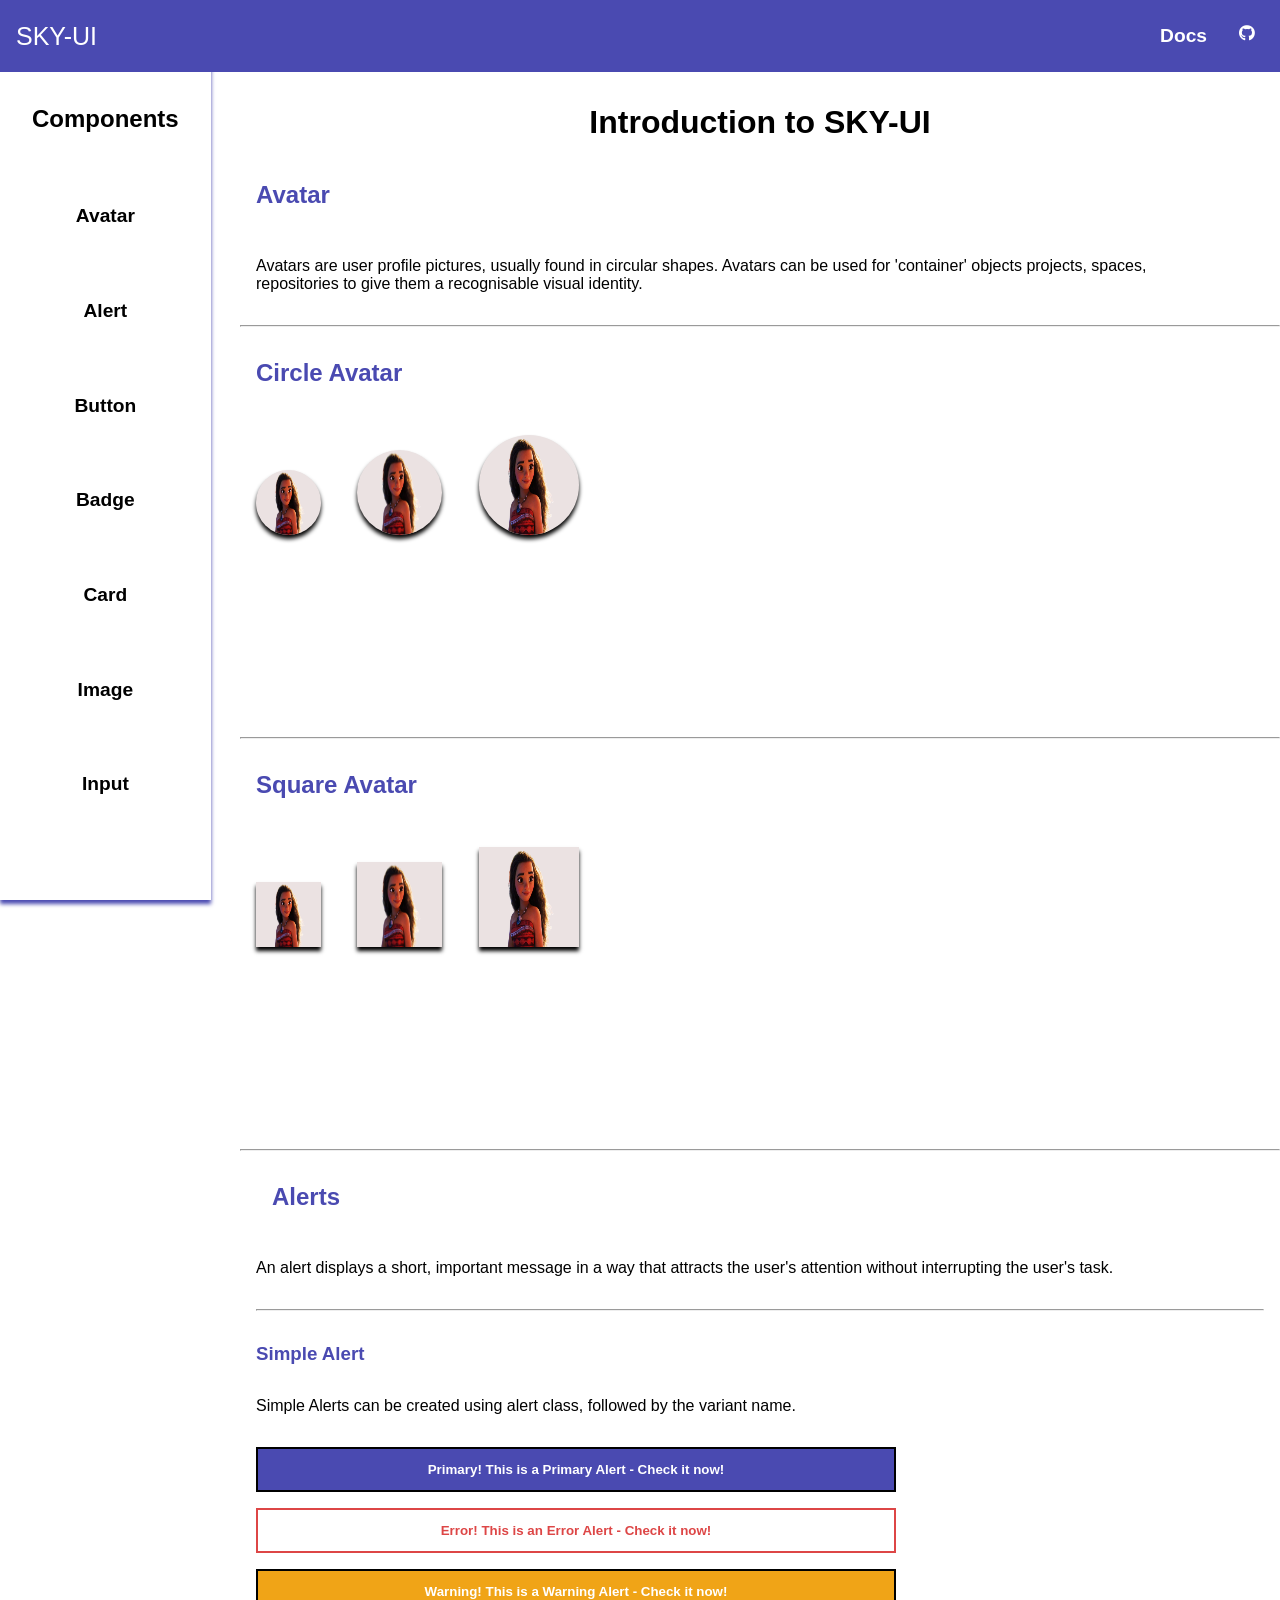
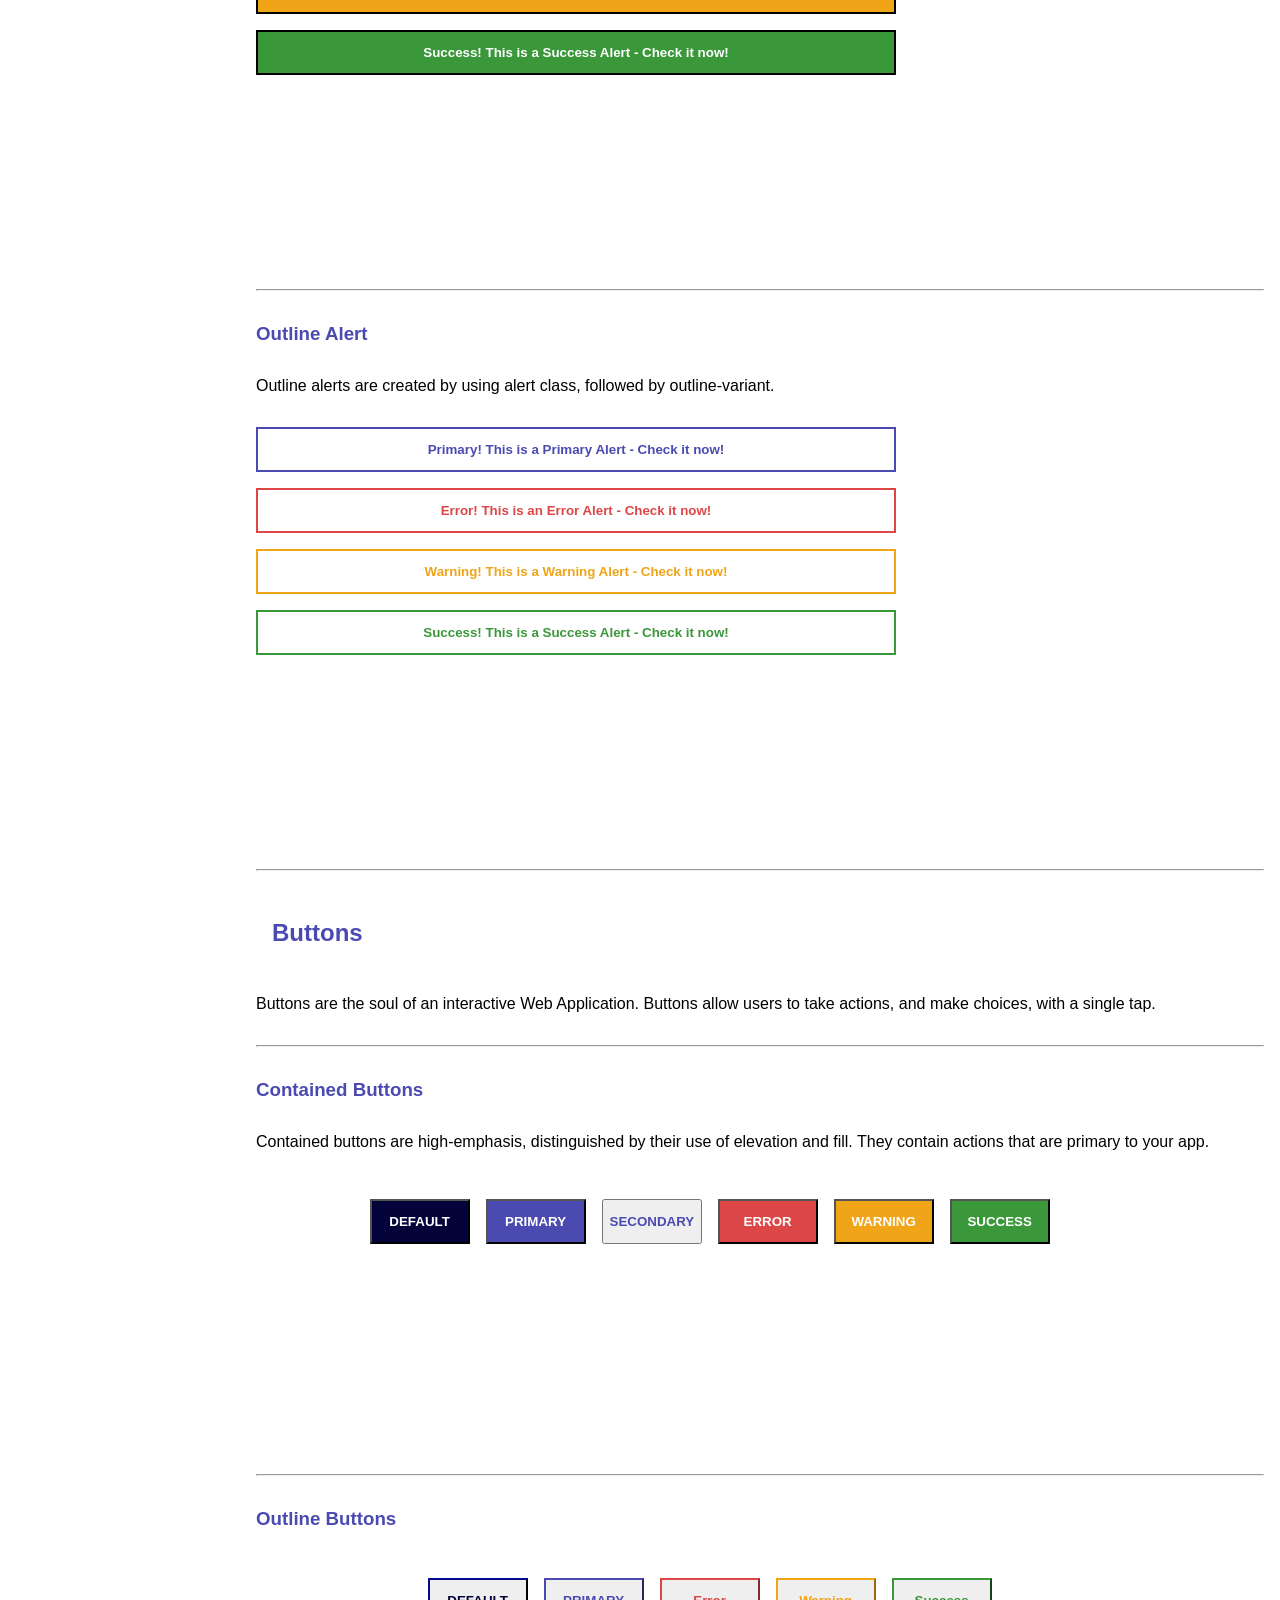
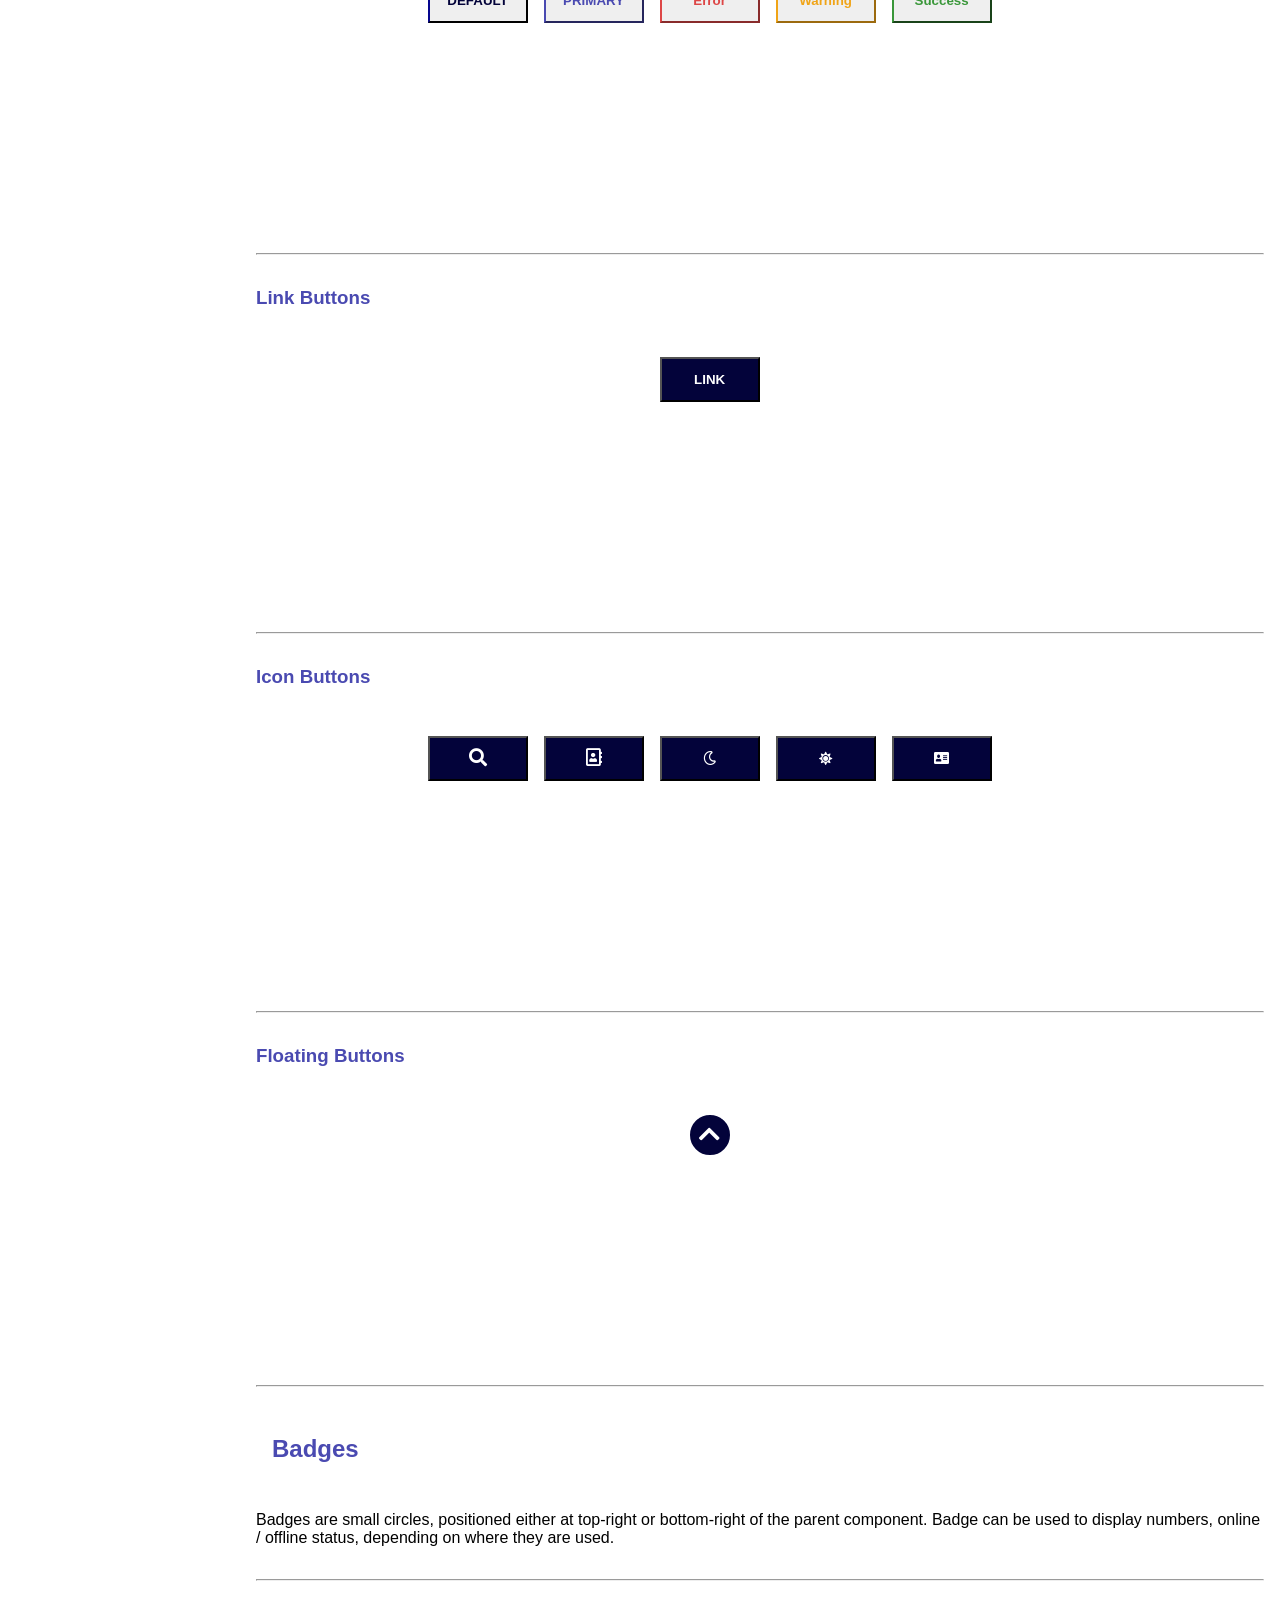
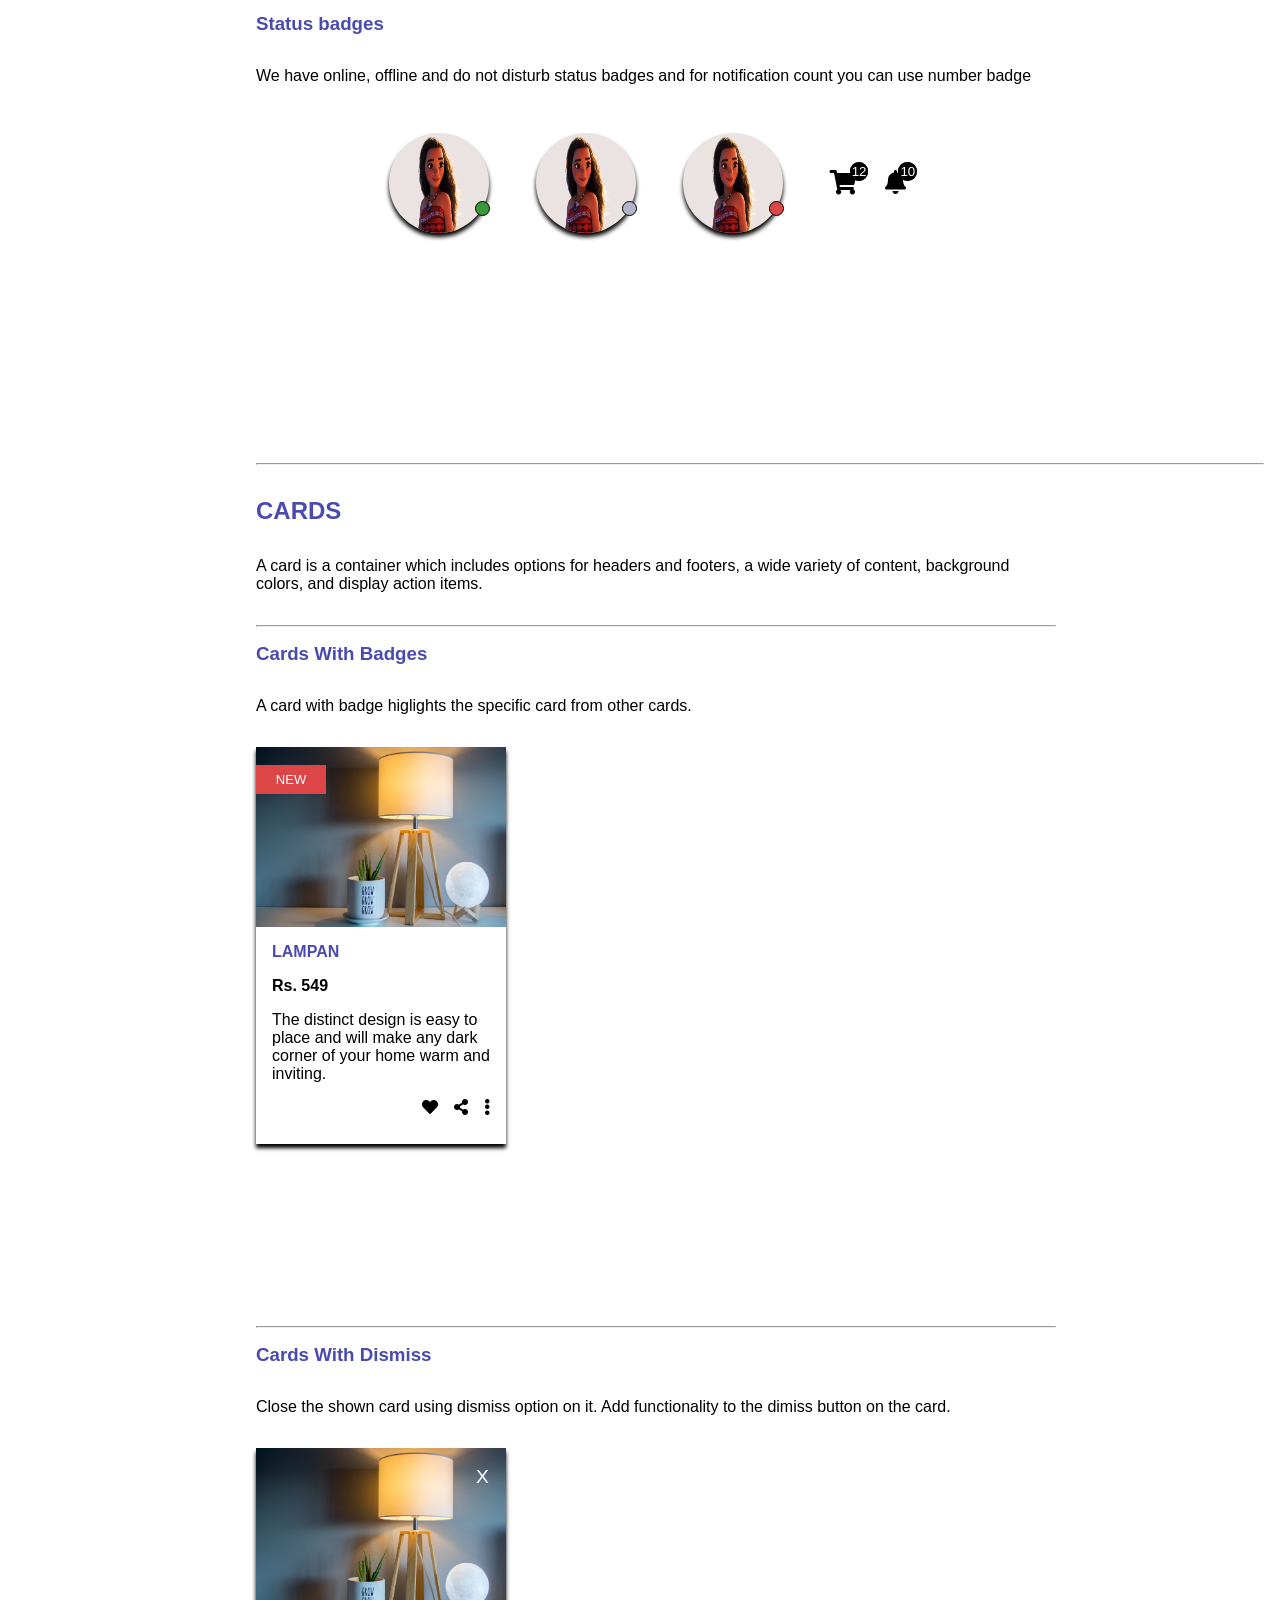
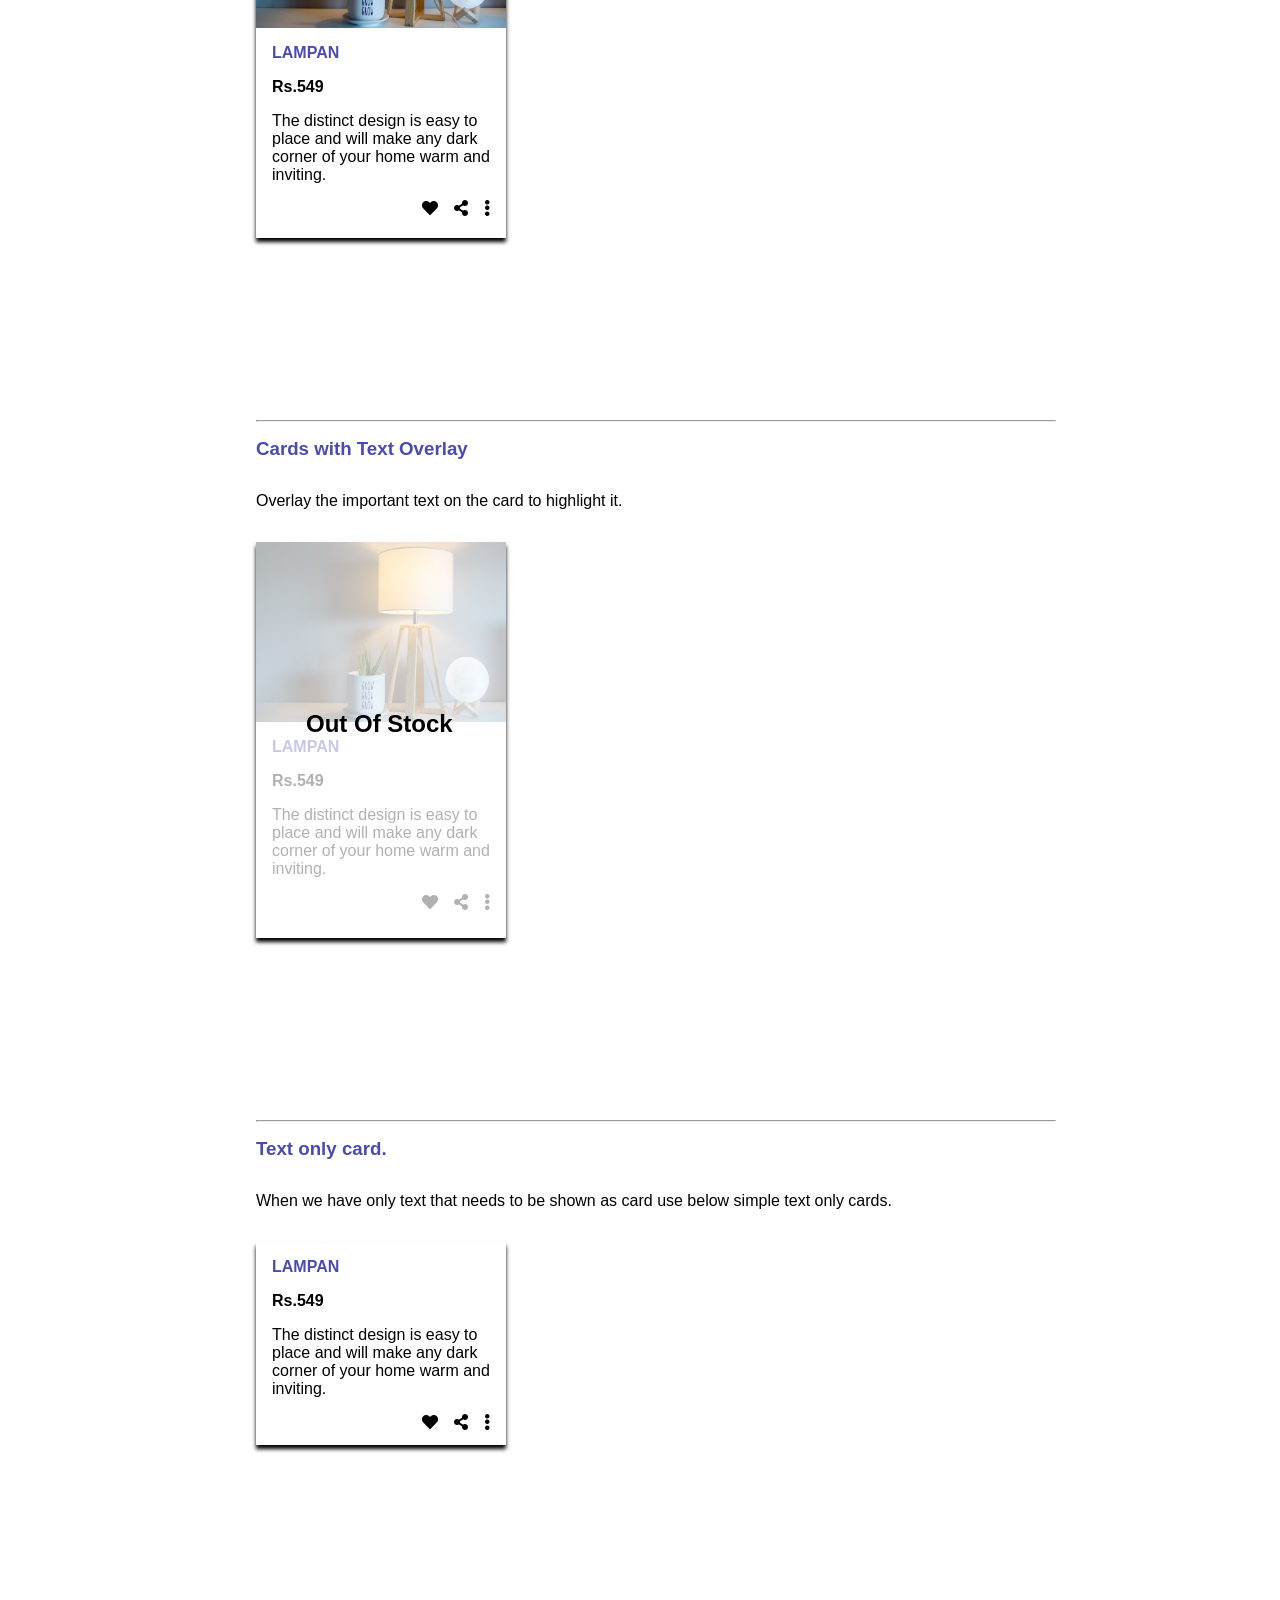
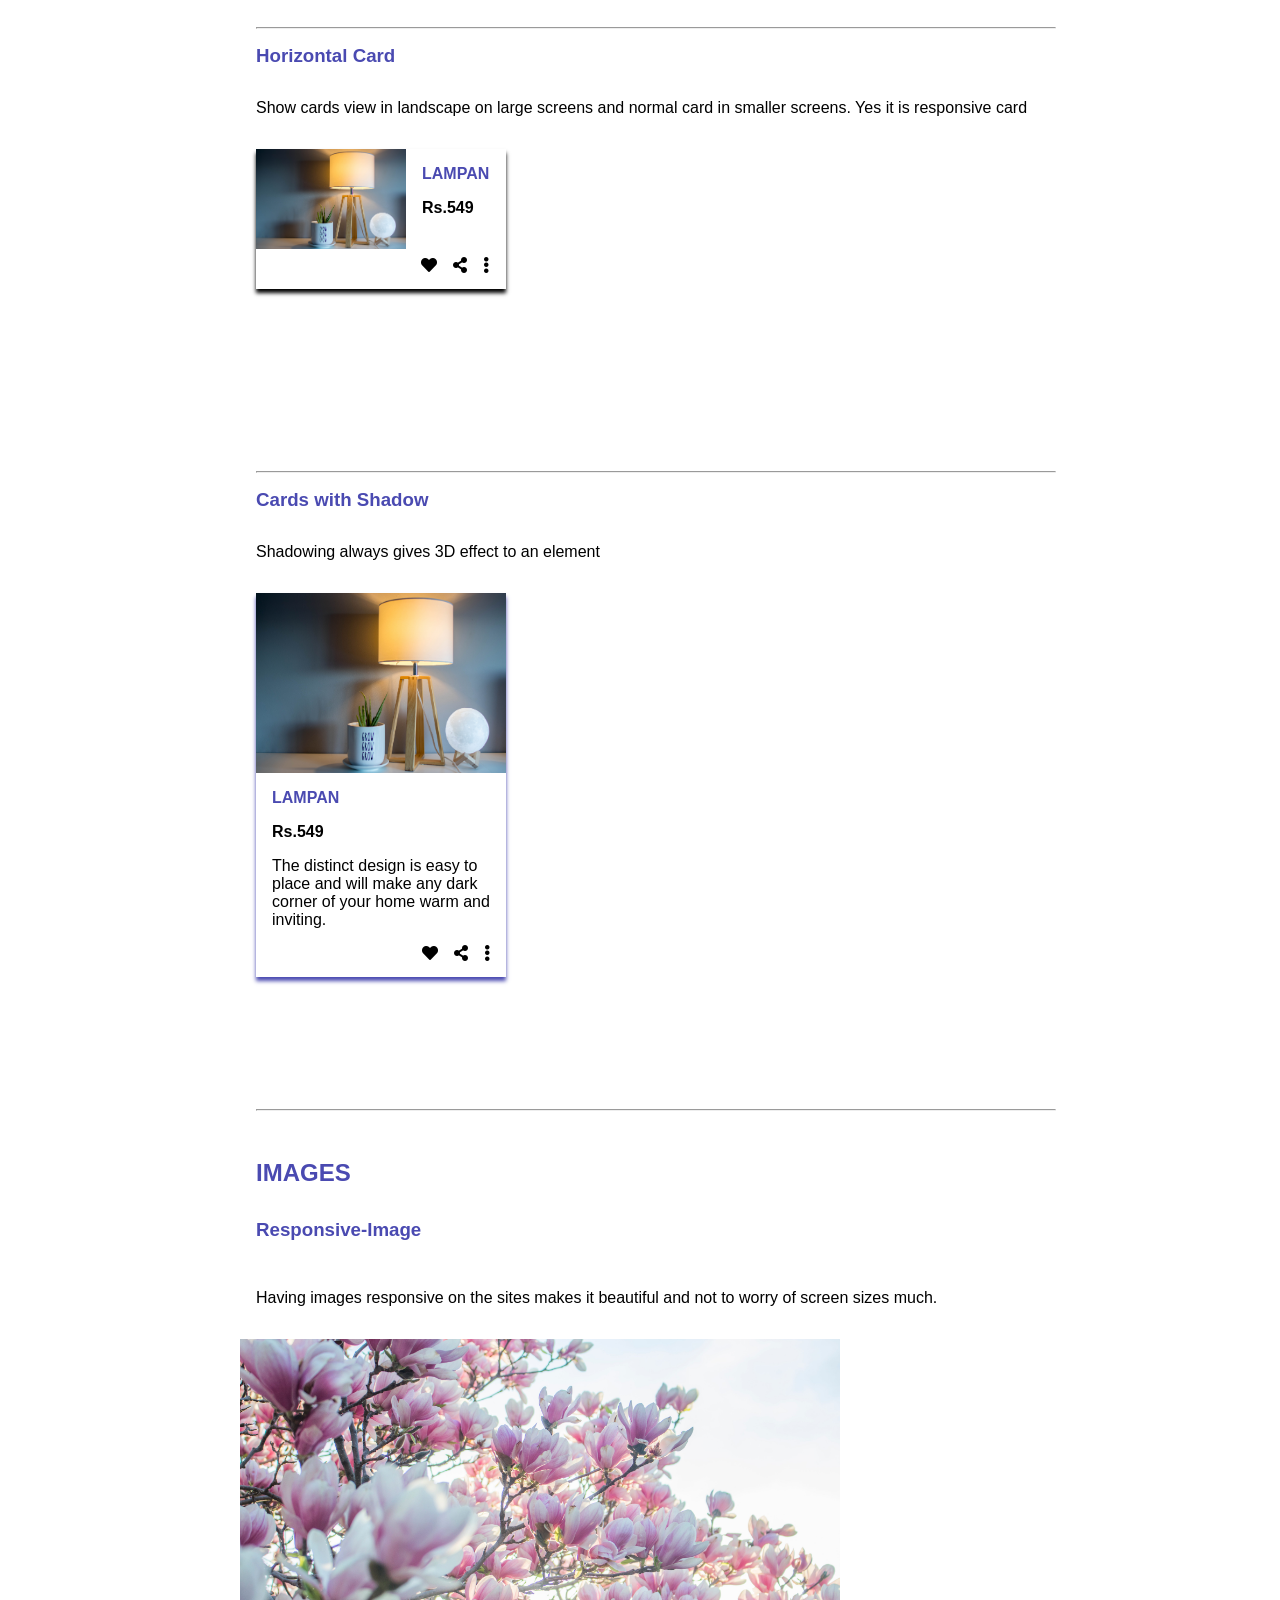
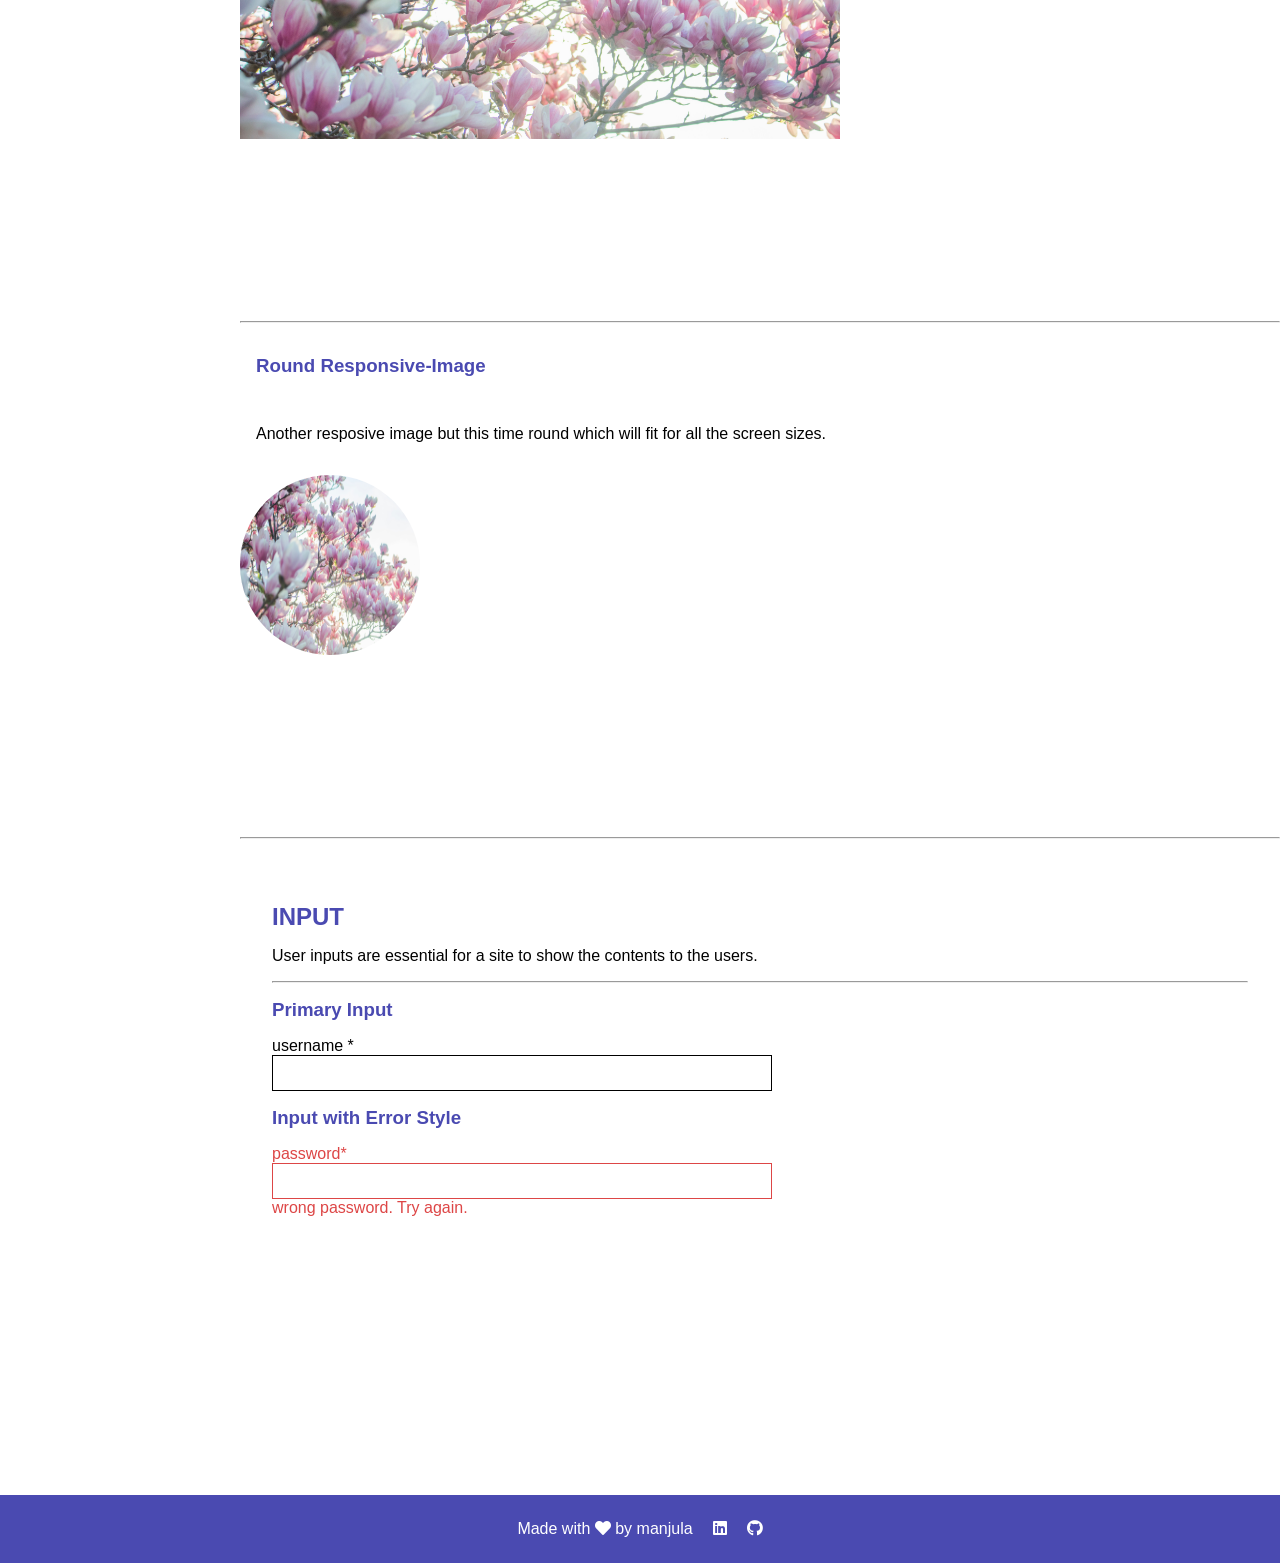
==== commit 49efad9a: "bug fixes" ====
--- a/componets.html
+++ b/componets.html
@@ -39,7 +39,7 @@
 
         <div id="sidebar">
 
-            <h2 class="component-title"> Components</h2>
+            <h1 class="component-title"> Components</h1>
           
             <a class="component-varient" href="#component-avatar">Avatar</a>
             <a class="component-varient"  href="#component-alert">Alert</a>
@@ -71,9 +71,9 @@
             
                <div class="avatarvarientcontainer">
         
-                <img class= "avatar sm" src="/img/img.jpg" alt="" >
-                <img class= "avatar md" src="/img/img.jpg" alt="" >
-                <img class= "avatar lg" src="/img/img.jpg" alt="" >
+                <img class= "avatar sm" src="/img/img1.png" alt="" >
+                <img class= "avatar md" src="/img/img1.png" alt="" >
+                <img class= "avatar lg" src="/img/img1.png" alt="" >
         
                 </div>
         
@@ -92,9 +92,9 @@
         
                  <div class="avatarvarientcontainer">
         
-                    <img class= "avatar-square sq-sm" src="/img/img.jpg" alt="">
-                    <img class= "avatar-square sq-md" src="/img/img.jpg" alt="">
-                    <img class= "avatar-square sq-lg" src="/img/img.jpg" alt="">
+                    <img class= "avatar-square sq-sm" src="/img/img1.png" alt="">
+                    <img class= "avatar-square sq-md" src="/img/img1.png" alt="">
+                    <img class= "avatar-square sq-lg" src="/img/img1.png" alt="">
                 
                  </div>
                  
@@ -181,7 +181,7 @@
             <div class="buttonvarientcontainer">
                <button class="button button-default">DEFAULT</button>
                <button class="button button-primary">PRIMARY</button>
-               <button class="button button-secondary">SECONDARY</button>
+               <button class="button btn-secondary">SECONDARY</button>
                <button class="button button-error">ERROR</button>
                <button class="button button-warning">WARNING</button>
                <button class="button button-success">SUCCESS</button>
@@ -189,7 +189,7 @@
         
            <iframe
           src="https://carbon.now.sh/embed?bg=rgba%28242%2C242%2C247%2C1%29&t=seti&wt=none&l=auto&width=680&ds=true&dsyoff=20px&dsblur=68px&wc=true&wa=true&pv=56px&ph=56px&ln=false&fl=1&fm=Hack&fs=14px&lh=133%25&si=false&es=2x&wm=false&code=%250A%2520%2520%2520%2520%250A%2520%2520%2520%2520%2520%2520%2520%2520%253Cdiv%2520class%253D%2522buttonvarientcontainer%2522%253E%250A%2520%2520%2520%2520%2520%2520%2520%253Cbutton%2520class%253D%2522button%2520button-default%2522%253EDEFAULT%253C%252Fbutton%253E%250A%2520%2520%2520%2520%2520%2520%2520%253Cbutton%2520class%253D%2522button%2520button-primary%2522%253EPRIMARY%253C%252Fbutton%253E%250A%2520%2520%2520%2520%2520%2520%2520%253Cbutton%2520class%253D%2522button%2520button-secondary%2522%253ESECONDARY%253C%252Fbutton%253E%250A%2520%2520%2520%2520%2520%2520%2520%253Cbutton%2520class%253D%2522button%2520button-error%2522%253EERROR%253C%252Fbutton%253E%250A%2520%2520%2520%2520%2520%2520%2520%253Cbutton%2520class%253D%2522button%2520button-warning%2522%253EWARNING%253C%252Fbutton%253E%250A%2520%2520%2520%2520%2520%2520%2520%253Cbutton%2520class%253D%2522button%2520button-success%2522%253ESUCCESS%253C%252Fbutton%253E%250A%2520%2520%2520%2520%2520%2520%2520%253C%252Fdiv%253E%250A%2520%2520%2520%2520%2520%2520%2520%2520%2520%250A%2520%2520%2520%2520%250A%250A%250A%250A%2520%2520%2520%2520%2520%2520%2520%2520"
-          style="width: 100%; height: 100%; max-width: 900px; border:0; transform: scale(1); overflow:hidden;"
+          style="width: 100%; height: 100%;  border:0; transform: scale(1); overflow:hidden;"
           sandbox="allow-scripts allow-same-origin">
         </iframe>
         <hr>
@@ -280,16 +280,16 @@
     
             <div class="badgevarientcontainer">
     
-            <img class="badge online"   src="/img/img.jpg" alt="">
+            <img class="badge online"   src="/img/img1.png" alt="">
             <div class="status status-online"></div>
     
-            <img class="badge offline"   src="/img/img.jpg" alt="">
+            <img class="badge offline"   src="/img/img1.png" alt="">
             <div class="status status-offline"></div>
     
-            <img class="badge dnd"   src="/img/img.jpg" alt="">
+            <img class="badge dnd"   src="/img/img1.png" alt="">
             <div class="status status-dnd"></div>
     
-            <span>
+            <span class="badge2">
                 <span class="numbadge"><i class="fas fa-shopping-cart"></i></span>
                 <span class="number">12</span>
             
@@ -319,7 +319,7 @@
         
             <hr>
         
-            <h2 class="cardvarient-title">Cards With Badges </h2>
+            <h3 class="cardvarient-titles">Cards With Badges </h3>
            
             <p class="discription">A card with badge higlights the specific card from other cards.</p>
     
@@ -346,8 +346,8 @@
     
     <hr>
     
-    <h2 class="cardvarient-title">Cards With Dismiss
-    </h2>
+    <h3 class="cardvarient-titles">Cards With Dismiss
+    </h3>
            
             <p class="discription">Close the shown card using dismiss option on it. Add functionality to the dimiss button on the card.</p>
         
@@ -376,7 +376,7 @@
     </iframe>
      <hr>
     
-     <h2 class="cardvarient-title">Cards with Text Overlay</h2>
+     <h3 class="cardvarient-titles">Cards with Text Overlay</h3>
            
             <p class="discription">Overlay the important text on the card to highlight it. </p>
         
@@ -408,7 +408,7 @@
     
     <hr>
     
-    <h2 class="cardvarient-title">Text only card.</h2>
+    <h3 class="cardvarient-titles">Text only card.</h3>
            
       <p class="discription">When we have only text that needs to be shown as card use below simple text only cards. </p>
         
@@ -438,7 +438,7 @@
     
     <hr>
     
-    <h2 class="cardvarient-title">Horizontal Card</h2>
+    <h3 class="cardvarient-titles">Horizontal Card</h3>
            
             <p class="discription">Show cards view in landscape on large screens and normal card in smaller screens. Yes it is responsive card </p>
         
@@ -468,8 +468,8 @@
     
     <hr>
     
-    <h2 class="cardvarient-title">Cards with Shadow
-    </h2>
+    <h3 class="cardvarient-titles">Cards with Shadow
+    </h3>
            
             <p class="discription">Shadowing always gives 3D effect to an element</p>
     
--- a/landingpage.css
+++ b/landingpage.css
@@ -75,7 +75,7 @@
     padding: 25px;
     justify-content: center;
     gap: 20px;
-    position:static;
+    /* position:absolute; */
     bottom: 0;
     width: 100%;
     color: var(--off-white-);
--- a/style.css
+++ b/style.css
@@ -35,14 +35,14 @@
 }
 
 .component-title{
-    font-size: 25px;
     font-weight: bolder;
     text-align: center;
+    font-size: 1.5rem;
 }
 
 .documentcontent-header{
-    text-align: center;
-    padding: 20px;
+    text-align:center;
+    padding: 1.5rem;
 }
 
 
@@ -68,7 +68,7 @@
 
 #componentsfooter{
     width: 100vw;
-    position: fixed;
+    /* position: fixed; */
 }
 
 @media only screen 
--- a/avatar/avatar.css
+++ b/avatar/avatar.css
@@ -9,8 +9,8 @@
     width: 100%;
     /* justify-content: center;
     align-items: center; */
-    margin: 25px 0;
-    padding: 5px;
+    /* margin: 25px 0; */
+    /* padding: 5px; */
     /* background-color: var(--secondary-color); */
 
 
@@ -18,27 +18,29 @@
 
 .avatarvarienttitle{
     color: var(--primary-color);
-    margin: 10px;
+    margin: 1rem;
 }
 
 .documentcontentheader{
     color: var(--primary-color); 
-    margin: 10px;
+    margin: 1rem;
 }
 
 .avatarvarientpara{
-    margin: 10px;
+    margin: 1rem;
     width: 90%;
 }
 
 
 
 .avatar{
-    height: 100px;
-    width:100px;
+    height: 20vh;
+    width:25vw;
     border-radius: 50%;
-    border: 0.5px solid black;
-    margin: 20px;
+    /* border: 0.5px solid black; */
+    margin: 1rem;
+    background-color: var(--dnd-color);
+    box-shadow: 0 4px 4px 0;
 
 }
 
@@ -61,11 +63,13 @@
 }
 
 .avatar-square{
-    height: 100px;
-    width:100px;
-    border: 0.5px solid black;
+    height: 20vh;
+    width:25vw;
+    /* border: 0.5px solid black; */
+    background-color: var(--dnd-color);
+    box-shadow: 0 4px 4px 0;
 
-    margin: 20px;
+    margin:1rem;
 }
 
 .sq-sm{
--- a/alert/alert.css
+++ b/alert/alert.css
@@ -2,30 +2,30 @@
 
 .alert{
     border: 2px solid black;
-    /* display: flex; */
-    /* justify-content: center; */
-    /* align-items: center; */
+    display: flex; 
+     justify-content: center; 
+     align-items: center;
     font-weight: bold;
-    padding: 10px;
-    margin: 10px 0;
+    font-size: smaller;
+    height: 5vh;
+    width: 50vw;
     color: var(--off-white-);
     background-color: var(--off-white-);
-    width: 70%;
 
 }
 
 .alertvarientcontainer{
-    /* display: flex; */
-    /* flex-direction: column; */
-    /* flex-wrap: wrap; */
-    /* gap: 10px; */
-    margin: 10px;
+    display: flex;
+    flex-direction: column;
+    flex-wrap: wrap;
+    gap: 1rem;
+     /* margin: 10px; */
     /* border: 0.5px solid black; */
     /* justify-content: center; */
     /* align-items: center; */
-    padding: 25px;
+    /* padding: 25px;
     width: 70%;
-    /* background-color: var(--secondary-color); */
+    background-color: var(--secondary-color);  */
 
 }
 
@@ -76,7 +76,7 @@
 #component-alert{
     display: flex;
     flex-direction: column;
-    gap: 20px;
+    gap: 2rem;
     width: 100%;
     padding: 1rem;
 }
--- a/buttons/buttons.css
+++ b/buttons/buttons.css
@@ -6,7 +6,7 @@
     width: 100%;
     margin: auto;
     flex-wrap: wrap;
-    gap: 25px;
+    gap: 2rem;
     padding: 1rem;
     
 }
@@ -20,8 +20,9 @@
 }
 
 .button{
-    height: 35px;
-    width: 100px;
+    height: 5vh;
+    width: 20vw;
+    max-width: 100px;
     font-weight: bolder;
     color: var(--off-white-);
 
@@ -31,9 +32,9 @@
 .buttonvarientcontainer{
     display: flex;
     flex-wrap: wrap;
-    gap: 25px;
+    gap: 1rem;
     justify-content: center;
-    padding: 25px;
+    padding: 1rem;
     /* border: 0.5px solid black; */
     width: 90%;
     /* background-color: var(--secondary-color); */
@@ -59,7 +60,7 @@
     background-color: var(--off-white-);
 }
 
-.button-secondary{
+.btn-secondary{
     color: var(--primary-color);
 }
 
@@ -172,7 +173,7 @@
     border-radius: 50%;
     height: 40px;
     width: 40px;
-    font-size: 25px;
+    font-size: 1.5rem;
     border: 2px solid var(--default-color);
     background-color: var(--default-color);
 
--- a/badges/badges.css
+++ b/badges/badges.css
@@ -1,39 +1,45 @@
 @import url(/components.css);
 
 .badge{
-    height: 75px;
-    width: 75px;
+    height: 100px;
+    width: 100px;
     border-radius: 50%;
-    border: 1px solid black;
+    /* border: 0.5px solid black; */
+    background-color: var(--dnd-color);
+    box-shadow: 0 4px 4px 0;
 }
 
 .badgevarientcontainer{
     display: flex;
     flex-wrap: wrap;
-    gap: 10px;
+    justify-content: center;
+    align-items: center;
+    gap: 1rem;
     /* border:0.5px solid black; */
     /* height: 200px; */
-    padding: 10px;
-    width: 70%;
+    padding: 1rem;
+    width: 80%;
 
 }
 
 .status{
     border-radius: 50%;
-    border:1px solid black;
+    border:0.5px solid black;
     height: 15px;
     width: 15px;
     position: relative;
-    bottom:-50px;
-    left:-25px;
+    bottom:-25px;
+    left:-30px;
 }
+
+
 
 .status-online{
     background-color: var(--success-color);
 }
 
 .status-offline{
-    background-color: var(--dnd-color);
+    background-color: var( --secondary-color);
 }
 
 .status-dnd{
@@ -41,10 +47,10 @@
 }
 .number{
     position: relative;
-    border: 0.5px solid black;
+    border: 2px solid black;
     border-radius: 50%;
-    height: 10px;
-    width: 12px;
+    height:12px;
+    width: 15px;
     font-size: smaller;
     text-align: center;
     top:-15px;
@@ -55,7 +61,7 @@
 }
 
 .numbadge{
-    font-size: 25px;
+    font-size:1.5rem;
 }
 
 
@@ -63,7 +69,7 @@
     display: flex;
     flex-direction: column;
     width: 100%;
-    gap: 25px;
+    gap: 2rem;
     padding: 1rem;
 
 
--- a/card/card.css
+++ b/card/card.css
@@ -1,7 +1,7 @@
 @import url(/components.css);
 
 .img{
-    height:200px;
+    height:20vh;
     width: 100%;
     }
 
@@ -9,15 +9,12 @@
     display: flex;
     flex-direction: column;
     box-shadow: 0 4px 4px 0;
-    max-width: 300px;
+    max-width: 250px;
     height: auto;
-    margin: 50px;
+    /* margin: 50px; */
 }
 
 
-.component-header{
-    padding-top:20px;
-}
 
 
 .highlight-badge{
@@ -33,29 +30,29 @@
 
 .cardvarient-title{
     font-weight: bold;
-    padding: 25px 10px 10px ;
+    padding:1rem;
     
 }
 
 .discription{
-    padding: 15px 10px;
+    margin: 1rem 0;
 
 }
 .cardvarient-subtitle{
     font-weight: bold;
     font-size: medium;
-    padding: 5px 10px;
+    padding-left: 1rem;
 
 }
 
 .cardvarient-discription{
-    padding: 10px;
+    padding: 1rem;
 }
 
 .icons{
     display: flex;
-    gap: 25px;
-    padding-right: 15px;
+    gap: 1rem;
+    padding-right:1rem;
     justify-content: flex-end;
 }
 
@@ -65,7 +62,7 @@
     color: var( --off-white-);
     font-size:larger;
     top:-350px;
-    right: -260px;
+    right: -220px;
 
 }
 
@@ -76,9 +73,9 @@
 .overlay-text{
     font-weight: bolder;
     position: relative;
-    top:-220px;
-    right: -80px;
-    font-size: 22px;
+    top:-200px;
+    right: -50px;
+    font-size:1.5rem;
 }
 
 .overlay{
@@ -98,32 +95,32 @@
 }
 
 #horizontal-cardimg{
-    margin-bottom: 50px;
+    margin-bottom: 1rem;
     height:100px;
     width: 150px;
 
 }
 
 .horizontal{
-    padding: 0 30px;
-    margin: 20px 0;
+    padding: 0 1rem;
+    margin: 1rem 0;
 }
 
 .horizontal-icons{
-    padding: 20px;
+    padding: 1.5rem 1rem 1rem 0;
 }
 
 #card-shadow{
-    padding-bottom: 15px;
+    padding-bottom:1rem;
     box-shadow: 0 4px 4px 0 var(--primary-color);
 }
 
 #cards{
     display: flex;
     flex-direction: column;
-    gap: 20px;
-    width: 100%;
-    margin: auto;
+    gap: 1rem;
+    width: 80%;
+    /* margin: auto; */
     padding: 1rem;
 }
 
@@ -132,4 +129,10 @@
 }
 .cardvarient-title{
     color: var(--primary-color);
+}
+
+.cardvarient-titles{
+    color: var(--primary-color);
+
+     
 }
--- a/images/image.css
+++ b/images/image.css
@@ -17,8 +17,9 @@
     flex-direction: column;
     gap: 1rem;
     width: 100%;
-    padding: 2rem;
+    padding: 2rem 0;
 }
 .cardvarient-header{
     color: var(--primary-color);
+    padding:0 1rem;
 }
--- a/input/input.css
+++ b/input/input.css
@@ -3,7 +3,7 @@
 #component-input{
     display: flex;
     flex-direction: column;
-    gap: 20px;
+    gap: 1rem;
     width: 100%;
     margin: auto;
     padding: 2rem;
@@ -14,14 +14,14 @@
 .input-group{
     display: flex;
     flex-direction: column;
-    max-width:700px;
+    max-width:500px;
     min-width: 300px;
 
 
 }
 
 input{
-    height: 35px;
+    height:4vh;
     border: 1px solid black;
     
     
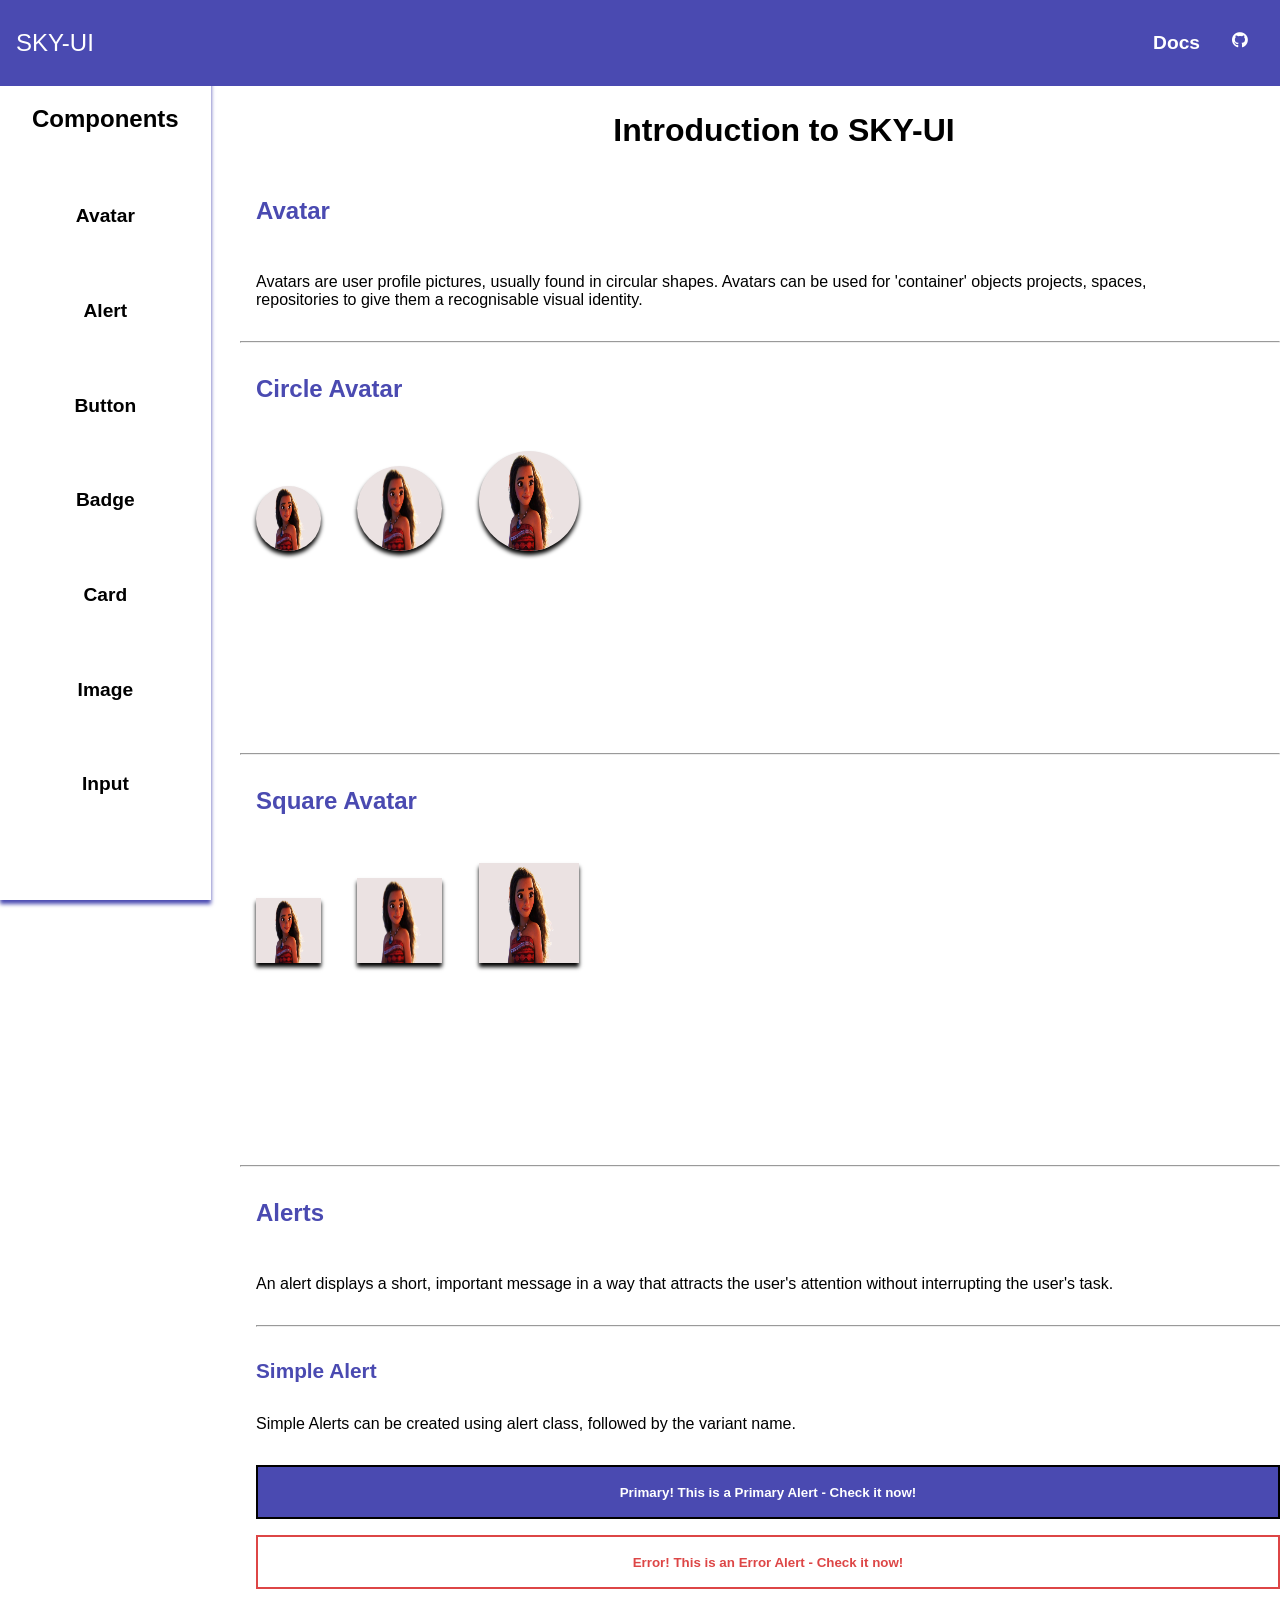
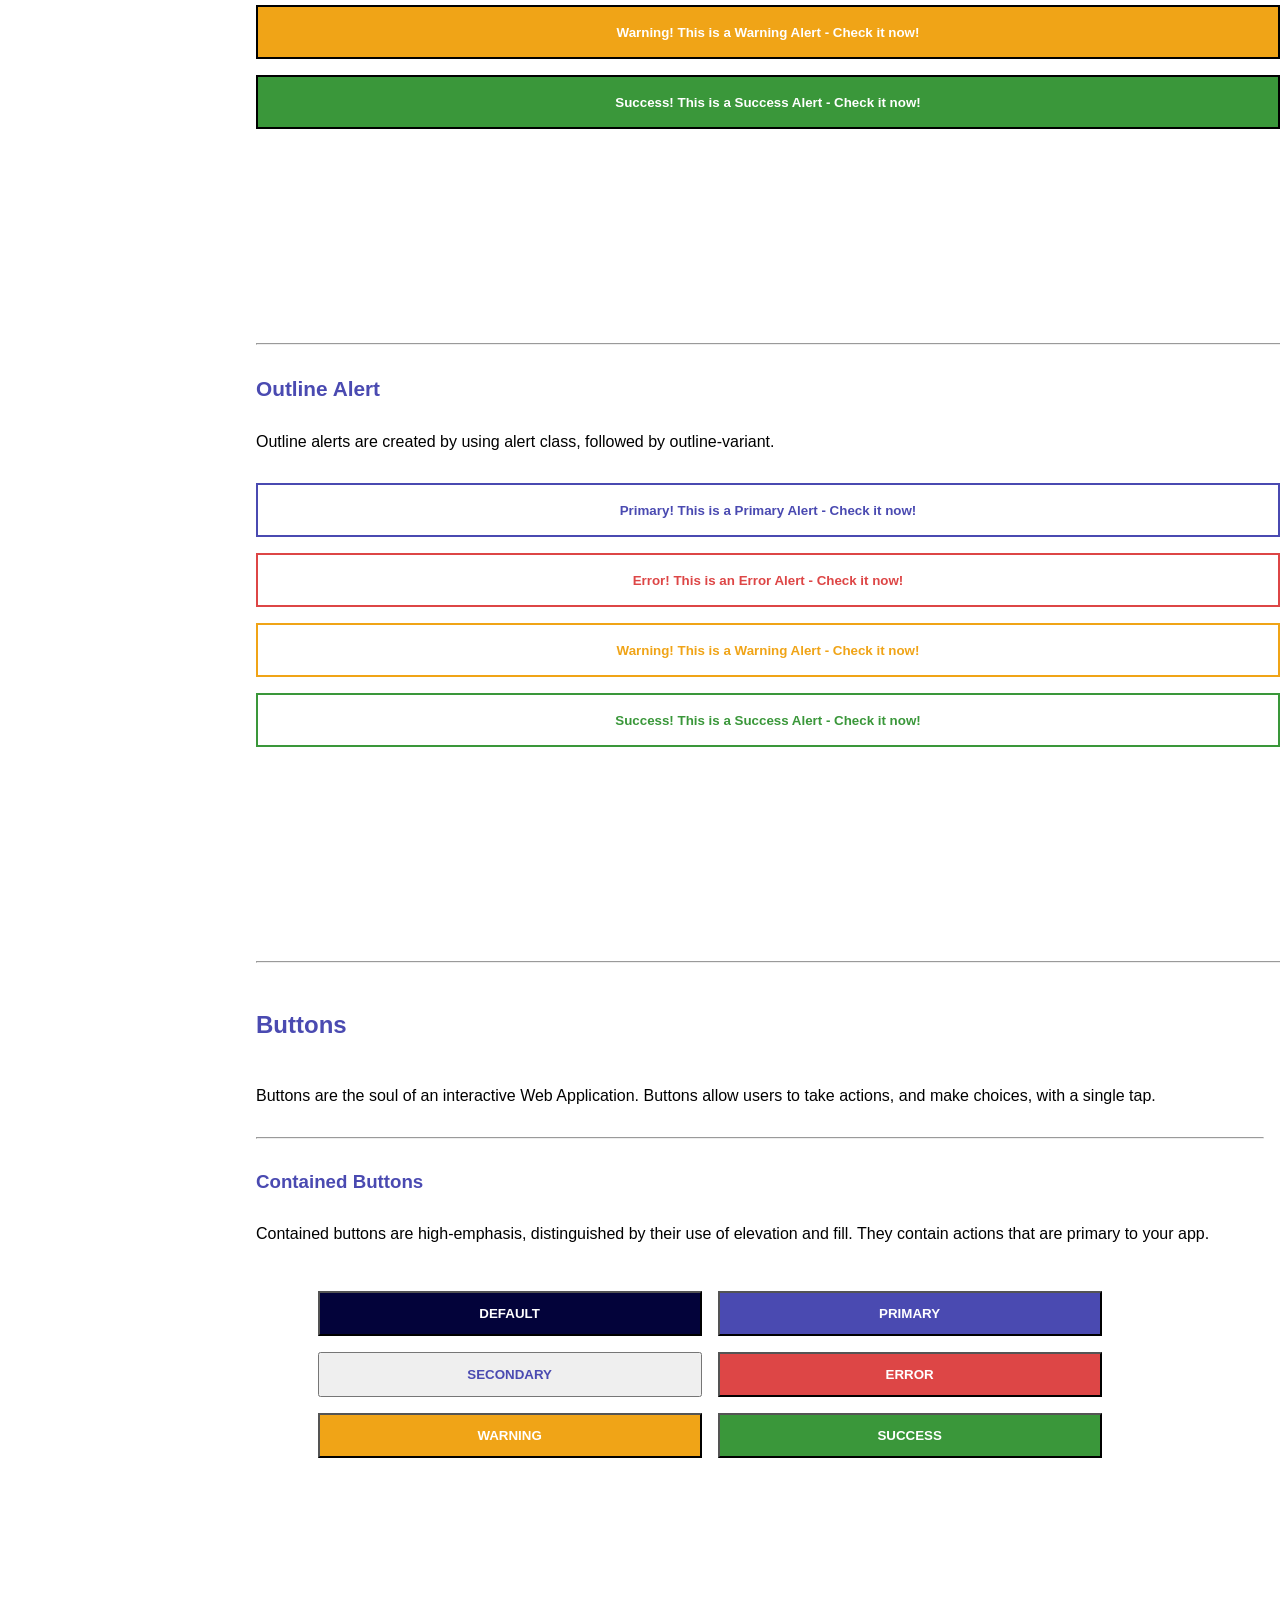
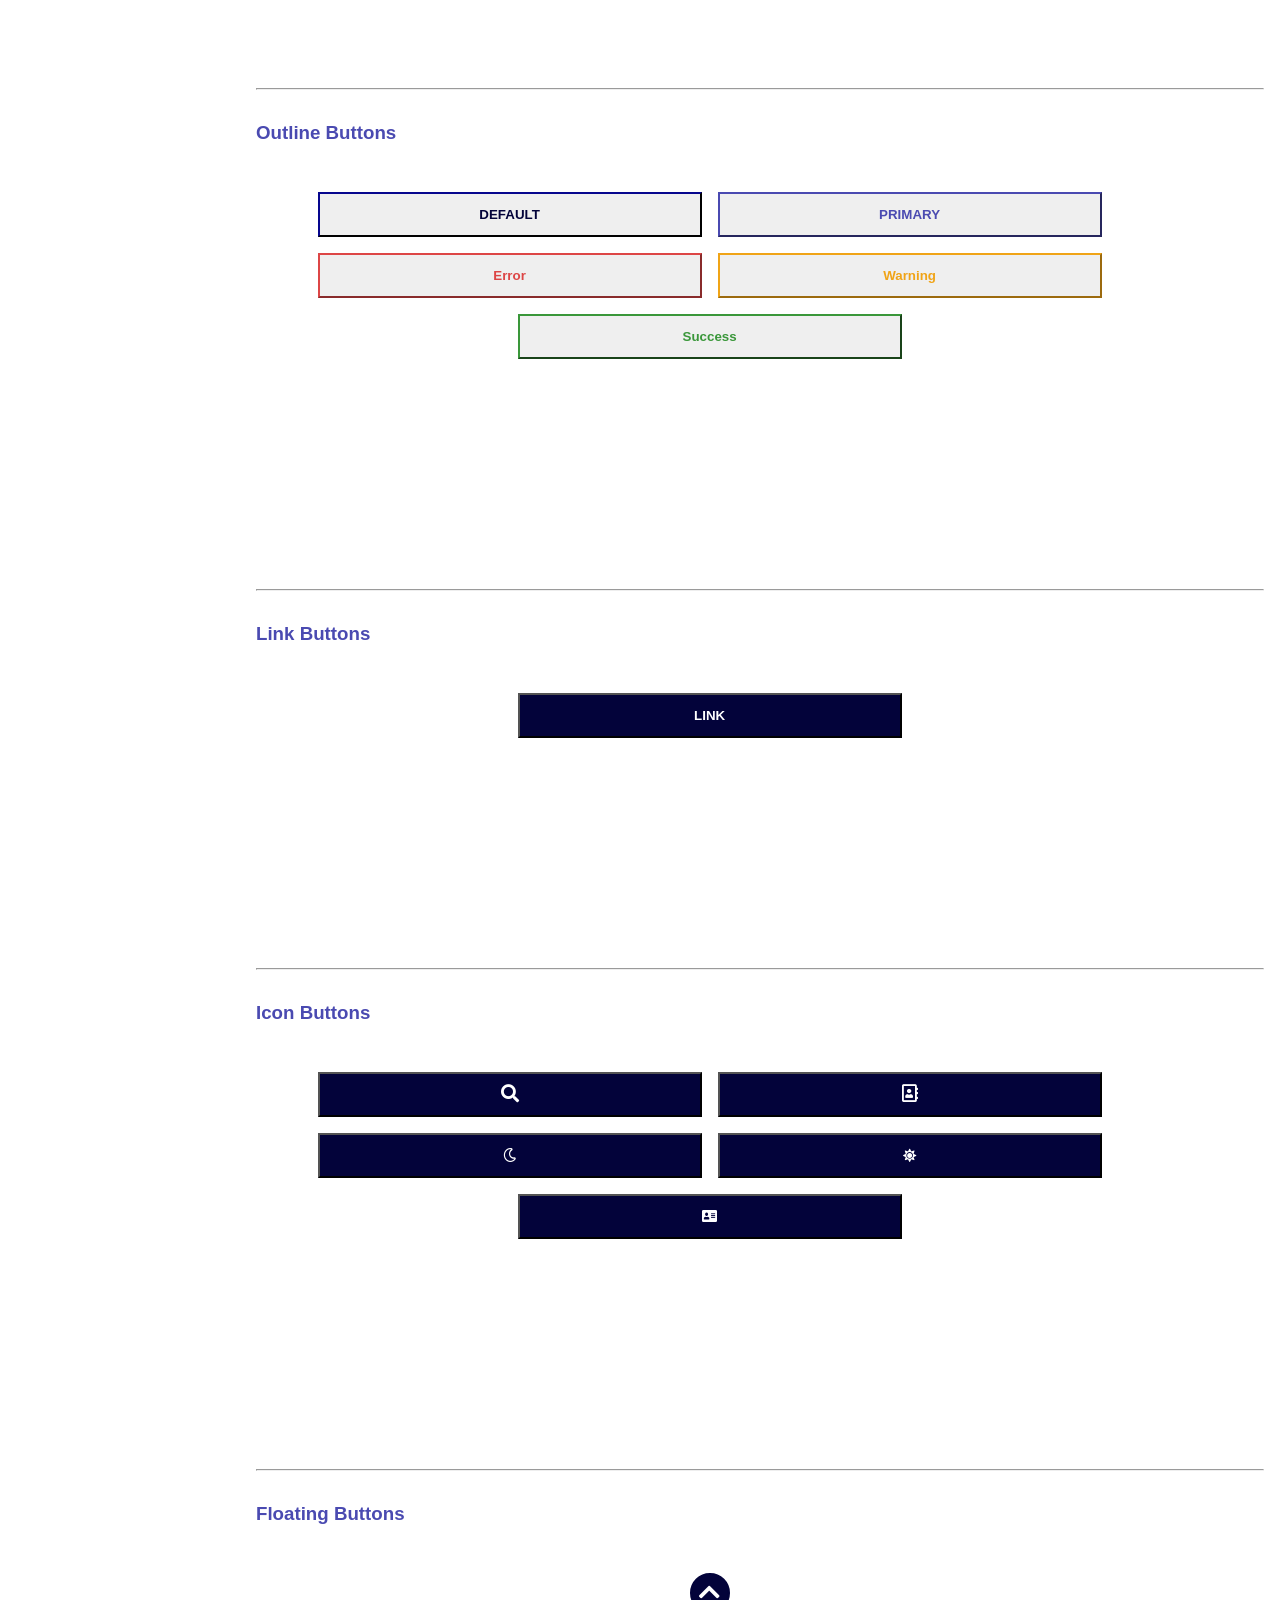
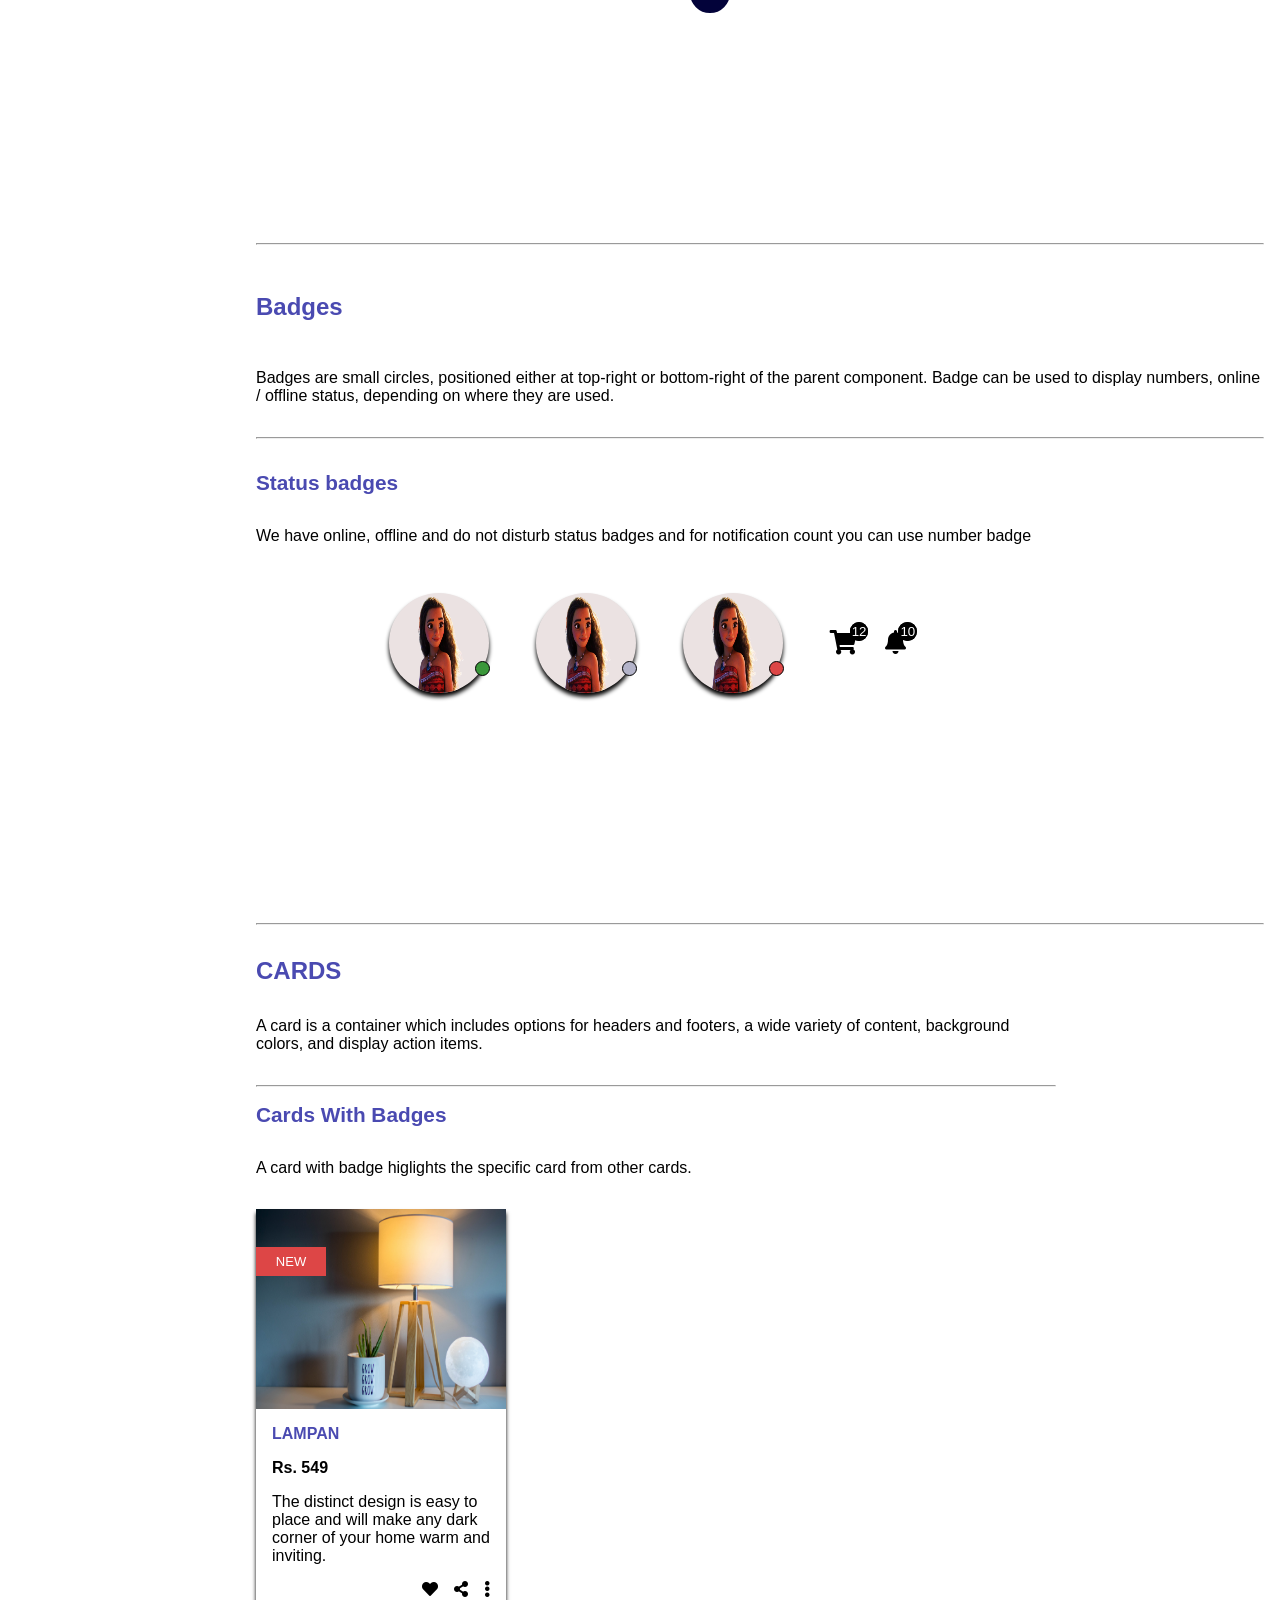
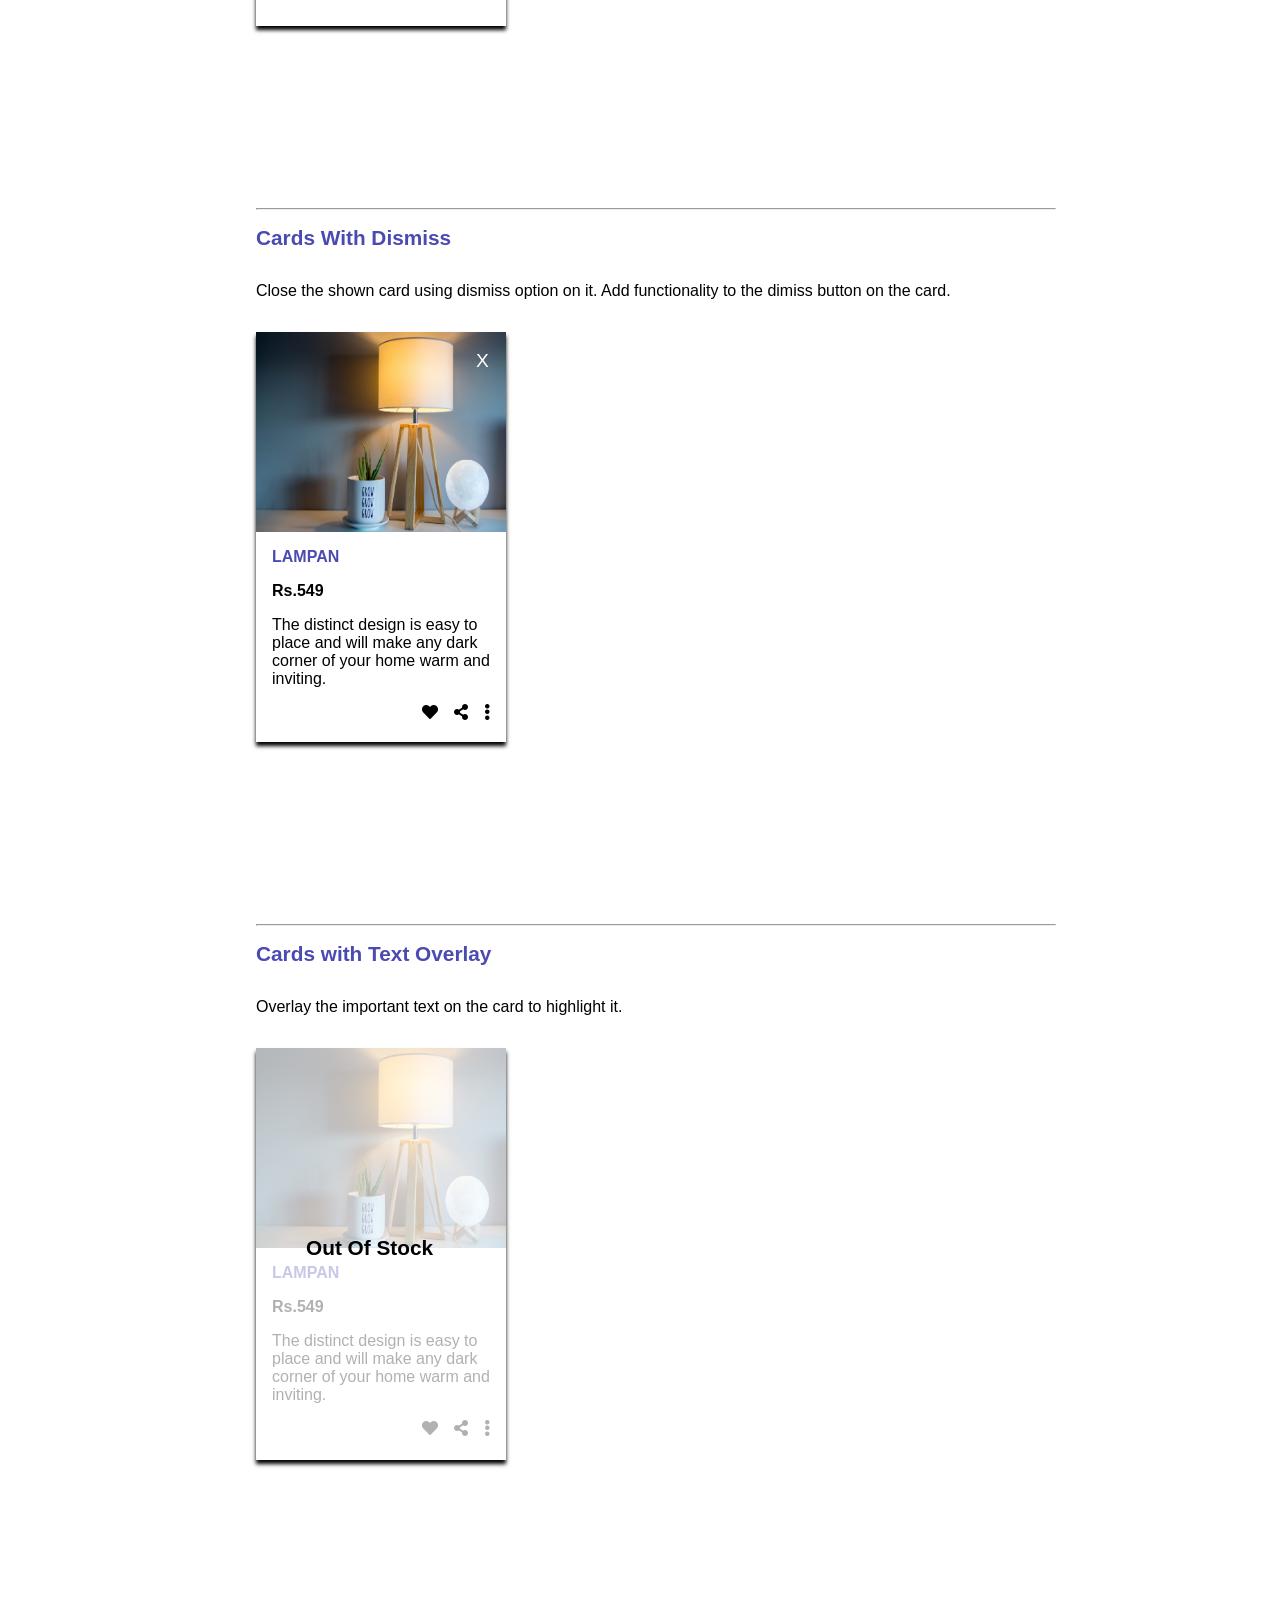
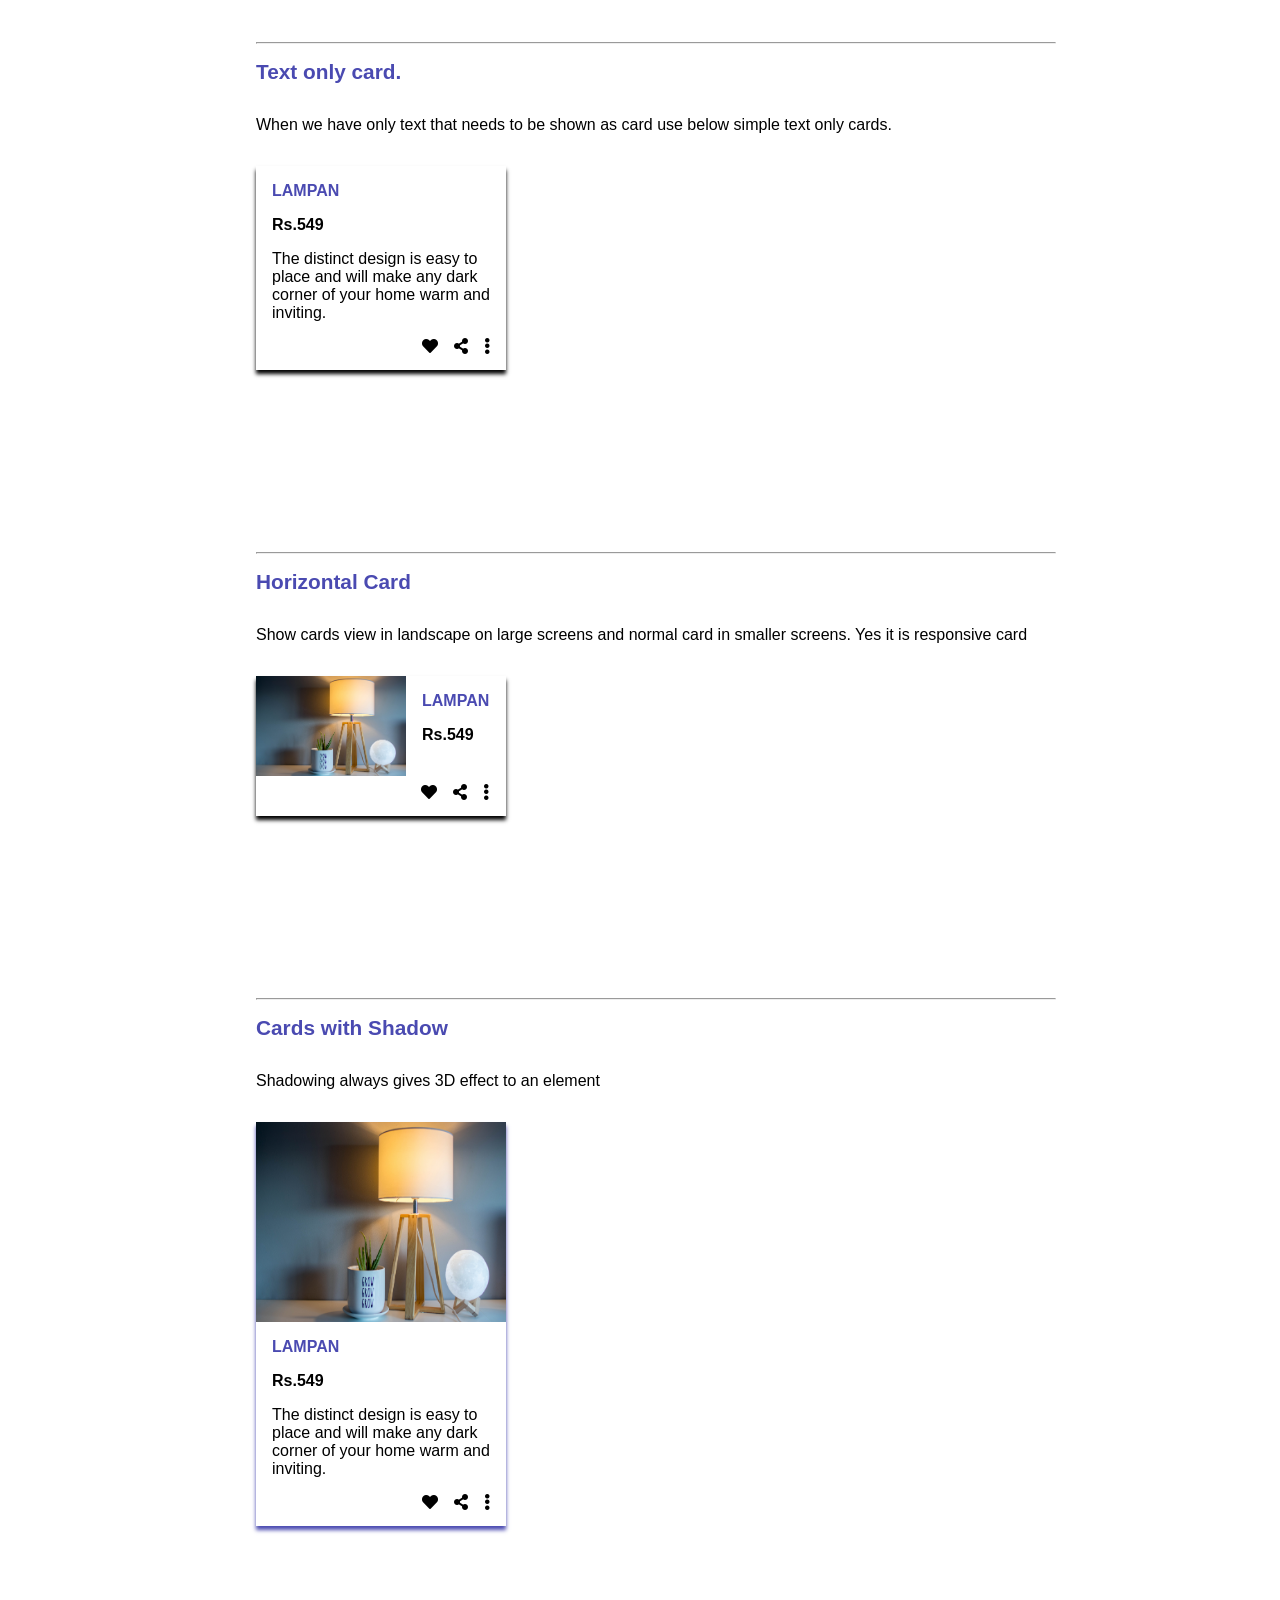
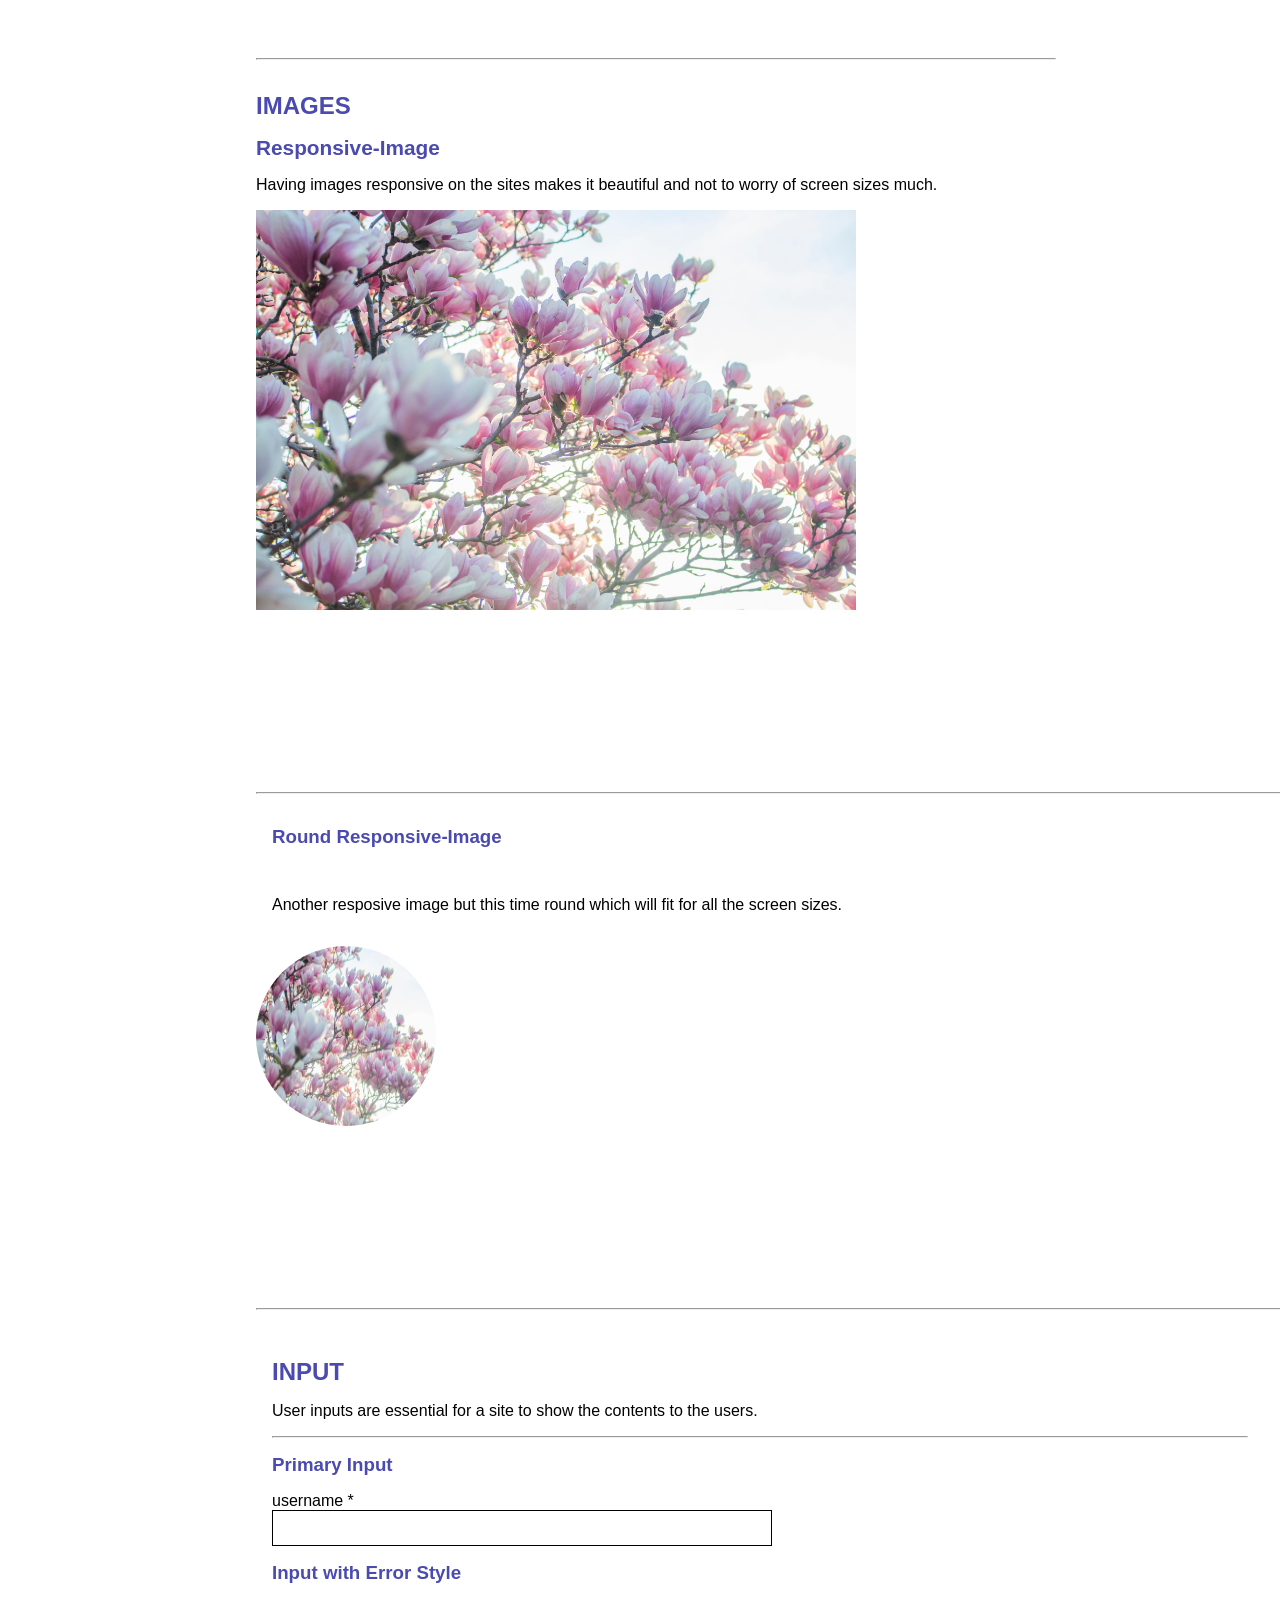
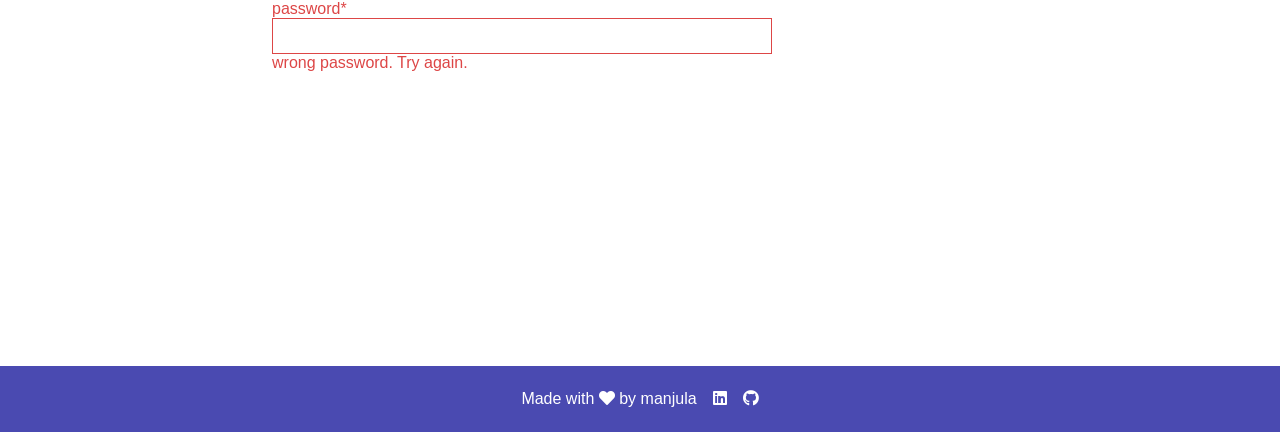
==== commit c0f83baf: "." ====
--- a/componets.html
+++ b/componets.html
@@ -503,8 +503,8 @@
     
         
     
-        <h3 class="cardvarient-title">Responsive-Image</h3>
-        <p class="cardvarient-discription">Having images responsive on the sites makes it beautiful and not to worry of screen sizes much.</p>
+        <h3 class="cardvarient-titles">Responsive-Image</h3>
+        <p class="cardvarient-discriptions">Having images responsive on the sites makes it beautiful and not to worry of screen sizes much.</p>
         <img class="imgvarient1" src="/img/img3.jpg" alt="">
     
         <iframe
--- a/landingpage.css
+++ b/landingpage.css
@@ -6,19 +6,17 @@
     background-color: var(--primary-color);
     display: flex;
     justify-content: space-between;
-    /* height: 75px; */
     align-items: center;
-    padding-left: 1rem;
+    justify-content: space-between;
     color: var(--off-white-);
-   
-    
+ 
 }
 
 
 .nav-contents{
     display: flex;
     gap: 2rem;
-    margin: 25px;
+    margin: 2rem;
 }
 
 #container{
@@ -61,8 +59,8 @@
     background-color: rgb(250, 246, 246);
     /* height: 15rem; */
     justify-content: center;
-    margin: 50px;
-    padding: 10px;
+    margin:5rem;
+    padding: 1rem;
     
 }
 
@@ -72,11 +70,10 @@
     background-color: var(--primary-color);
     /* height: 75px; */
     align-items: center;
-    padding: 25px;
+    padding:1.5rem;
     justify-content: center;
-    gap: 20px;
-    /* position:absolute; */
-    bottom: 0;
+    gap: 1rem;
+    
     width: 100%;
     color: var(--off-white-);
 
@@ -84,8 +81,10 @@
 
 #header-title{
     color: white;
-    font-size: 25px;
+    font-size: 1.5rem;
     text-decoration: none;
+    margin: 1rem;
+
 }
 /* /* a{
     text-decoration: none;
--- a/style.css
+++ b/style.css
@@ -42,7 +42,9 @@
 
 .documentcontent-header{
     text-align:center;
-    padding: 1.5rem;
+    margin: 2rem;
+    font-size: 2rem;
+    width: 80vw;
 }
 
 
@@ -51,7 +53,7 @@
 #hero{
     position: fixed;
     z-index:99;
-    width: 100%;
+    width: 100vw;
 
 }
 
@@ -68,7 +70,9 @@
 
 #componentsfooter{
     width: 100vw;
-    /* position: fixed; */
+    position: absolute;
+    margin: 1rem 0;
+    
 }
 
 @media only screen 
--- a/alert/alert.css
+++ b/alert/alert.css
@@ -7,8 +7,9 @@
      align-items: center;
     font-weight: bold;
     font-size: smaller;
-    height: 5vh;
-    width: 50vw;
+    height: 6vh;
+    width: 80vw;
+    padding: 1rem;
     color: var(--off-white-);
     background-color: var(--off-white-);
 
@@ -35,6 +36,7 @@
 
 .alertvarienttitle{
     color: var(--primary-color);
+    font-size: 1.3rem;
 }
 
 .primary{
@@ -78,8 +80,9 @@
     flex-direction: column;
     gap: 2rem;
     width: 100%;
-    padding: 1rem;
+    margin: 1rem;
+
 }
 .documentationcontentheader{
-    margin: 1rem;
+    margin: 1rem 0;
 }
--- a/buttons/buttons.css
+++ b/buttons/buttons.css
@@ -21,8 +21,8 @@
 
 .button{
     height: 5vh;
-    width: 20vw;
-    max-width: 100px;
+    width: 30vw;
+    /* max-width: 100px; */
     font-weight: bolder;
     color: var(--off-white-);
 
--- a/badges/badges.css
+++ b/badges/badges.css
@@ -81,5 +81,6 @@
 
 .badgevarienttitle{
     color: var(--primary-color);
+    font-size: 1.3rem;
 
 }
--- a/card/card.css
+++ b/card/card.css
@@ -1,7 +1,7 @@
 @import url(/components.css);
 
 .img{
-    height:20vh;
+    height:200px;
     width: 100%;
     }
 
@@ -61,7 +61,7 @@
     position: relative;
     color: var( --off-white-);
     font-size:larger;
-    top:-350px;
+    top:-370px;
     right: -220px;
 
 }
@@ -75,7 +75,7 @@
     position: relative;
     top:-200px;
     right: -50px;
-    font-size:1.5rem;
+    font-size:1.3rem;
 }
 
 .overlay{
@@ -84,13 +84,14 @@
 }
 
 #card-textonly{
-    padding-bottom: 15px;
+    padding-bottom: 1rem;
     
 }
 
 #card-horizontalcard{
     display: flex;
     flex-direction: row;
+    width: 70vh;
 
 }
 
@@ -129,10 +130,11 @@
 }
 .cardvarient-title{
     color: var(--primary-color);
+    
 }
 
 .cardvarient-titles{
     color: var(--primary-color);
-
+    font-size: 1.3rem;
      
 }
--- a/images/image.css
+++ b/images/image.css
@@ -2,7 +2,7 @@
 
 .imgvarient1{
     height: auto;
-    width: 100%;
+    width: 80%;
     max-width: 600px;
 }
 
@@ -17,9 +17,8 @@
     flex-direction: column;
     gap: 1rem;
     width: 100%;
-    padding: 2rem 0;
+    margin: 1rem ;
 }
 .cardvarient-header{
     color: var(--primary-color);
-    padding:0 1rem;
 }
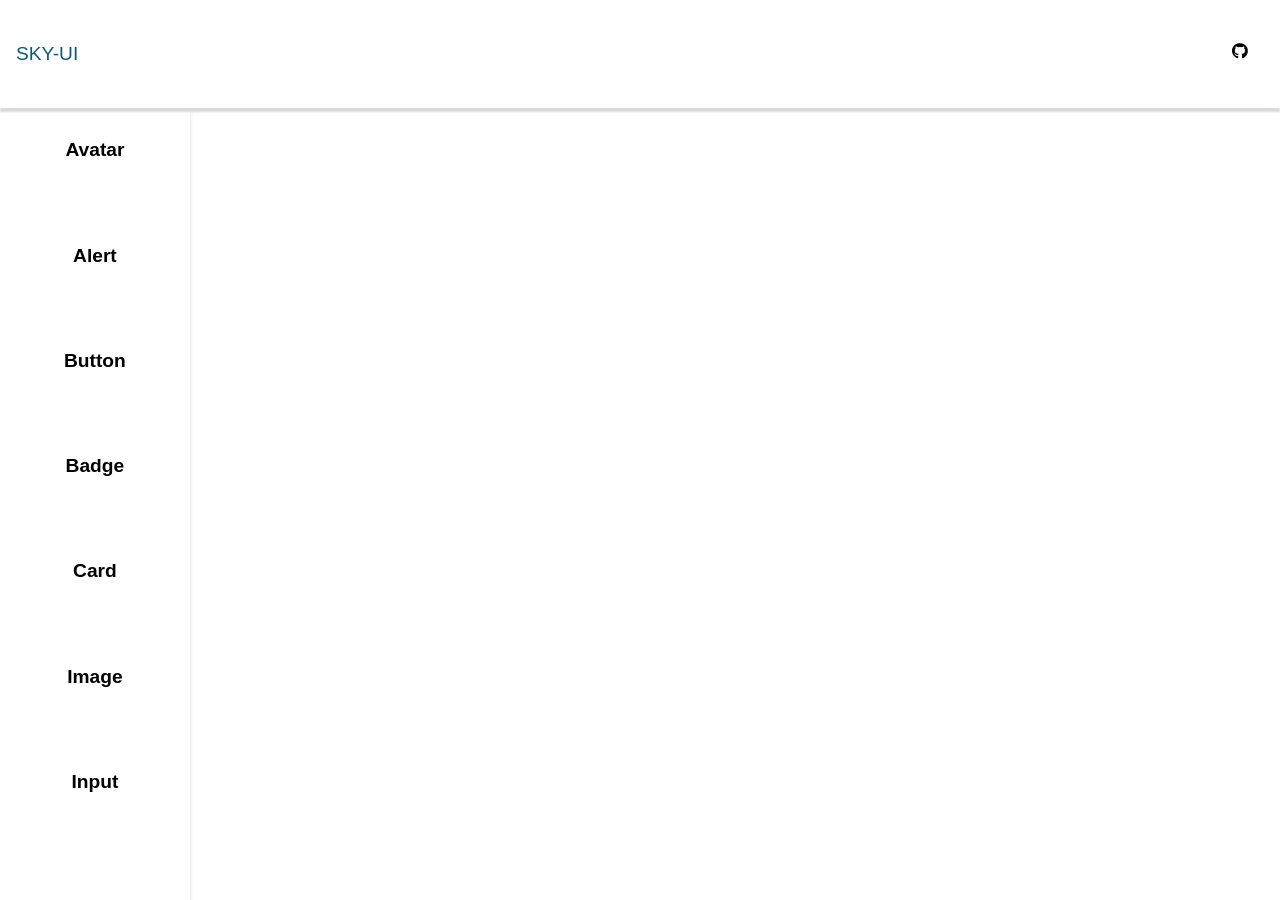
==== commit ee092f9e: "updated the side bar" ====
--- a/componets.html
+++ b/componets.html
@@ -39,10 +39,8 @@
 
         <div id="sidebar">
 
-            <h1 class="component-title"> Components</h1>
-          
-            <a class="component-varient" href="#component-avatar">Avatar</a>
-            <a class="component-varient"  href="#component-alert">Alert</a>
+            <a class="component-varient" href="/avatar/avatar.html">Avatar</a>
+            <a class="component-varient"  href="/alert/alert.html">Alert</a>
             <a  class="component-varient" href="#btn">Button</a>
             <a class="component-varient" href="#component-badges">Badge</a>
             <a class="component-varient"  href="#cards">Card</a>
@@ -54,528 +52,13 @@
         </div>
 
 
-        <div id="documentcontent">
-            <h1 class="documentcontent-header " >Introduction to SKY-UI</h1>
-            
-
-            <div id="component-avatar">
-
-                <h2 class="documentcontentheader">Avatar</h2>
-                <p class="avatarvarientpara">Avatars are user profile pictures, usually found in circular shapes. Avatars can be used for 'container' objects projects, spaces, repositories to give them a recognisable visual identity.</p>
-                <hr>
-           
-        
-            
-        
-                <h2 class="avatarvarienttitle">Circle Avatar</h2>
-            
-               <div class="avatarvarientcontainer">
-        
-                <img class= "avatar sm" src="/img/img1.png" alt="" >
-                <img class= "avatar md" src="/img/img1.png" alt="" >
-                <img class= "avatar lg" src="/img/img1.png" alt="" >
-        
-                </div>
-        
-                <iframe
-          src="https://carbon.now.sh/embed?bg=rgba%28242%2C242%2C247%2C1%29&t=seti&wt=none&l=auto&width=680&ds=true&dsyoff=20px&dsblur=68px&wc=true&wa=true&pv=56px&ph=56px&ln=false&fl=1&fm=Hack&fs=14px&lh=133%25&si=false&es=2x&wm=false&code=%250A%2520%2520%2520%2520%250A%2520%2520%2520%2520%2520%2520%2520%2520%2520%253Cdiv%2520class%253D%2522avatarvarientcontainer%2522%253E%250A%250A%2520%2520%2520%2520%2520%2520%2520%2520%253Cimg%2520class%253D%2520%2522avatar%2520sm%2522%2520src%253D%2522%252Fimg%252Fimg.jpg%2522%2520alt%253D%2522%2522%2520%253E%250A%2520%2520%2520%2520%2520%2520%2520%2520%253Cimg%2520class%253D%2520%2522avatar%2520md%2522%2520src%253D%2522%252Fimg%252Fimg.jpg%2522%2520alt%253D%2522%2522%2520%253E%250A%2520%2520%2520%2520%2520%2520%2520%2520%253Cimg%2520class%253D%2520%2522avatar%2520lg%2522%2520src%253D%2522%252Fimg%252Fimg.jpg%2522%2520alt%253D%2522%2522%2520%253E%250A%250A%2520%2520%2520%2520%2520%2520%2520%2520%253C%252Fdiv%253E%250A%2520%2520%2520%2520%2520%2520%2520%2520%2520%250A%2520%2520%2520%2520%2520%2520%2520%2520%2520%250A%2520%2520%2520%2520%250A%250A%250A%250A%2520%2520%2520%2520%2520%2520%2520%2520"
-          style="width: 100%; height: 100%; max-width:900px; border:0; transform: scale(1); overflow:hidden;"
-          sandbox="allow-scripts allow-same-origin">
-        </iframe>
-
-        <hr>
-        
-        
-              
-        
-                    <h2 class="avatarvarienttitle">Square Avatar</h2>
-        
-                 <div class="avatarvarientcontainer">
-        
-                    <img class= "avatar-square sq-sm" src="/img/img1.png" alt="">
-                    <img class= "avatar-square sq-md" src="/img/img1.png" alt="">
-                    <img class= "avatar-square sq-lg" src="/img/img1.png" alt="">
-                
-                 </div>
-                 
-          
-        
-                 <iframe
-          src="https://carbon.now.sh/embed?bg=rgba%28242%2C242%2C247%2C1%29&t=seti&wt=none&l=auto&width=680&ds=true&dsyoff=20px&dsblur=68px&wc=true&wa=true&pv=56px&ph=56px&ln=false&fl=1&fm=Hack&fs=14px&lh=133%25&si=false&es=2x&wm=false&code=%250A%2520%2520%2520%2520%250A%2520%2520%2520%2520%2520%2520%2520%2520%2520%253Cdiv%2520class%253D%2522avatarvarientcontainer%2522%253E%250A%250A%2520%2520%2520%2520%2520%2520%2520%2520%2520%2520%2520%2520%253Cimg%2520class%253D%2520%2522avatar-square%2520sq-sm%2522%2520src%253D%2522%252Fimg%252Fimg.jpg%2522%2520alt%253D%2522%2522%253E%250A%2520%2520%2520%2520%2520%2520%2520%2520%2520%2520%2520%2520%253Cimg%2520class%253D%2520%2522avatar-square%2520sq-md%2522%2520src%253D%2522%252Fimg%252Fimg.jpg%2522%2520alt%253D%2522%2522%253E%250A%2520%2520%2520%2520%2520%2520%2520%2520%2520%2520%2520%2520%253Cimg%2520class%253D%2520%2522avatar-square%2520sq-lg%2522%2520src%253D%2522%252Fimg%252Fimg.jpg%2522%2520alt%253D%2522%2522%253E%250A%2520%2520%2520%2520%2520%2520%2520%2520%250A%2520%2520%2520%2520%2520%2520%2520%2520%2520%253C%252Fdiv%253E%250A%2520%2520%2520%2520%2520%2520%2520%2520%2520%250A%2520%2520%2520%2520%2520%2520%2520%2520%2520%250A%2520%2520%2520%2520%250A%250A%250A%250A%2520%2520%2520%2520%2520%2520%2520%2520"
-          style="width: 100%; height: 100%; max-width: 900px; border:0; transform: scale(1); overflow:hidden;"
-          sandbox="allow-scripts allow-same-origin">
-        </iframe>
-        <hr>
-        
-        
-            </div>
-           
-            
-            <div id="component-alert">
-
-        <h2 class="documentationcontentheader">Alerts</h2>
-        <p class="documentationcontentpara">An alert displays a short, important message in a way that attracts the user's attention without interrupting the user's task.</p>
-        <hr>
-
-        <h3 class="alertvarienttitle">Simple Alert</h3>
-        <p class="documentationcontentpara">Simple Alerts can be created using alert class, followed by the variant name. </p>
-
-        <div class="alertvarientcontainer">
-
-            <div class="alert primary">Primary! This is a Primary Alert - Check it now!
-            </div>
-            <div class="alert error">Error! This is an Error Alert - Check it now!</div>
-            <div class="alert warning">Warning! This is a Warning Alert - Check it now!</div>
-            <div class="alert success">Success! This is a Success Alert - Check it now!</div>
-        </div>
-        <iframe
-        src="https://carbon.now.sh/embed?bg=rgba%28242%2C242%2C247%2C1%29&t=seti&wt=none&l=auto&width=680&ds=true&dsyoff=20px&dsblur=68px&wc=true&wa=true&pv=56px&ph=56px&ln=false&fl=1&fm=Hack&fs=14px&lh=133%25&si=false&es=2x&wm=false&code=%250A%2520%2520%2520%2520%250A%2520%2520%2520%2520%2520%2520%2520%2520%2520%253C%252Fdiv%253E%250A%2520%2520%2520%2520%2520%2520%2520%2520%2520%2520%2520%2520%253Cdiv%2520class%253D%2522alert%2520error%2522%253EError%21%2520This%2520is%2520an%2520Error%2520Alert%2520-%2520Check%2520it%2520now%21%253C%252Fdiv%253E%250A%2520%2520%2520%2520%2520%2520%2520%2520%2520%2520%2520%2520%253Cdiv%2520class%253D%2522alert%2520warning%2522%253EWarning%21%2520This%2520is%2520a%2520Warning%2520Alert%2520-%2520Check%2520it%2520now%21%253C%252Fdiv%253E%250A%2520%2520%2520%2520%2520%2520%2520%2520%2520%2520%2520%2520%253Cdiv%2520class%253D%2522alert%2520success%2522%253ESuccess%21%2520This%2520is%2520a%2520Success%2520Alert%2520-%2520Check%2520it%2520now%21%253C%252Fdiv%253E%250A%2520%2520%2520%2520%2520%2520%2520%2520%253C%252Fdiv%253E%250A%2520%2520%2520%2520%2520%2520%2520%2520%2520%250A%2520%2520%2520%2520%2520%2520%2520%2520%2520%250A%2520%2520%2520%2520%250A%250A%250A%250A%2520%2520%2520%2520%2520%2520%2520%2520"
-        style="width: 100%; height:100%; max-width: 900px; border:0; transform: scale(1); overflow:hidden;"
-        sandbox="allow-scripts allow-same-origin">
-      </iframe>
-      <hr>
-
-   <h3 class="alertvarienttitle">Outline Alert</h3>
-
-   <p class="documentationcontentpara">Outline alerts are created by using alert class, followed by outline-variant.
-
-</p>
-        
-   <div class="alertvarientcontainer">
-
-    <div class="alert primary-outline">Primary! This is a Primary Alert - Check it now!
-    </div>
-    <div class="alert error-outline">Error! This is an Error Alert - Check it now!</div>
-    <div class="alert warning-outline">Warning! This is a Warning Alert - Check it now!</div>
-    <div class="alert success-outline">Success! This is a Success Alert - Check it now!</div>
-   </div>
-
-   <iframe
-  src="https://carbon.now.sh/embed?bg=rgba%28242%2C242%2C247%2C1%29&t=seti&wt=none&l=auto&width=680&ds=true&dsyoff=20px&dsblur=68px&wc=true&wa=true&pv=56px&ph=56px&ln=false&fl=1&fm=Hack&fs=14px&lh=133%25&si=false&es=2x&wm=false&code=%250A%2520%2520%2520%2520%250A%2520%2520%2520%2520%2520%2520%2520%2520%2520%253Cdiv%2520class%253D%2522alert%2520primary-outline%2522%253EPrimary%21%2520This%2520is%2520a%2520Primary%2520Alert%2520-%2520Check%2520it%2520now%21%250A%2520%2520%2520%2520%2520%2520%2520%2520%2520%253C%252Fdiv%253E%250A%2520%2520%2520%2520%2520%2520%2520%2520%2520%253Cdiv%2520class%253D%2522alert%2520error-outline%2522%253EError%21%2520This%2520is%2520an%2520Error%2520Alert%2520-%2520Check%2520it%2520now%21%253C%252Fdiv%253E%250A%2520%2520%2520%2520%2520%2520%2520%2520%2520%253Cdiv%2520class%253D%2522alert%2520warning-outline%2522%253EWarning%21%2520This%2520is%2520a%2520Warning%2520Alert%2520-%2520Check%2520it%2520now%21%253C%252Fdiv%253E%250A%2520%2520%2520%2520%2520%2520%2520%2520%2520%253Cdiv%2520class%253D%2522alert%2520success-outline%2522%253ESuccess%21%2520This%2520is%2520a%2520Success%2520Alert%2520-%2520Check%2520it%2520now%21%253C%252Fdiv%253E%250A%2520%2520%2520%2520%2520%2520%2520%2520%2520%253C%252Fdiv%253E%250A%2520%2520%2520%2520%2520%2520%2520%2520%2520%250A%2520%2520%2520%2520%250A%250A%250A%250A%2520%2520%2520%2520%2520%2520%2520%2520"
-  style="width: 100%; height: 100%; max-width:900px; border:0; transform: scale(1); overflow:hidden;"
-  sandbox="allow-scripts allow-same-origin">
-</iframe>
-<hr>
-
-            </div>
-            
-
-      
-
-             <div id="btn">
-
-
-            <h2 class="documentationcontentheader">Buttons</h2>
-        
-            <p class="documentationcontentpara">Buttons are the soul of an interactive Web Application. Buttons allow users to take actions, and make choices, with a single tap.</p>
-            <hr>
-        
-            
-            <h3 class="buttonvarienttitle">Contained Buttons</h3>
-            <p class="documentationcontentpara">
-                Contained buttons are high-emphasis, distinguished by their use of elevation and fill. They contain actions that are primary to your app.
-            </p>
-        
-        
-        
-            <div class="buttonvarientcontainer">
-               <button class="button button-default">DEFAULT</button>
-               <button class="button button-primary">PRIMARY</button>
-               <button class="button btn-secondary">SECONDARY</button>
-               <button class="button button-error">ERROR</button>
-               <button class="button button-warning">WARNING</button>
-               <button class="button button-success">SUCCESS</button>
-           </div>
-        
-           <iframe
-          src="https://carbon.now.sh/embed?bg=rgba%28242%2C242%2C247%2C1%29&t=seti&wt=none&l=auto&width=680&ds=true&dsyoff=20px&dsblur=68px&wc=true&wa=true&pv=56px&ph=56px&ln=false&fl=1&fm=Hack&fs=14px&lh=133%25&si=false&es=2x&wm=false&code=%250A%2520%2520%2520%2520%250A%2520%2520%2520%2520%2520%2520%2520%2520%253Cdiv%2520class%253D%2522buttonvarientcontainer%2522%253E%250A%2520%2520%2520%2520%2520%2520%2520%253Cbutton%2520class%253D%2522button%2520button-default%2522%253EDEFAULT%253C%252Fbutton%253E%250A%2520%2520%2520%2520%2520%2520%2520%253Cbutton%2520class%253D%2522button%2520button-primary%2522%253EPRIMARY%253C%252Fbutton%253E%250A%2520%2520%2520%2520%2520%2520%2520%253Cbutton%2520class%253D%2522button%2520button-secondary%2522%253ESECONDARY%253C%252Fbutton%253E%250A%2520%2520%2520%2520%2520%2520%2520%253Cbutton%2520class%253D%2522button%2520button-error%2522%253EERROR%253C%252Fbutton%253E%250A%2520%2520%2520%2520%2520%2520%2520%253Cbutton%2520class%253D%2522button%2520button-warning%2522%253EWARNING%253C%252Fbutton%253E%250A%2520%2520%2520%2520%2520%2520%2520%253Cbutton%2520class%253D%2522button%2520button-success%2522%253ESUCCESS%253C%252Fbutton%253E%250A%2520%2520%2520%2520%2520%2520%2520%253C%252Fdiv%253E%250A%2520%2520%2520%2520%2520%2520%2520%2520%2520%250A%2520%2520%2520%2520%250A%250A%250A%250A%2520%2520%2520%2520%2520%2520%2520%2520"
-          style="width: 100%; height: 100%;  border:0; transform: scale(1); overflow:hidden;"
-          sandbox="allow-scripts allow-same-origin">
-        </iframe>
-        <hr>
-        
-            <h3  class="buttonvarienttitle" >Outline Buttons</h3>
-        
-            <div class="buttonvarientcontainer">
-        
-                <button class="button outline-default">DEFAULT</button>
-               <button class="button outline-primary">PRIMARY</button>
-                <button class="button outline-error">Error</button>
-               <button class="button outline-warning">Warning</button>
-               <button class="button outline-success">Success</button>
-        
-            </div>
-        
-            <iframe
-          src="https://carbon.now.sh/embed?bg=rgba%28242%2C242%2C247%2C1%29&t=seti&wt=none&l=auto&width=680&ds=true&dsyoff=20px&dsblur=68px&wc=true&wa=true&pv=56px&ph=56px&ln=false&fl=1&fm=Hack&fs=14px&lh=133%25&si=false&es=2x&wm=false&code=%250A%2520%2520%2520%2520%250A%2520%2520%2520%2520%2520%2520%2520%2520%253Cdiv%2520class%253D%2522%2520buttonvarientcontainer%2522%253E%250A%250A%2520%2520%2520%2520%2520%2520%2520%2520%253Cbutton%2520class%253D%2522button%2520outline-default%2522%253EDEFAULT%253C%252Fbutton%253E%250A%2520%2520%2520%2520%2520%2520%2520%253Cbutton%2520class%253D%2522button%2520outline-primary%2522%253EPRIMARY%253C%252Fbutton%253E%250A%2520%2520%2520%2520%2520%2520%2520%2520%253Cbutton%2520class%253D%2522button%2520outline-error%2522%253EError%253C%252Fbutton%253E%250A%2520%2520%2520%2520%2520%2520%2520%253Cbutton%2520class%253D%2522button%2520outline-warning%2522%253EWarning%253C%252Fbutton%253E%250A%2520%2520%2520%2520%2520%2520%2520%253Cbutton%2520class%253D%2522button%2520outline-success%2522%253ESuccess%253C%252Fbutton%253E%250A%250A%2520%2520%2520%2520%2520%2520%2520%253C%252Fdiv%253E%250A%2520%2520%2520%2520%250A%250A%250A%250A%2520%2520%2520%2520%2520%2520%2520%2520"
-          style="width: 100%; height: 100%; max-width: 900px; border:0; transform: scale(1); overflow:hidden;"
-          sandbox="allow-scripts allow-same-origin">
-        </iframe>
-        <hr>
-            
-        
-            <h3 class="buttonvarienttitle" >Link Buttons</h3>
-        
-            <div class="buttonvarientcontainer ">
-            <button class=" button button-link">LINK</button>
-            </div>
-        
-            <iframe
-          src="https://carbon.now.sh/embed?bg=rgba%28242%2C242%2C247%2C1%29&t=seti&wt=none&l=auto&width=680&ds=true&dsyoff=20px&dsblur=68px&wc=true&wa=true&pv=56px&ph=56px&ln=false&fl=1&fm=Hack&fs=14px&lh=133%25&si=false&es=2x&wm=false&code=%250A%2520%2520%2520%2520%250A%2520%2520%2520%2520%2520%2520%2520%2520%253Cdiv%2520class%253D%2522buttonvarientcontainer%2520%2522%253E%250A%2520%2520%2520%2520%2520%2520%2520%2520%253Cbutton%2520class%253D%2522%2520button%2520button-link%2522%253ELINK%253C%252Fbutton%253E%250A%2520%2520%2520%2520%2520%2520%2520%2520%253C%252Fdiv%253E%250A%2520%2520%2520%2520%250A%250A%250A%250A%2520%2520%2520%2520%2520%2520%2520%2520"
-          style="width: 100%; height: 100%; max-width: 900px; border:0; transform: scale(1); overflow:hidden;"
-          sandbox="allow-scripts allow-same-origin">
-        </iframe>
-        <hr>
-        
-        
-        
-            <h3 class="buttonvarienttitle">Icon Buttons</h3>
-        
-            <div class="buttonvarientcontainer">
-        
-                <button class="button button-icon"><i class="fas fa-search fa-lg "></i>
-                </button>            
-                <button class="button button-icon"><i class="far fa-address-book fa-lg"></i>
-               </button>   
-               <button class="button button-icon"><i class="far fa-moon"></i></button> 
-               <button class="button button-icon"><i class="fas fa-sun"></i></button> 
-               <button class="button button-icon"><i class="fas fa-address-card"></i></button>
-                
-            </div>
-            
-        
-        
-            <iframe
-          src="https://carbon.now.sh/embed?bg=rgba%28242%2C242%2C247%2C1%29&t=seti&wt=none&l=auto&width=680&ds=true&dsyoff=20px&dsblur=68px&wc=true&wa=true&pv=56px&ph=56px&ln=false&fl=1&fm=Hack&fs=14px&lh=133%25&si=false&es=2x&wm=false&code=%250A%2520%2520%2520%2520%250A%2520%2520%2520%2520%2520%2520%2520%253Cdiv%2520class%253D%2522buttonvarientcontainer%2522%253E%250A%250A%2520%2520%2520%2520%2520%2520%2520%253Cbutton%2520class%253D%2522button%2520button-icon%2522%253E%253Ci%2520class%253D%2522fas%2520fa-search%2520fa-lg%2520%2522%253E%253C%252Fi%253E%250A%2520%2520%2520%2520%2520%2520%2520%253C%252Fbutton%253E%2520%2520%2520%2520%2520%2520%2520%2520%2520%2520%2520%2520%250A%2520%2520%2520%2520%2520%2520%2520%253Cbutton%2520class%253D%2522button%2520button-icon%2522%253E%253Ci%2520class%253D%2522far%2520fa-address-book%2520fa-lg%2522%253E%253C%252Fi%253E%250A%2520%2520%2520%2520%2520%2520%2520%253C%252Fbutton%253E%2520%2520%2520%250A%2520%2520%2520%2520%2520%2520%2520%253Cbutton%2520class%253D%2522button%2520button-icon%2522%253E%253Ci%2520class%253D%2522far%2520fa-moon%2522%253E%253C%252Fi%253E%253C%252Fbutton%253E%2520%250A%2520%2520%2520%2520%2520%2520%2520%253Cbutton%2520class%253D%2522button%2520button-icon%2522%253E%253Ci%2520class%253D%2522fas%2520fa-sun%2522%253E%253C%252Fi%253E%253C%252Fbutton%253E%2520%250A%2520%2520%2520%2520%2520%2520%2520%253Cbutton%2520class%253D%2522button%2520button-icon%2522%253E%253Ci%2520class%253D%2522fas%2520fa-address-card%2522%253E%253C%252Fi%253E%253C%252Fbutton%253E%250A%2520%2520%2520%2520%2520%2520%2520%2520%250A%2520%2520%2520%2520%2520%2520%2520%253C%252Fdiv%253E%250A%250A%250A%250A%2520%2520%2520%2520%2520%2520%2520%2520"
-          style="width: 100%; height: 100%; max-width: 900px; border:0; transform: scale(1); overflow:hidden;"
-          sandbox="allow-scripts allow-same-origin">
-        </iframe>
-        <hr>
-        
-            
-        
-            <h3 class="buttonvarienttitle">Floating Buttons</h3>
-        
-            <div class="buttonvarientcontainer ">
-        
-            <button class="  button button-icon button-floating"><i class="fas fa-chevron-up"></i> </button>
-        </div>
-        
-        <iframe
-          src="https://carbon.now.sh/embed?bg=rgba%28242%2C242%2C247%2C1%29&t=seti&wt=none&l=auto&width=680&ds=true&dsyoff=20px&dsblur=68px&wc=true&wa=true&pv=56px&ph=56px&ln=false&fl=1&fm=Hack&fs=14px&lh=133%25&si=false&es=2x&wm=false&code=%250A%2520%2520%2520%2520%250A%2520%2520%2520%2520%2520%2520%2520%253Cdiv%2520class%253D%2522buttonvarientcontainer%2520%2522%253E%250A%250A%2520%2520%2520%2520%2520%2520%253Cbutton%2520class%253D%2522%2520%2520button%2520button-icon%2520button-floating%2522%253E%253Ci%2520class%253D%2522fas%2520fa-chevron-up%2522%253E%253C%252Fi%253E%2520%253C%252Fbutton%253E%250A%2520%2520%2520%2520%2520%253C%252Fdiv%253E%250A%250A%250A%250A%2520%2520%2520%2520%2520%2520%2520%2520"
-          style="width: 100%; height: 100%; max-width: 900px; border:0; transform: scale(1); overflow:hidden;"
-          sandbox="allow-scripts allow-same-origin">
-        </iframe>
-        <hr>
-        
-             </div>
-
-
-            <div id="component-badges">
-            <h2 class="documentationcontentheader">Badges</h2>
-            <p class="documentationcontentheaderpara">Badges are small circles, positioned either at top-right or bottom-right of the parent component. Badge can be used to display numbers, online / offline status, depending on where they are used.</p>
-            <hr>
-            <h3 class="badgevarienttitle">Status badges</h3>
-            <p class="documentationcontentheaderpara">We have online, offline and do not disturb status badges and for notification count you can use number badge</p>
     
-            <div class="badgevarientcontainer">
-    
-            <img class="badge online"   src="/img/img1.png" alt="">
-            <div class="status status-online"></div>
-    
-            <img class="badge offline"   src="/img/img1.png" alt="">
-            <div class="status status-offline"></div>
-    
-            <img class="badge dnd"   src="/img/img1.png" alt="">
-            <div class="status status-dnd"></div>
-    
-            <span class="badge2">
-                <span class="numbadge"><i class="fas fa-shopping-cart"></i></span>
-                <span class="number">12</span>
-            
-              <span class="numbadge"> <i class="fas fa-bell"></i></span>
-              <span class="number">10</span>
-    
-    
-            </span>
-        
-        </div>
-    
-    
-        <iframe
-      src="https://carbon.now.sh/embed?bg=rgba%28242%2C242%2C247%2C1%29&t=seti&wt=none&l=auto&width=680&ds=true&dsyoff=20px&dsblur=68px&wc=true&wa=true&pv=56px&ph=56px&ln=false&fl=1&fm=Hack&fs=14px&lh=133%25&si=false&es=2x&wm=false&code=%250A%2520%2520%2520%2520%250A%2520%2520%2520%2520%2520%2520%2520%2520%253Cimg%2520class%253D%2522badge%2520online%2522%2520%2520%2520src%253D%2522%252Fimg%252Fimg.jpg%2522%2520alt%253D%2522%2522%253E%250A%2520%2520%2520%2520%2520%2520%2520%2520%253Cdiv%2520class%253D%2522status%2520status-online%2522%253E%253C%252Fdiv%253E%250A%250A%2520%2520%2520%2520%2520%2520%2520%2520%253Cimg%2520class%253D%2522badge%2520offline%2522%2520%2520%2520src%253D%2522%252Fimg%252Fimg.jpg%2522%2520alt%253D%2522%2522%253E%250A%2520%2520%2520%2520%2520%2520%2520%2520%253Cdiv%2520class%253D%2522status%2520status-offline%2522%253E%253C%252Fdiv%253E%250A%250A%2520%2520%2520%2520%2520%2520%2520%2520%253Cimg%2520class%253D%2522badge%2520dnd%2522%2520%2520%2520src%253D%2522%252Fimg%252Fimg.jpg%2522%2520alt%253D%2522%2522%253E%250A%2520%2520%2520%2520%2520%2520%2520%2520%253Cdiv%2520class%253D%2522status%2520status-dnd%2522%253E%253C%252Fdiv%253E%250A%250A%2520%2520%2520%2520%2520%2520%2520%2520%253Cspan%253E%250A%2520%2520%2520%2520%2520%2520%2520%2520%2520%253Cspan%2520class%253D%2522numbadge%2522%253E%253Ci%2520class%253D%2522fas%2520fa-shopping-cart%2522%253E%253C%252Fi%253E%253C%252Fspan%253E%250A%2520%2520%2520%2520%2520%2520%2520%2520%2520%253Cspan%2520class%253D%2522number%2522%253E12%253C%252Fspan%253E%250A%2520%2520%2520%2520%2520%2520%2520%2520%250A%2520%2520%2520%2520%2520%2520%2520%2520%2520%253Cspan%2520class%253D%2522numbadge%2522%253E%2520%253Ci%2520class%253D%2522fas%2520fa-bell%2522%253E%253C%252Fi%253E%253C%252Fspan%253E%250A%2520%2520%2520%2520%2520%2520%2520%2520%2520%253Cspan%2520class%253D%2522number%2522%253E10%253C%252Fspan%253E%250A%250A%250A%2520%2520%2520%2520%2520%2520%2520%2520%2520%253C%252Fspan%253E%250A%250A%250A%250A%2520%2520%2520%2520%2520%2520%2520%2520"
-      style="width: 100%; height: 100%; max-width: 600px; border:0; transform: scale(1); overflow:hidden;"
-      sandbox="allow-scripts allow-same-origin">
-    </iframe>
-    <hr>
-
-                
-             </div>
-              <div class="component" id="cards">
-
-            <h2 class="component-header">CARDS </h2>
-        
-            <p class="discription">A card is a container which includes options for headers and footers, a wide variety of content, background colors, and display action items.  </p>
-        
-            <hr>
-        
-            <h3 class="cardvarient-titles">Cards With Badges </h3>
-           
-            <p class="discription">A card with badge higlights the specific card from other cards.</p>
-    
-                <div class="cardvarient-container" id="card-badge">
-    
-                <img class="img" src="/img/img2.jpg" alt="">
-                <div class="cardvarient-title contex">LAMPAN</div>
-                <div class="cardvarient-subtitle">Rs. 549</div>
-                <div class="cardvarient-discription"> The distinct design is easy to place and will make any dark corner of your home warm and inviting.</div>
-    
-                <div class="icons">
-                    <i class="fa fa-heart icon"></i>
-                    <i class="fa fa-share-alt icon"></i>
-                    <i class="fa fa-ellipsis-v icon"></i>
-                </div>
-                <span class="highlight-badge">NEW</span>
-            </div>
-    
-            <iframe
-      src="https://carbon.now.sh/embed?bg=rgba%28242%2C242%2C247%2C1%29&t=seti&wt=none&l=auto&width=680&ds=true&dsyoff=20px&dsblur=68px&wc=true&wa=true&pv=56px&ph=56px&ln=false&fl=1&fm=Hack&fs=14px&lh=133%25&si=false&es=2x&wm=false&code=%2520%2520%2520%2520%2520%2520%2520%2520%2520%2520%2520%253Cdiv%2520class%253D%2522cardvarient-container%2520id%253D%2522card-badge%2522%2520%253E%250A%250A%2520%2520%2520%2520%2520%2520%2520%2520%2520%2520%2520%2520%253Cimg%2520src%253D%2522%252Fimg%252Fimg2.jpg%2522%2520alt%253D%2522%2522%253E%250A%2520%2520%2520%2520%2520%2520%2520%2520%2520%2520%2520%2520%253Cdiv%2520class%253D%2522badge%2522%253ENEW%253C%252Fdiv%253E%250A%2520%2520%2520%2520%2520%2520%2520%2520%2520%2520%2520%2520%253Cdiv%2520class%253D%2522cardvarient-title%2522%253ELAMPAN%253C%252Fdiv%253E%250A%2520%2520%2520%2520%2520%2520%2520%2520%2520%2520%2520%2520%253Cdiv%2520class%253D%2522cardvarient-subtitle%2522%253ERs.549%250A%250A%2520%2520%2520%2520%2520%2520%2520%2520%2520%2520%2520%2520%253C%252Fdiv%253E%250A%2520%2520%2520%2520%2520%2520%2520%2520%2520%2520%2520%2520%253Cdiv%2520class%253D%2522cardvarient-discription%2522%253E%2520The%2520distinct%2520design%2520is%2520easy%2520to%2520place%2520%2520%2520%2520%2520%2520%2520%2520%2520%2520%2520%2520%2520%2520and%2520will%2520make%2520any%2520dark%2520corner%2520of%2520your%2520home%2520warm%2520and%2520inviting.%253C%252Fdiv%253E%250A%250A%2520%2520%2520%2520%2520%2520%2520%2520%2520%2520%2520%2520%253Cdiv%2520class%253D%2522icons%2522%253E%250A%2520%2520%2520%2520%2520%2520%2520%2520%2520%2520%2520%2520%2520%2520%2520%2520%253Ci%2520class%253D%2522fa%2520fa-heart%2520icon%2522%253E%253C%252Fi%253E%250A%2520%2520%2520%2520%2520%2520%2520%2520%2520%2520%2520%2520%2520%2520%2520%2520%253Ci%2520class%253D%2522fa%2520fa-share-alt%2520icon%2522%253E%253C%252Fi%253E%250A%2520%2520%2520%2520%2520%2520%2520%2520%2520%2520%2520%2520%2520%2520%2520%2520%253Ci%2520class%253D%2522fa%2520fa-ellipsis-v%2520icon%2522%253E%253C%252Fi%253E%250A%2520%2520%2520%2520%2520%2520%2520%2520%2520%2520%2520%2520%253C%252Fdiv%253E%250A%2520%2520%2520%2520%2520%2520%2520%2520%2520%2520%2520%2520%253C%252Fdiv%253E"
-      style="width: 100%; max-width:900px; height: 100%; border:0; transform: scale(1); overflow:hidden;"
-      sandbox="allow-scripts allow-same-origin">
-    </iframe>
-    
-    <hr>
-    
-    <h3 class="cardvarient-titles">Cards With Dismiss
-    </h3>
-           
-            <p class="discription">Close the shown card using dismiss option on it. Add functionality to the dimiss button on the card.</p>
-        
-    <div class="cardvarient-container" id="card-dismiss">
-    
-        <img class="img"  src="/img/img2.jpg" alt="">
-        
-        <div class="cardvarient-title">LAMPAN</div>
-        <div class="cardvarient-subtitle">Rs.549
-    
-        </div>
-        <div class="cardvarient-discription"> The distinct design is easy to place and will make any dark corner of your home warm and inviting.</div>
-    
-        <div class="icons">
-            <i class="fa fa-heart icon"></i>
-            <i class="fa fa-share-alt icon"></i>
-            <i class="fa fa-ellipsis-v icon"></i>
-        </div>
-        <span class="icon-dismiss">X</i></span>
-    </div>
-    
-    <iframe
-      src="https://carbon.now.sh/embed?bg=rgba%28242%2C242%2C247%2C1%29&t=seti&wt=none&l=auto&width=680&ds=true&dsyoff=20px&dsblur=68px&wc=true&wa=true&pv=56px&ph=56px&ln=false&fl=1&fm=Hack&fs=14px&lh=133%25&si=false&es=2x&wm=false&code=%2520%2520%2520%2520%2520%2520%2520%2520%2520%2520%2520%2520%2520%2520%253Cdiv%2520class%253D%2522cardvarient-container%2520id%253D%2522card-dismiss%2522%2520%253E%250A%250A%2520%2520%2520%2520%2520%2520%2520%2520%2520%2520%2520%2520%2520%2520%253Cimg%2520class%253D%2522img%2522%2520%2520src%253D%2522%252Fimg%252Fimg2.jpg%2522%2520alt%253D%2522%2522%253E%250A%250A%2520%2520%2520%2520%2520%2520%2520%2520%2520%2520%2520%2520%2520%2520%253Cspan%2520class%253D%2522icon-dismiss%2522%253EX%253C%252Fi%253E%253C%252Fspan%253E%250A%2520%2520%2520%2520%250A%2520%2520%2520%2520%2520%2520%2520%2520%2520%2520%2520%2520%2520%2520%253Cdiv%2520class%253D%2522cardvarient-title%2522%253ELAMPAN%253C%252Fdiv%253E%250A%2520%2520%2520%2520%2520%2520%2520%2520%2520%2520%2520%2520%2520%2520%253Cdiv%2520class%253D%2522cardvarient-subtitle%2522%253ERs.549%250A%250A%2520%2520%2520%2520%2520%2520%2520%2520%2520%2520%2520%2520%2520%253C%252Fdiv%253E%250A%2520%2520%2520%2520%2520%2520%2520%2520%2520%2520%2520%2520%253Cdiv%2520class%253D%2522cardvarient-discription%2522%253E%2520The%2520distinct%2520design%2520is%2520easy%2520to%2520place%2520and%2520will%2520%2520%2520%2520%2520%2520%2520%2520%2520%2520%2520%2520%2520%2520%2520%2520%2520%2520%2520%2520make%2520any%2520dark%2520corner%2520of%2520your%2520home%2520warm%2520and%2520inviting.%253C%252Fdiv%253E%250A%250A%2520%2520%2520%2520%2520%2520%2520%2520%2520%2520%2520%2520%253Cdiv%2520class%253D%2522icons%2522%253E%250A%2520%2520%2520%2520%2520%2520%2520%2520%2520%2520%2520%2520%2520%253Ci%2520class%253D%2522fa%2520fa-heart%2520icon%2522%253E%253C%252Fi%253E%250A%2520%2520%2520%2520%2520%2520%2520%2520%2520%2520%2520%2520%2520%253Ci%2520class%253D%2522fa%2520fa-share-alt%2520icon%2522%253E%253C%252Fi%253E%250A%2520%2520%2520%2520%2520%2520%2520%2520%2520%2520%2520%2520%2520%253Ci%2520class%253D%2522fa%2520fa-ellipsis-v%2520icon%2522%253E%253C%252Fi%253E%250A%2520%2520%2520%2520%2520%2520%2520%2520%2520%2520%2520%2520%253C%252Fdiv%253E%250A%2520%2520%2520%2520%2520%2520%2520%2520%2520%2520%2520%2520%253C%252Fdiv%253E%250A%2520%2520%2520%2520%2520%2520%2520%2520"
-      style="width: 100%; max-width:900px; height: 100%; border:0; transform: scale(1); overflow:hidden;"
-      sandbox="allow-scripts allow-same-origin">
-    </iframe>
-     <hr>
-    
-     <h3 class="cardvarient-titles">Cards with Text Overlay</h3>
-           
-            <p class="discription">Overlay the important text on the card to highlight it. </p>
-        
-    <div class="cardvarient-container" id= "card-overlay" >
-    
-    
-        <img class="img overlay"  src="/img/img2.jpg" alt="">
-        
-        <div class="cardvarient-title overlay">LAMPAN</div>
-        <div class="cardvarient-subtitle overlay">Rs.549
-    
-        </div>
-        <div class="cardvarient-discription overlay"> The distinct design is easy to place and will make any dark corner of your home warm and inviting.</div>
-    
-        <div class="icons overlay">
-            <i class="fa fa-heart icon"></i>
-            <i class="fa fa-share-alt icon"></i>
-            <i class="fa fa-ellipsis-v icon"></i>
-        </div>
-    
-        <div class="overlay-text"> Out Of Stock</div>
-    </div>
-    
-    <iframe
-      src="https://carbon.now.sh/embed?bg=rgba%28242%2C242%2C247%2C1%29&t=seti&wt=none&l=auto&width=680&ds=true&dsyoff=20px&dsblur=68px&wc=true&wa=true&pv=56px&ph=56px&ln=false&fl=1&fm=Hack&fs=14px&lh=133%25&si=false&es=2x&wm=false&code=%2520%2520%2520%2520%2520%2520%2520%2520%2520%2520%2520%2520%2520%2520%253Cdiv%2520class%253D%2522cardvarient-container%2520id%253D%2522card-overlay%2522%2520%253E%250A%250A%2520%2520%2520%2520%2520%2520%2520%2520%2520%2520%2520%2520%2520%253Cimg%2520class%253D%2522img%2522%2520%2520src%253D%2522%252Fimg%252Fimg2.jpg%2522%2520alt%253D%2522%2522%253E%250A%2520%2520%2520%2520%250A%2520%2520%2520%2520%2520%2520%2520%2520%2520%2520%2520%2520%2520%253Cdiv%2520class%253D%2522cardvarient-title%2522%253ELAMPAN%253C%252Fdiv%253E%250A%2520%2520%2520%2520%2520%2520%2520%2520%2520%2520%2520%2520%2520%253Cdiv%2520class%253D%2522cardvarient-subtitle%2522%253ERs.549%250A%250A%2520%2520%2520%2520%2520%2520%2520%2520%2520%2520%2520%2520%2520%253C%252Fdiv%253E%250A%2520%2520%2520%2520%2520%2520%2520%2520%2520%2520%2520%2520%253Cdiv%2520class%253D%2522cardvarient-discription%2522%253E%2520The%2520distinct%2520design%2520is%2520easy%2520to%2520place%2520%2520%2520%2520%2520%2520%2520%2520%2520%2520%2520%2520%2520%2520and%2520will%2520make%2520any%2520dark%2520corner%2520of%2520your%2520home%2520warm%2520and%2520inviting.%253C%252Fdiv%253E%250A%250A%2520%2520%2520%2520%2520%2520%2520%2520%2520%2520%2520%253Cdiv%2520class%253D%2522icons%2522%253E%250A%2520%2520%2520%2520%2520%2520%2520%2520%2520%2520%2520%253Ci%2520class%253D%2522fa%2520fa-heart%2520icon%2522%253E%253C%252Fi%253E%250A%2520%2520%2520%2520%2520%2520%2520%2520%2520%2520%253Ci%2520class%253D%2522fa%2520fa-share-alt%2520icon%2522%253E%253C%252Fi%253E%250A%2520%2520%2520%2520%2520%2520%2520%2520%2520%2520%253Ci%2520class%253D%2522fa%2520fa-ellipsis-v%2520icon%2522%253E%253C%252Fi%253E%250A%2520%2520%2520%2520%2520%2520%2520%2520%2520%253C%252Fdiv%253E%250A%2520%2520%250A%2520%2520%2520%2520%2520%2520%2520%2520%253Cdiv%2520class%253D%2522overlay-text%2522%253E%2520Out%2520Of%2520Stock%253C%252Fdiv%253E%250A%2520%2520%2520%2520%2520%2520%2520%2520%2520%2520%253C%252Fdiv%253E%250A%2520%2520%2520%2520%2520%2520%2520%2520"
-      style="width: 100%; max-width:900px; height: 100%; border:0; transform: scale(1); overflow:hidden;"
-      sandbox="allow-scripts allow-same-origin">
-    </iframe>
-    
-    <hr>
-    
-    <h3 class="cardvarient-titles">Text only card.</h3>
-           
-      <p class="discription">When we have only text that needs to be shown as card use below simple text only cards. </p>
-        
-      <div class="cardvarient-container" id="card-textonly" >
-    
-        <div class="cardvarient-title ">LAMPAN</div>
-        <div class="cardvarient-subtitle ">Rs.549
-    
-        </div>
-    
-        <div class="cardvarient-discription"> The distinct design is easy to place and will make any dark corner of your home warm and inviting.</div>
-    
-        <div class="icons">
-            <i class="fa fa-heart icon"></i>
-            <i class="fa fa-share-alt icon"></i>
-            <i class="fa fa-ellipsis-v icon"></i>
-        </div>
-    
-        </div>
-    
-        <iframe
-      src="https://carbon.now.sh/embed?bg=rgba%28242%2C242%2C247%2C1%29&t=seti&wt=none&l=auto&width=680&ds=true&dsyoff=20px&dsblur=68px&wc=true&wa=true&pv=56px&ph=56px&ln=false&fl=1&fm=Hack&fs=14px&lh=133%25&si=false&es=2x&wm=false&code=%250A%2520%2520%2520%2520%250A%2520%2520%2520%2520%2520%2520%2520%2520%2520%2520%2520%2520%2520%253Cdiv%2520class%253D%2522cardvarient-container%2520id%253D%2522card-textonly%2522%2520%253E%250A%250A%2520%2520%2520%2520%2520%2520%2520%2520%2520%2520%2520%253Cdiv%2520class%253D%2522cardvarient-discription%2522%253E%2520The%2520distinct%2520design%2520is%2520easy%2520to%2520place%2520and%2520will%2520make%2520%2520%2520%2520%2520%2520%2520%2520%2520%2520%2520%2520%2520%2520any%2520dark%2520corner%2520of%2520your%2520home%2520warm%2520and%2520inviting.%253C%252Fdiv%253E%250A%250A%2520%2520%2520%2520%2520%2520%2520%2520%2520%2520%2520%2520%253Cdiv%2520class%253D%2522icons%2522%253E%250A%2520%2520%2520%2520%2520%2520%2520%2520%2520%2520%2520%2520%253Ci%2520class%253D%2522fa%2520fa-heart%2520icon%2522%253E%253C%252Fi%253E%250A%2520%2520%2520%2520%2520%2520%2520%2520%2520%2520%2520%2520%253Ci%2520class%253D%2522fa%2520fa-share-alt%2520icon%2522%253E%253C%252Fi%253E%250A%2520%2520%2520%2520%2520%2520%2520%2520%2520%2520%2520%253Ci%2520class%253D%2522fa%2520fa-ellipsis-v%2520icon%2522%253E%253C%252Fi%253E%250A%2520%2520%2520%2520%2520%2520%2520%2520%2520%2520%2520%2520%253C%252Fdiv%253E%250A%250A%2520%2520%2520%2520%2520%2520%2520%2520"
-      style="width: 100%; max-width:900px; height: 100%; border:0; transform: scale(1); overflow:hidden;"
-      sandbox="allow-scripts allow-same-origin">
-    </iframe>
-    
-    
-    <hr>
-    
-    <h3 class="cardvarient-titles">Horizontal Card</h3>
-           
-            <p class="discription">Show cards view in landscape on large screens and normal card in smaller screens. Yes it is responsive card </p>
-        
-    <div class="cardvarient-container" id="card-horizontalcard" >
-    <div>
-        <img class="img"  id="horizontal-cardimg" src="/img/img2.jpg" alt="">
-        </div>
-        <div class="card-horizontalcard-contents">
-        
-        <div class="cardvarient-title horizontal">LAMPAN</div>
-        <div class="cardvarient-subtitle horizontal">Rs.549</div>
-    
-        <div class="icons horizontal-icons">
-            <i class="fa fa-heart icon"></i>
-            <i class="fa fa-share-alt icon"></i>
-            <i class="fa fa-ellipsis-v icon"></i>
-        </div>
-      </div>
-    
-    </div>
-    
-    <iframe
-      src="https://carbon.now.sh/embed?bg=rgba%28242%2C242%2C247%2C1%29&t=seti&wt=none&l=auto&width=680&ds=true&dsyoff=20px&dsblur=68px&wc=true&wa=true&pv=56px&ph=56px&ln=false&fl=1&fm=Hack&fs=14px&lh=133%25&si=false&es=2x&wm=false&code=%250A%2520%2520%2520%2520%250A%2520%2520%2520%2520%2520%2520%2520%2520%2520%2520%2520%2520%2520%253Cdiv%2520class%253D%2522cardvarient-container%2520id%253D%2522card-horizontalcard%2522%2520%253E%250A%250A%2520%2520%2520%2520%2520%2520%2520%2520%2520%2520%2520%2520%2520%253Cimg%2520class%253D%2522img%2522%2520%2520src%253D%2522%252Fimg%252Fimg2.jpg%2522%2520alt%253D%2522%2522%253E%250A%2520%2520%2520%2520%250A%2520%2520%2520%2520%2520%2520%2520%2520%2520%2520%2520%2520%2520%253Cdiv%2520class%253D%2522cardvarient-title%2522%253ELAMPAN%253C%252Fdiv%253E%250A%2520%2520%2520%2520%2520%2520%2520%2520%2520%2520%2520%2520%253Cdiv%2520class%253D%2522cardvarient-subtitle%2522%253ERs.549%253C%252Fdiv%253E%250A%250A%2520%2520%2520%2520%2520%2520%2520%2520%2520%2520%2520%2520%2520%253Cdiv%2520class%253D%2522icons%2522%253E%250A%2520%2520%2520%2520%2520%2520%2520%2520%2520%2520%2520%2520%2520%253Ci%2520class%253D%2522fa%2520fa-heart%2520icon%2522%253E%253C%252Fi%253E%250A%2520%2520%2520%2520%2520%2520%2520%2520%2520%2520%2520%2520%2520%253Ci%2520class%253D%2522fa%2520fa-share-alt%2520icon%2522%253E%253C%252Fi%253E%250A%2520%2520%2520%2520%2520%2520%2520%2520%2520%2520%2520%2520%2520%253Ci%2520class%253D%2522fa%2520fa-ellipsis-v%2520icon%2522%253E%253C%252Fi%253E%250A%2520%2520%2520%2520%2520%2520%2520%2520%2520%2520%2520%2520%2520%253C%252Fdiv%253E%250A%2520%2520%2520%2520%250A%2520%2520%2520%2520%2520%2520%2520%2520%2520%2520%2520%2520%2520%2520%253C%252Fdiv%253E%250A%250A%2520%2520%2520%2520%2520%2520%2520%2520"
-      style="width: 100%; max-width:900px; height: 100%; border:0; transform: scale(1); overflow:hidden;"
-      sandbox="allow-scripts allow-same-origin">
-    </iframe>
-    
-    <hr>
-    
-    <h3 class="cardvarient-titles">Cards with Shadow
-    </h3>
-           
-            <p class="discription">Shadowing always gives 3D effect to an element</p>
-    
-            <div class="cardvarient-container" id="card-shadow" >
-    
-                <img class="img" src="/img/img2.jpg" alt="">
-                <div class="cardvarient-title">LAMPAN</div>
-                <div class="cardvarient-subtitle">Rs.549
-    
-                </div>
-                <div class="cardvarient-discription"> The distinct design is easy to place and will make any dark corner of your home warm and inviting.</div>
-    
-                <div class="icons">
-                    <i class="fa fa-heart icon"></i>
-                    <i class="fa fa-share-alt icon"></i>
-                    <i class="fa fa-ellipsis-v icon"></i>
-                </div>
-            </div>
-            <iframe
-      src="https://carbon.now.sh/embed?bg=rgba%28242%2C242%2C247%2C1%29&t=seti&wt=none&l=auto&width=680&ds=true&dsyoff=20px&dsblur=68px&wc=true&wa=true&pv=56px&ph=56px&ln=false&fl=1&fm=Hack&fs=14px&lh=133%25&si=false&es=2x&wm=false&code=%250A%2520%2520%2520%2520%250A%2520%2520%2520%2520%2520%2520%2520%2520%2520%2520%2520%2520%2520%253Cdiv%2520class%253D%2522cardvarient-container%2520id%253D%2522card-shadow%2522%2520%253E%250A%250A%2520%2520%2520%2520%2520%2520%2520%2520%2520%2520%2520%2520%253Cimg%2520class%253D%2522img%2522%2520src%253D%2522%252Fimg%252Fimg2.jpg%2522%2520alt%253D%2522%2522%253E%250A%2520%2520%2520%2520%2520%2520%2520%2520%2520%2520%2520%2520%253Cdiv%2520class%253D%2522cardvarient-title%2522%253ELAMPAN%253C%252Fdiv%253E%250A%2520%2520%2520%2520%2520%2520%2520%2520%2520%2520%2520%2520%253Cdiv%2520class%253D%2522cardvarient-subtitle%2522%253ERs.549%250A%250A%2520%2520%2520%2520%2520%2520%2520%2520%2520%2520%2520%2520%253C%252Fdiv%253E%250A%2520%2520%2520%2520%2520%2520%2520%2520%2520%2520%2520%2520%253Cdiv%2520class%253D%2522cardvarient-discription%2522%253E%2520The%2520distinct%2520design%2520is%2520easy%2520to%2520place%2520and%2520will%2520%2520%2520%2520%2520%2520%2520%2520%2520%2520%2520%2520%2520%2520%2520%2520%2520%2520make%2520any%2520dark%2520corner%2520of%2520your%2520home%2520warm%2520and%2520inviting.%253C%252Fdiv%253E%250A%250A%2520%2520%2520%2520%2520%2520%2520%2520%2520%2520%2520%2520%253Cdiv%2520class%253D%2522icons%2522%253E%250A%2520%2520%2520%2520%2520%2520%2520%2520%2520%2520%2520%2520%2520%2520%2520%2520%253Ci%2520class%253D%2522fa%2520fa-heart%2520icon%2522%253E%253C%252Fi%253E%250A%2520%2520%2520%2520%2520%2520%2520%2520%2520%2520%2520%2520%2520%2520%2520%2520%253Ci%2520class%253D%2522fa%2520fa-share-alt%2520icon%2522%253E%253C%252Fi%253E%250A%2520%2520%2520%2520%2520%2520%2520%2520%2520%2520%2520%2520%2520%2520%2520%2520%253Ci%2520class%253D%2522fa%2520fa-ellipsis-v%2520icon%2522%253E%253C%252Fi%253E%250A%2520%2520%2520%2520%2520%2520%2520%2520%2520%2520%2520%2520%253C%252Fdiv%253E%250A%2520%2520%2520%2520%2520%2520%2520%2520%253C%252Fdiv%253E%250A%250A%250A%2520%2520%2520%2520%2520%2520%2520%2520"
-      style="width: 100%; max-width:900px;  height: 100px;  border:0; transform: scale(1); overflow:hidden;"
-      sandbox="allow-scripts allow-same-origin">
-    </iframe>
-    <hr>
-    
-            </div>
-
-           <div id="image">
-
-        <h2 class="cardvarient-header">IMAGES</h2>
-    
-        
-    
-        <h3 class="cardvarient-titles">Responsive-Image</h3>
-        <p class="cardvarient-discriptions">Having images responsive on the sites makes it beautiful and not to worry of screen sizes much.</p>
-        <img class="imgvarient1" src="/img/img3.jpg" alt="">
-    
-        <iframe
-      src="https://carbon.now.sh/embed?bg=rgba%28242%2C242%2C247%2C1%29&t=seti&wt=none&l=auto&width=680&ds=true&dsyoff=20px&dsblur=68px&wc=true&wa=true&pv=56px&ph=56px&ln=false&fl=1&fm=Hack&fs=14px&lh=133%25&si=false&es=2x&wm=false&code=%250A%2520%2520%2520%2520%250A%2520%2520%2520%2520%2520%2520%2520%2520%2520%2520%2520%2520%2520%2520%2520%253Cimg%2520class%253D%2522imgvarient1%2522%2520src%253D%2522%252Fimg%252Fimg3.jpg%2522%2520alt%253D%2522%2522%253E%250A%250A%250A%250A%2520%2520%2520%2520%2520%2520%2520%2520"
-      style="width:100%; height: 100%;max-width:900px;  border:0; transform: scale(1); overflow:hidden;"
-      sandbox="allow-scripts allow-same-origin">
-    </iframe>
-    <hr>
-    
-    
-        <h3 class="cardvarient-title">Round Responsive-Image</h3>
-        <p class="cardvarient-discription">Another resposive image but this time round which will fit for all the screen sizes.</p>
-        <img class="imgvarient2" src="/img/img3.jpg" alt="">
-        <iframe
-      src="https://carbon.now.sh/embed?bg=rgba%28242%2C242%2C247%2C1%29&t=seti&wt=none&l=auto&width=680&ds=true&dsyoff=20px&dsblur=68px&wc=true&wa=true&pv=56px&ph=56px&ln=false&fl=1&fm=Hack&fs=14px&lh=133%25&si=false&es=2x&wm=false&code=%250A%2520%2520%2520%2520%250A%2520%2520%2520%2520%2520%2520%2520%2520%2520%2520%2520%2520%2520%2520%2520%253Cimg%2520class%253D%2522imgvarient2%2522%2520src%253D%2522%252Fimg%252Fimg3.jpg%2522%2520alt%253D%2522%2522%253E%250A%250A%250A%250A%2520%2520%2520%2520%2520%2520%2520%2520"
-      style="width: 100%; height: 100%; max-width:900px; border:0; transform: scale(1); overflow:hidden;"
-      sandbox="allow-scripts allow-same-origin">
-    </iframe>
-    <hr>
-           </div>  
-
-           <div id="component-input">
-
-        <h2 class="inputvarientheader">INPUT</h2>
-    
-        <p class="inputvarientdiscription">User inputs are essential for a site to show the contents to the users.</p>
-        <hr>
-    
-        <h3 class="inputvarienttitle">Primary Input</h3>
-    
-        <div class="input-group">
-            <label>username *</label>
-            <input type="text">
-        </div>
-    
-    
-    <h3 class="inputvarienttitle">Input with Error Style</h3>
-    
-    <div class="input-group error">
-        <label>password*</label>
-        <input type="text">
-        <div class="error-message">wrong password. Try again.
-        </div>
-    </div>
-    
-    <iframe
-      src="https://carbon.now.sh/embed?bg=rgba%28242%2C242%2C247%2C1%29&t=seti&wt=none&l=auto&width=680&ds=true&dsyoff=20px&dsblur=68px&wc=true&wa=true&pv=56px&ph=56px&ln=false&fl=1&fm=Hack&fs=14px&lh=133%25&si=false&es=2x&wm=false&code=%250A%2520%2520%2520%2520%250A%2520%2520%2520%2520%2520%2520%2520%2520%2520%253Cdiv%2520class%253D%2522input-group%2522%253E%250A%2520%2520%2520%2520%2520%2520%2520%2520%2520%253Clabel%253EUsername%2520*%253C%252Flabel%253E%250A%2520%2520%2520%2520%2520%2520%2520%2520%2520%253Cinput%2520type%253D%2522text%2522%253E%253C%252Fdiv%253E%250A%2520%2520%2520%2520%2520%2520%2520%2520%2520%250A%2520%2520%2520%2520%2520%2520%2520%2520%2520%253Cdiv%2520class%253D%2522input-group%2520error%2522%253E%250A%2520%2520%2520%2520%2520%2520%2520%2520%2520%253Clabel%253EPassword*%253C%252Flabel%253E%250A%2520%2520%2520%2520%2520%2520%2520%2520%2520%2520%253Cinput%2520type%253D%2522text%2522%253E%250A%2520%2520%2520%2520%2520%2520%2520%2520%253Cdiv%2520class%253D%2522error-message%2522%253EWrong%2520Password.%2520Try%2520again.%250A%2520%2520%2520%2520%2520%2520%2520%2520%253C%252Fdiv%253E%250A%2520%2520%2520%2520%2520%2520%2520%2520%2520%250A%2520%2520%2520%2520%2520%2520%2520%2520%2520%250A%2520%2520%2520%2520%250A%250A%250A%250A%2520%2520%2520%2520%2520%2520%2520%2520"
-      style="width: 100%; height: 100%;  max-width:900px; border:0; transform: scale(1); overflow:hidden;"
-      sandbox="allow-scripts allow-same-origin">
-    </iframe>
-    
-           </div>
-        </div>
 
     
       
  </div>
 
- <footer id="componentsfooter">
-
-
-  <div>Made with <i class="fas fa-heart"></i> by manjula </div>
-
-  <div class= "icon-linkedln"><i class="fab fa-linkedin"></i></div>
-
-  <div class="github-icon"><i class="fab fa-github"></i>
-  </div>
-
-
-</footer>
-
+ 
 
 
 </body>
--- a/landingpage.css
+++ b/landingpage.css
@@ -3,12 +3,13 @@
 
 
 header{
-    background-color: var(--primary-color);
     display: flex;
     justify-content: space-between;
     align-items: center;
     justify-content: space-between;
-    color: var(--off-white-);
+    width: 100vw;
+    height:12vh;
+    box-shadow: 0 4px 2px 0 var(--shadow-color-);
  
 }
 
@@ -34,7 +35,9 @@
 .primary-btn{
     background-color: var(--primary-color);
     height: 2rem;
+    width: 6rem;
     color:var(--off-white-);
+    border: 0;
 
     
 }
@@ -64,26 +67,34 @@
     
 }
 
+.container-title{
+    font-weight: bolder;
+    font-weight: 1.3rem;
+}
+
+.container-discription{
+    font-weight: 0.8rem;
+}
 
 footer{
     display: flex;
-    background-color: var(--primary-color);
-    /* height: 75px; */
     align-items: center;
     padding:1.5rem;
     justify-content: center;
     gap: 1rem;
+    position: fixed;
+    bottom: 0;
+    width:100vw;
+    box-shadow: 4px 0 4px 0;
     
-    width: 100%;
-    color: var(--off-white-);
 
 }
 
 #header-title{
-    color: white;
-    font-size: 1.5rem;
+    color:var(--primary-color);
+    font-size: 1.2rem;
     text-decoration: none;
-    margin: 1rem;
+    margin-left: 1rem;
 
 }
 /* /* a{
--- a/style.css
+++ b/style.css
@@ -7,15 +7,15 @@
     align-items: center;
     justify-content: space-evenly;
     height: 100vh;
-    box-shadow: 0 4px 4px 0 var(--primary-color);
+    box-shadow: 0 4px 4px 0 var(--shadow-color-);
     position: fixed;
-    padding: 2rem;;
-    
+    padding:4rem 0 2rem 0;    
 }
 
 
 .component-varient{
    color: black;
+   padding: 0.5rem 4rem;   
     text-decoration: none;
     font-weight: bolder;
     font-size: larger; 
@@ -23,6 +23,8 @@
 
 .component-varient:hover{
 color: var(--primary-color);
+background-color: var(--primary-color);
+color: var(--off-white-);
 
 }
 
@@ -51,28 +53,25 @@
 
 
 #hero{
-    position: fixed;
-    z-index:99;
-    width: 100vw;
+    position:fixed;
+    z-index: 99;
+    background-color: var(--off-white-);
 
 }
 
-#documentcontent{
-    padding: 5rem 0 5rem 15rem;
+#main{
+    padding: 8rem 0 5rem 15rem;
     /* position: relative; */
     display: flex;
     flex-direction: column;
-    /* justify-content: center; */
-    /* position: relative; */
-    /* right:-5rem; */
+    
 
 }
 
 #componentsfooter{
     width: 100vw;
-    position: absolute;
-    margin: 1rem 0;
     
+
 }
 
 @media only screen 
--- a/avatar/avatar.css
+++ b/avatar/avatar.css
@@ -29,6 +29,10 @@
 .avatarvarientpara{
     margin: 1rem;
     width: 90%;
+}
+.avatarvarientheader{
+    color: var(--primary-color); 
+    margin-left:1rem;
 }
 
 
--- a/alert/alert.css
+++ b/alert/alert.css
@@ -6,10 +6,10 @@
      justify-content: center; 
      align-items: center;
     font-weight: bold;
-    font-size: smaller;
-    height: 6vh;
-    width: 80vw;
-    padding: 1rem;
+    font-size:small;
+    width:80vw;
+    padding:0.5rem;
+    max-width: 500px;
     color: var(--off-white-);
     background-color: var(--off-white-);
 
@@ -20,13 +20,6 @@
     flex-direction: column;
     flex-wrap: wrap;
     gap: 1rem;
-     /* margin: 10px; */
-    /* border: 0.5px solid black; */
-    /* justify-content: center; */
-    /* align-items: center; */
-    /* padding: 25px;
-    width: 70%;
-    background-color: var(--secondary-color);  */
 
 }
 
@@ -44,7 +37,7 @@
     background-color: var(--primary-color);
 }
 
-.err{
+.error{
     background-color: var(--error-color);
 }
 .warning{
@@ -83,6 +76,3 @@
     margin: 1rem;
 
 }
-.documentationcontentheader{
-    margin: 1rem 0;
-}
--- a/buttons/buttons.css
+++ b/buttons/buttons.css
@@ -19,10 +19,14 @@
     color: var(--primary-color);
 }
 
+.documentationcontentheader{
+    color: var(--primary-color);
+}
+
 .button{
     height: 5vh;
-    width: 30vw;
-    /* max-width: 100px; */
+    width:20vw;
+    max-width: 150px;
     font-weight: bolder;
     color: var(--off-white-);
 
@@ -36,7 +40,7 @@
     justify-content: center;
     padding: 1rem;
     /* border: 0.5px solid black; */
-    width: 90%;
+    width: 80%;
     /* background-color: var(--secondary-color); */
 
 }
--- a/card/card.css
+++ b/card/card.css
@@ -11,7 +11,7 @@
     box-shadow: 0 4px 4px 0;
     max-width: 250px;
     height: auto;
-    /* margin: 50px; */
+    margin-bottom: 2rem;
 }
 
 
--- a/images/image.css
+++ b/images/image.css
@@ -3,7 +3,7 @@
 .imgvarient1{
     height: auto;
     width: 80%;
-    max-width: 600px;
+    max-width:400px;
 }
 
 .imgvarient2{
@@ -22,3 +22,6 @@
 .cardvarient-header{
     color: var(--primary-color);
 }
+.cardvarient-titles{
+    color: var(--primary-color);
+}
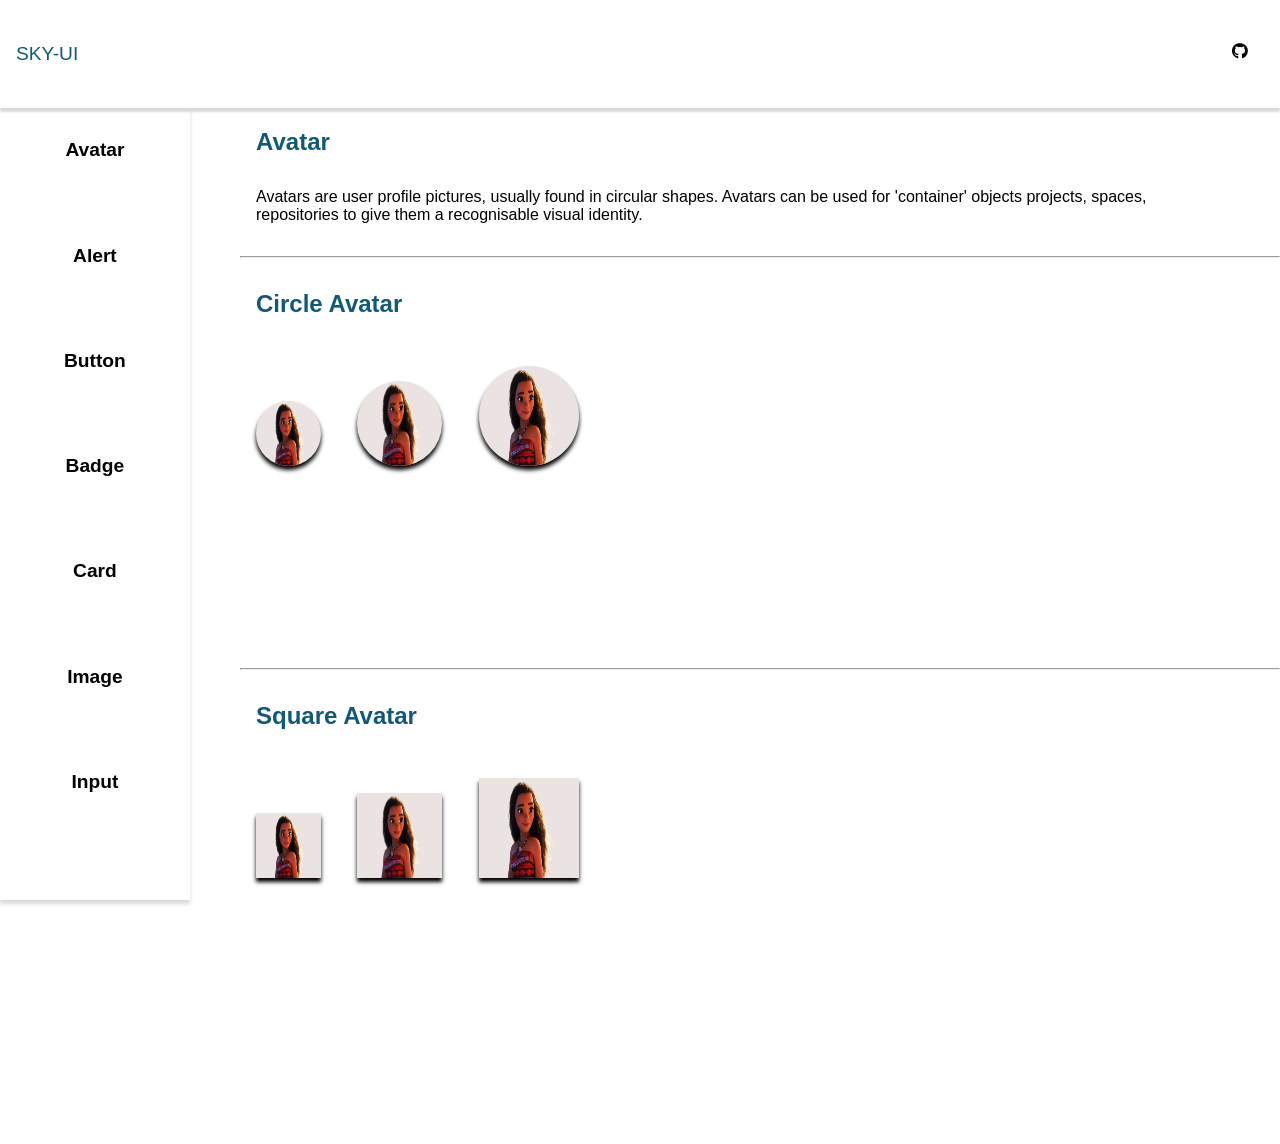
==== commit f3b9b3aa: "." ====
--- a/componets.html
+++ b/componets.html
@@ -52,7 +52,54 @@
         </div>
 
 
-    
+        <div id="main">
+
+            <div id="component-avatar">
+         
+                 <h2 class="avatarvarientheader">Avatar</h2>
+                 <p class="avatarvarientpara">Avatars are user profile pictures, usually found in circular shapes. Avatars can be used for 'container' objects projects, spaces, repositories to give them a recognisable visual identity.</p>
+                 <hr>
+         
+                <h2 class="avatarvarienttitle">Circle Avatar</h2>
+             
+                <div class="avatarvarientcontainer">
+         
+                 <img class= "avatar sm" src="/img/img1.png" alt="" >
+                 <img class= "avatar md" src="/img/img1.png" alt="" >
+                 <img class= "avatar lg" src="/img/img1.png" alt="" >
+         
+                 </div>
+         
+                 <iframe
+           src="https://carbon.now.sh/embed?bg=rgba%28242%2C242%2C247%2C1%29&t=seti&wt=none&l=auto&width=680&ds=true&dsyoff=20px&dsblur=68px&wc=true&wa=true&pv=56px&ph=56px&ln=false&fl=1&fm=Hack&fs=14px&lh=133%25&si=false&es=2x&wm=false&code=%250A%2520%2520%2520%2520%250A%2520%2520%2520%2520%2520%2520%2520%2520%2520%253Cdiv%2520class%253D%2522avatarvarientcontainer%2522%253E%250A%250A%2520%2520%2520%2520%2520%2520%2520%2520%253Cimg%2520class%253D%2520%2522avatar%2520sm%2522%2520src%253D%2522%252Fimg%252Fimg.jpg%2522%2520alt%253D%2522%2522%2520%253E%250A%2520%2520%2520%2520%2520%2520%2520%2520%253Cimg%2520class%253D%2520%2522avatar%2520md%2522%2520src%253D%2522%252Fimg%252Fimg.jpg%2522%2520alt%253D%2522%2522%2520%253E%250A%2520%2520%2520%2520%2520%2520%2520%2520%253Cimg%2520class%253D%2520%2522avatar%2520lg%2522%2520src%253D%2522%252Fimg%252Fimg.jpg%2522%2520alt%253D%2522%2522%2520%253E%250A%250A%2520%2520%2520%2520%2520%2520%2520%2520%253C%252Fdiv%253E%250A%2520%2520%2520%2520%2520%2520%2520%2520%2520%250A%2520%2520%2520%2520%2520%2520%2520%2520%2520%250A%2520%2520%2520%2520%250A%250A%250A%250A%2520%2520%2520%2520%2520%2520%2520%2520"
+           style="width: 100%; height: 100%; max-width:600px; border:0; transform: scale(1); overflow:hidden;"
+           sandbox="allow-scripts allow-same-origin">
+         </iframe>
+         
+         <hr>
+               
+         
+                     <h2 class="avatarvarienttitle">Square Avatar</h2>
+         
+                  <div class="avatarvarientcontainer">
+         
+                     <img class= "avatar-square sq-sm" src="/img/img1.png" alt="">
+                     <img class= "avatar-square sq-md" src="/img/img1.png" alt="">
+                     <img class= "avatar-square sq-lg" src="/img/img1.png" alt="">
+                 
+                  </div>
+                  
+           
+         
+                  <iframe
+           src="https://carbon.now.sh/embed?bg=rgba%28242%2C242%2C247%2C1%29&t=seti&wt=none&l=auto&width=680&ds=true&dsyoff=20px&dsblur=68px&wc=true&wa=true&pv=56px&ph=56px&ln=false&fl=1&fm=Hack&fs=14px&lh=133%25&si=false&es=2x&wm=false&code=%250A%2520%2520%2520%2520%250A%2520%2520%2520%2520%2520%2520%2520%2520%2520%253Cdiv%2520class%253D%2522avatarvarientcontainer%2522%253E%250A%250A%2520%2520%2520%2520%2520%2520%2520%2520%2520%2520%2520%2520%253Cimg%2520class%253D%2520%2522avatar-square%2520sq-sm%2522%2520src%253D%2522%252Fimg%252Fimg.jpg%2522%2520alt%253D%2522%2522%253E%250A%2520%2520%2520%2520%2520%2520%2520%2520%2520%2520%2520%2520%253Cimg%2520class%253D%2520%2522avatar-square%2520sq-md%2522%2520src%253D%2522%252Fimg%252Fimg.jpg%2522%2520alt%253D%2522%2522%253E%250A%2520%2520%2520%2520%2520%2520%2520%2520%2520%2520%2520%2520%253Cimg%2520class%253D%2520%2522avatar-square%2520sq-lg%2522%2520src%253D%2522%252Fimg%252Fimg.jpg%2522%2520alt%253D%2522%2522%253E%250A%2520%2520%2520%2520%2520%2520%2520%2520%250A%2520%2520%2520%2520%2520%2520%2520%2520%2520%253C%252Fdiv%253E%250A%2520%2520%2520%2520%2520%2520%2520%2520%2520%250A%2520%2520%2520%2520%2520%2520%2520%2520%2520%250A%2520%2520%2520%2520%250A%250A%250A%250A%2520%2520%2520%2520%2520%2520%2520%2520"
+           style="width: 100%; height: 100%; max-width: 600px; border:0; transform: scale(1); overflow:hidden;"
+           sandbox="allow-scripts allow-same-origin">
+         </iframe>
+         
+             </div>
+         
+           </div>
 
     
       
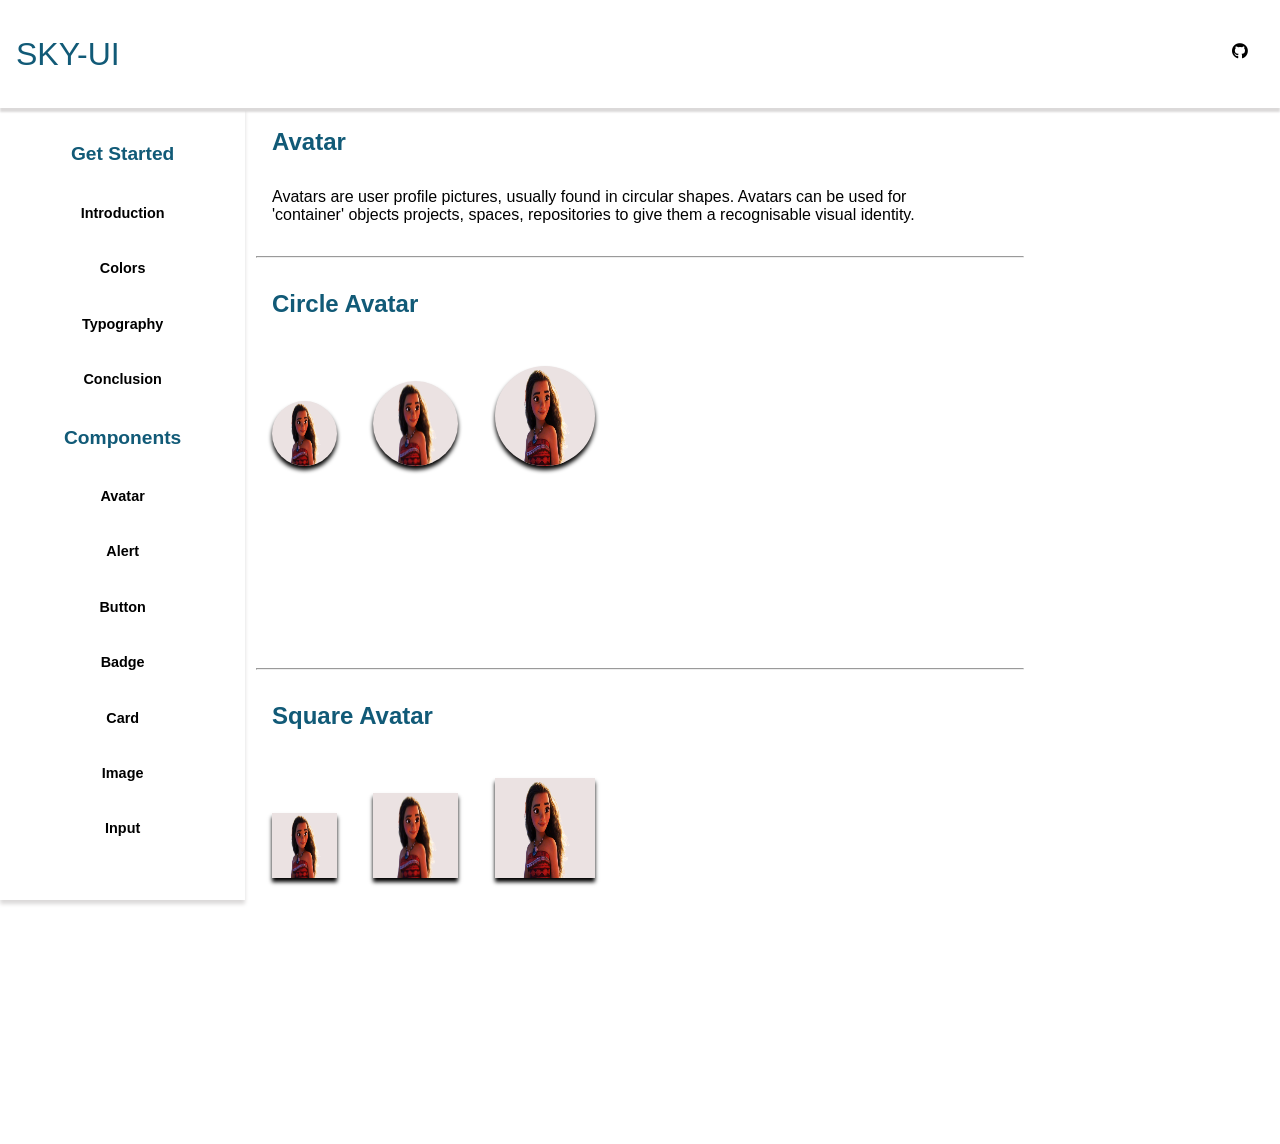
==== commit 10bd2088: "updated the intro page" ====
--- a/componets.html
+++ b/componets.html
@@ -36,20 +36,28 @@
 
 
 
+  <div id="sidebar">
+          
+    <div class="title">Get Started</div>
+    <a class="component-varient" href="/introduction/introduction.html">Introduction</a>
+    <a class="component-varient" href="/colors/colors.html">Colors</a>
+    <a class="component-varient" href="/typography/typography.html">Typography</a>
+    <a class="component-varient" href="/conclusion/conclusionpage.html">Conclusion</a>
 
-        <div id="sidebar">
+    <div class="title">Components</div>
 
-            <a class="component-varient" href="/avatar/avatar.html">Avatar</a>
-            <a class="component-varient"  href="/alert/alert.html">Alert</a>
-            <a  class="component-varient" href="#btn">Button</a>
-            <a class="component-varient" href="#component-badges">Badge</a>
-            <a class="component-varient"  href="#cards">Card</a>
 
-            <a  class="component-varient"  href="#image">Image</a>
-            <a  class="component-varient"  href="#component-input">Input</a>
-        
-            
-        </div>
+      <a class="component-varient" href="/avatar/avatar.html">Avatar</a>
+      <a class="component-varient"  href="/alert/alert.html">Alert</a>
+      <a  class="component-varient" href="/buttons/buttons.html">Button</a>
+      <a class="component-varient" href="/badges/badges.html">Badge</a>
+      <a class="component-varient"  href="/card/card.html">Card</a>
+
+      <a  class="component-varient"  href="/images/images.html">Image</a>
+      <a  class="component-varient"  href="/input/input.html">Input</a>
+  
+      
+  </div>
 
 
         <div id="main">
--- a/landingpage.css
+++ b/landingpage.css
@@ -48,12 +48,7 @@
 
 }
 
-.subcontainer{
-    display: flex;
-    justify-content: center;
-    align-items: center;
-    gap:2rem;
-}
+ 
 
 .subcontainer{
     display: flex;
@@ -63,8 +58,16 @@
     /* height: 15rem; */
     justify-content: center;
     margin:5rem;
-    padding: 1rem;
+    padding: 3rem;
+    gap:2rem; 
     
+}
+
+.container-wrapper{
+    display: flex;
+    flex-direction: column;
+    gap: 1rem;
+    align-items: center;
 }
 
 .container-title{
@@ -82,17 +85,17 @@
     padding:1.5rem;
     justify-content: center;
     gap: 1rem;
-    position: fixed;
-    bottom: 0;
     width:100vw;
     box-shadow: 4px 0 4px 0;
     
 
 }
 
+
+
 #header-title{
     color:var(--primary-color);
-    font-size: 1.2rem;
+    font-size: 2rem;
     text-decoration: none;
     margin-left: 1rem;
 
--- a/style.css
+++ b/style.css
@@ -9,7 +9,7 @@
     height: 100vh;
     box-shadow: 0 4px 4px 0 var(--shadow-color-);
     position: fixed;
-    padding:4rem 0 2rem 0;    
+    padding:7rem 0 2rem 0;    
 }
 
 
@@ -18,13 +18,23 @@
    padding: 0.5rem 4rem;   
     text-decoration: none;
     font-weight: bolder;
-    font-size: larger; 
+    font-size:0.9rem; 
 }
 
 .component-varient:hover{
 color: var(--primary-color);
 background-color: var(--primary-color);
 color: var(--off-white-);
+
+}
+
+.title{
+    color: black;
+    padding: 0.5rem 4rem;   
+     text-decoration: none;
+     font-weight: bolder;
+     font-size: larger; 
+     color: var(--primary-color);
 
 }
 
@@ -60,10 +70,12 @@
 }
 
 #main{
-    padding: 8rem 0 5rem 15rem;
+    padding: 8rem 0 5rem 16rem;
     /* position: relative; */
     display: flex;
     flex-direction: column;
+    width: 80%;
+    justify-content: center;
     
 
 }
